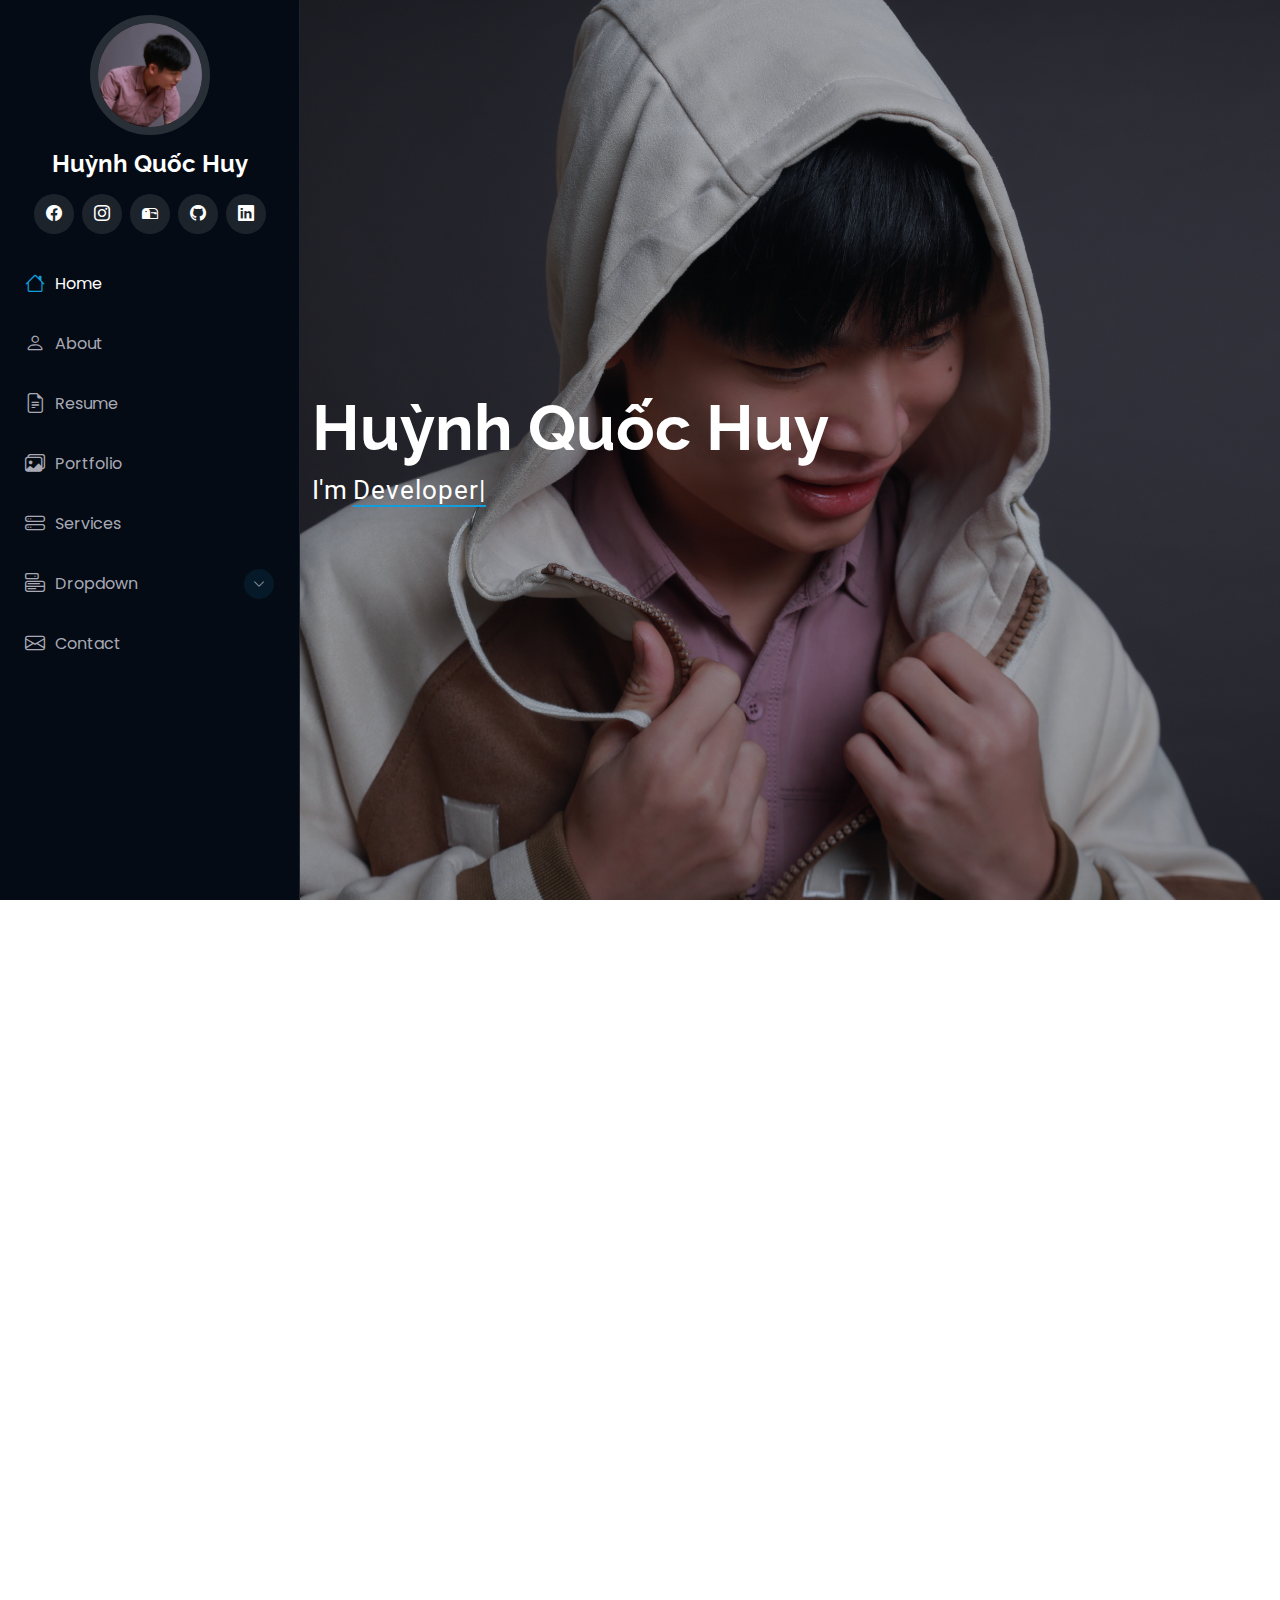
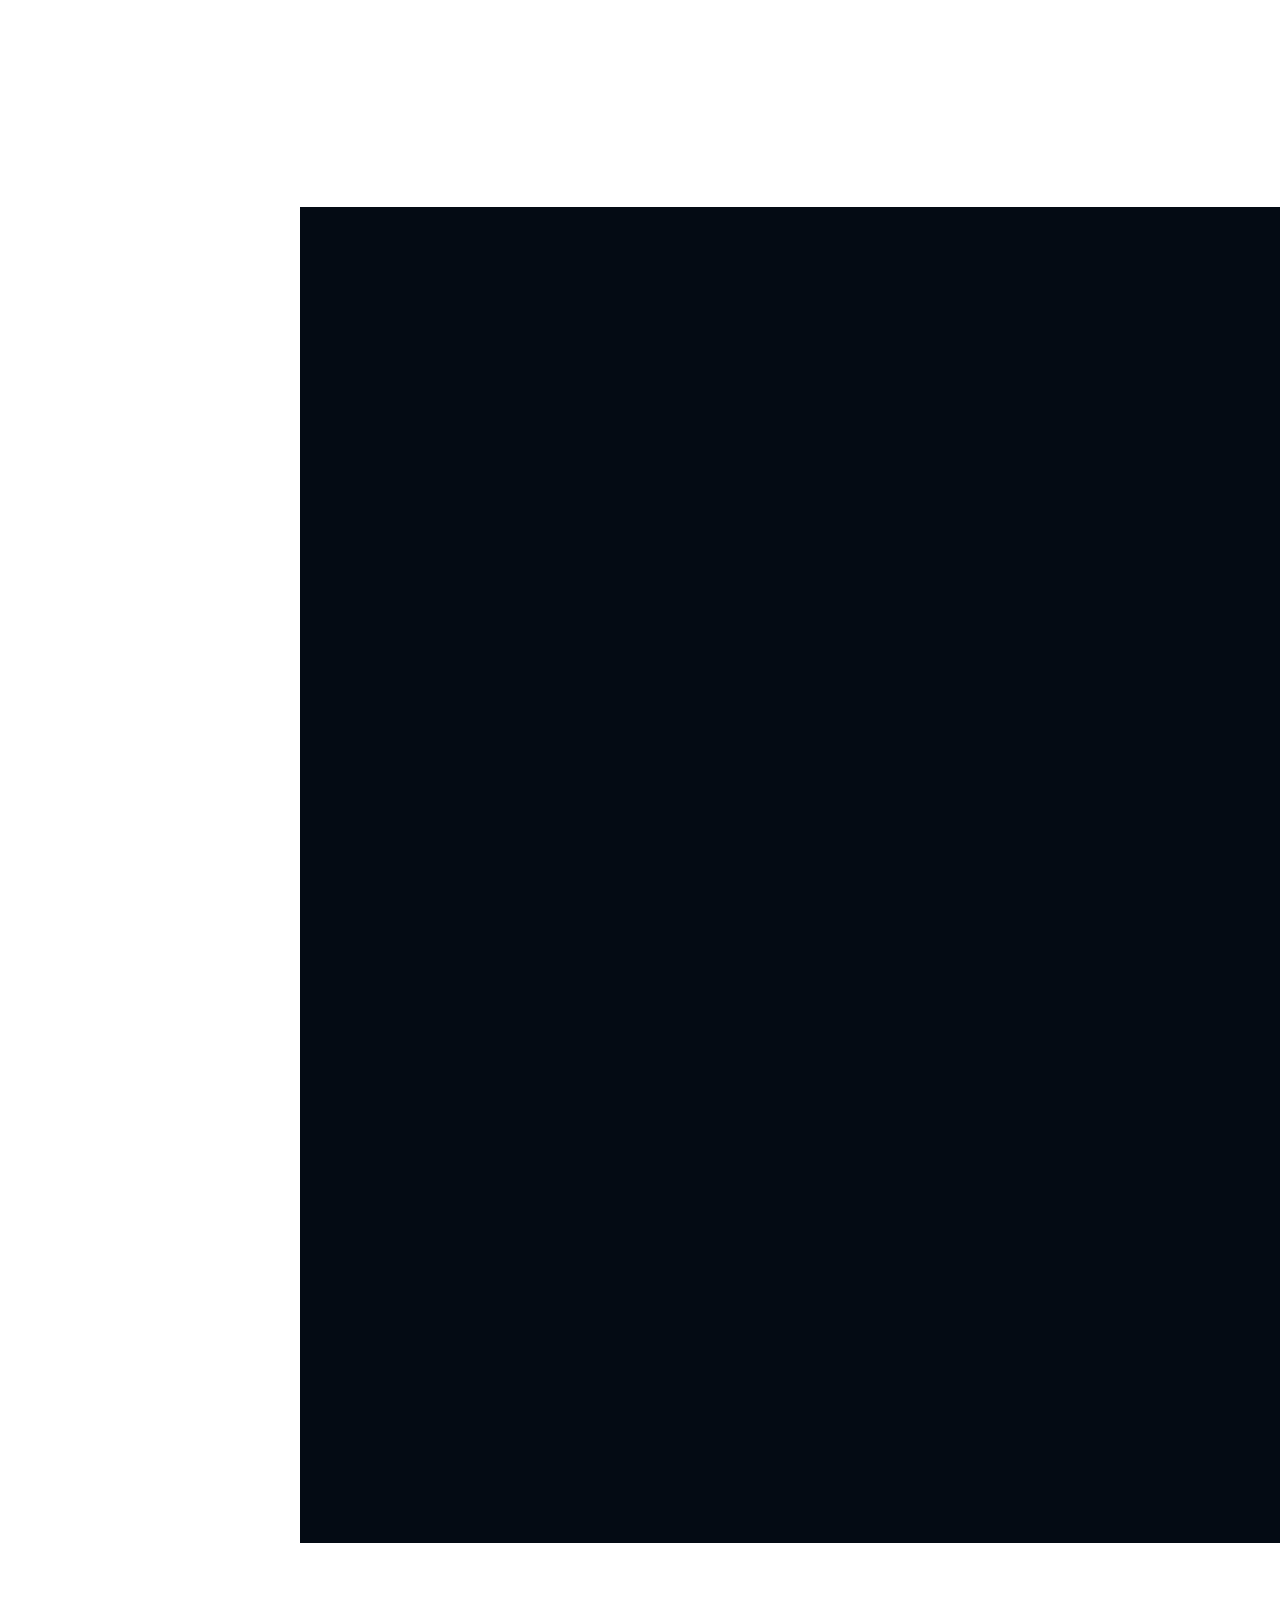
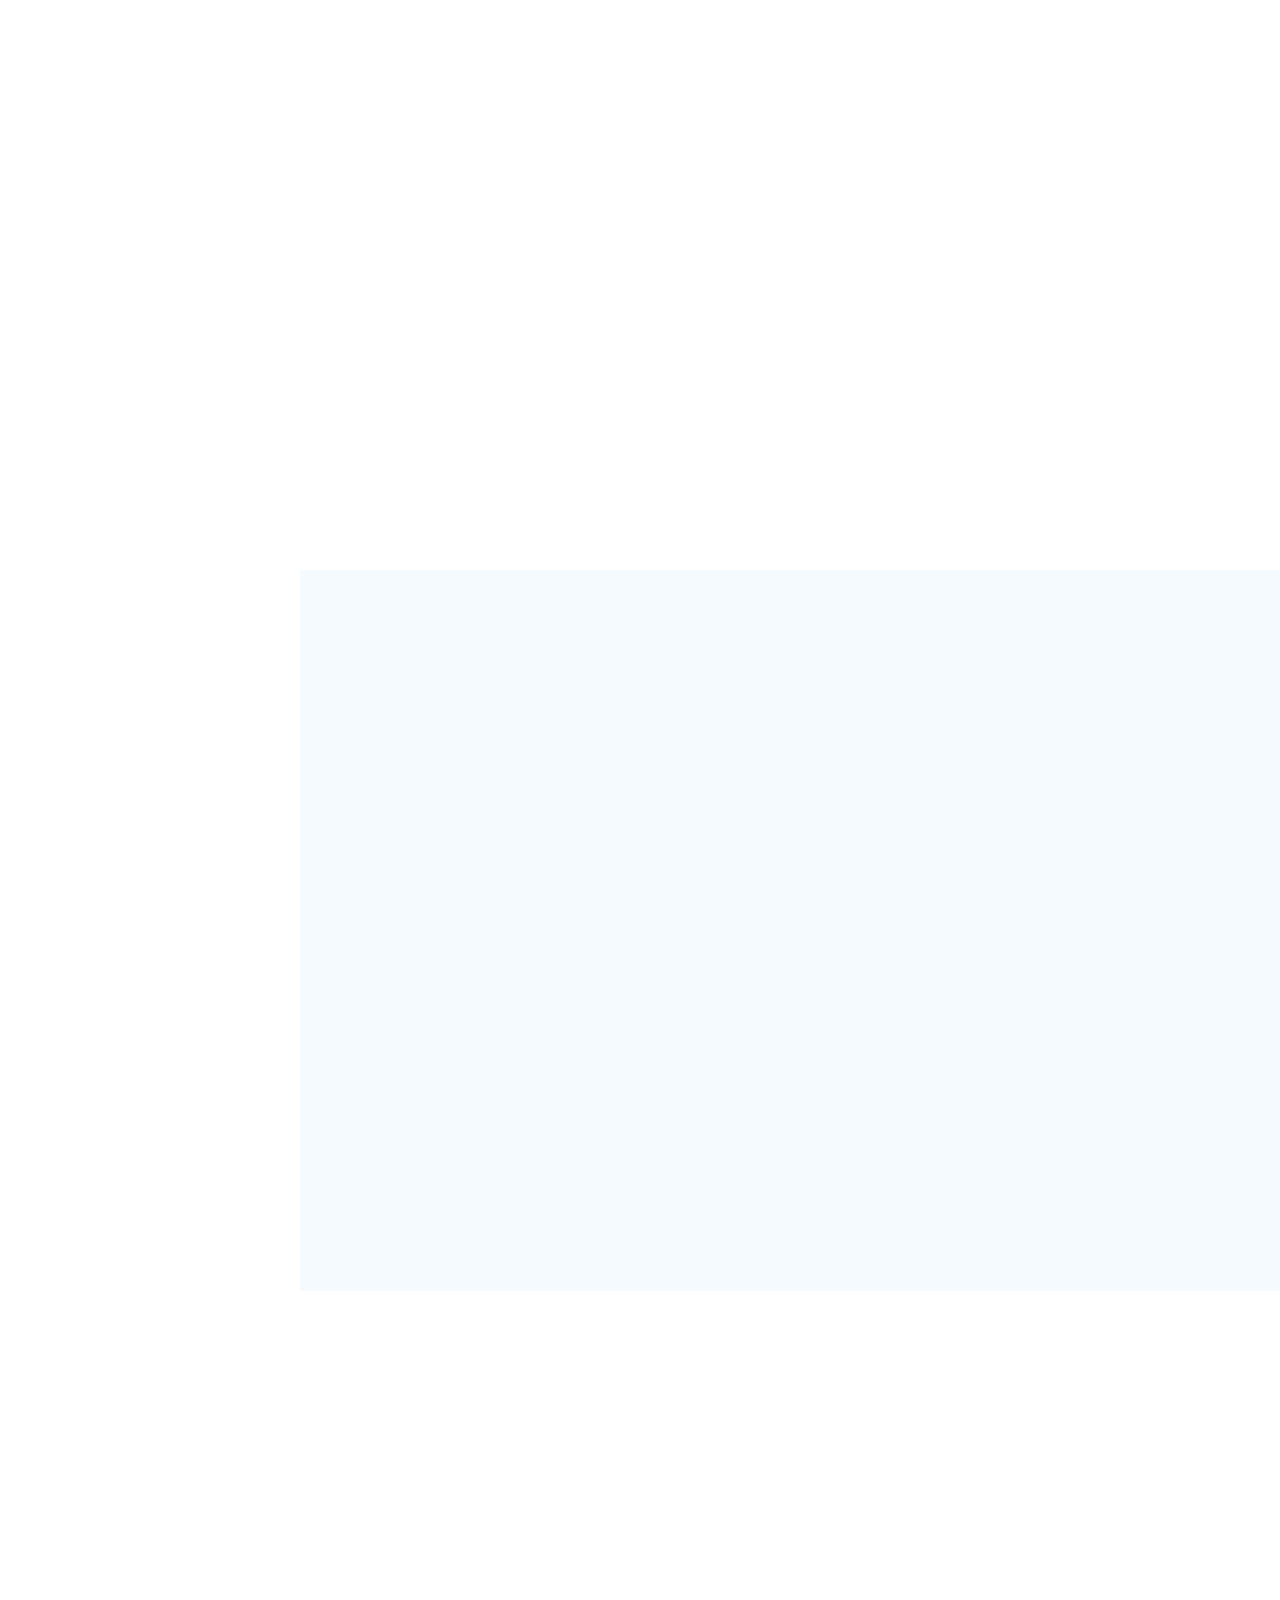
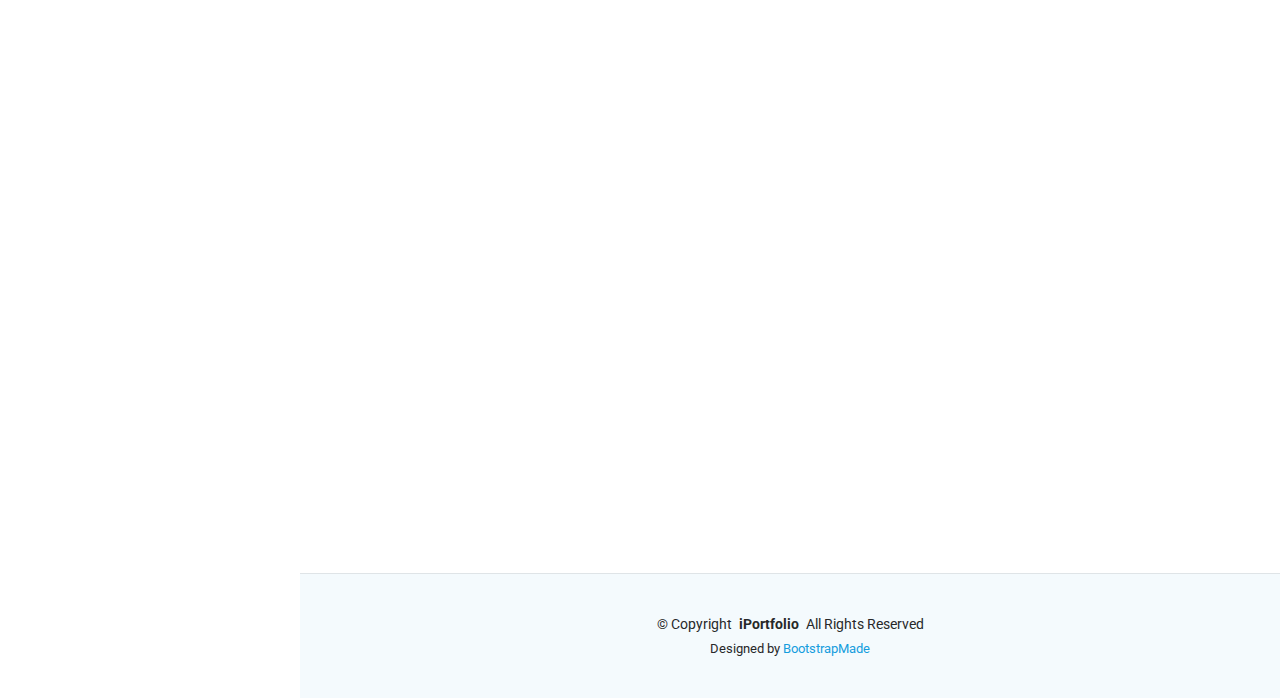
==== index.html @ 87f5f3da "update infor" ====
<!DOCTYPE html>
<html lang="en">

<head>
  <meta charset="utf-8">
  <meta content="width=device-width, initial-scale=1.0" name="viewport">
  <title>Index - iPortfolio Bootstrap Template</title>
  <meta content="" name="description">
  <meta content="" name="keywords">

  <!-- Favicons -->
  <link href="assets/img/favicon.png" rel="icon">
  <link href="assets/img/apple-touch-icon.png" rel="apple-touch-icon">

  <!-- Fonts -->
  <link href="https://fonts.googleapis.com" rel="preconnect">
  <link href="https://fonts.gstatic.com" rel="preconnect" crossorigin>
  <link href="https://fonts.googleapis.com/css2?family=Roboto:ital,wght@0,100;0,300;0,400;0,500;0,700;0,900;1,100;1,300;1,400;1,500;1,700;1,900&family=Poppins:ital,wght@0,100;0,200;0,300;0,400;0,500;0,600;0,700;0,800;0,900;1,100;1,200;1,300;1,400;1,500;1,600;1,700;1,800;1,900&family=Raleway:ital,wght@0,100;0,200;0,300;0,400;0,500;0,600;0,700;0,800;0,900;1,100;1,200;1,300;1,400;1,500;1,600;1,700;1,800;1,900&display=swap" rel="stylesheet">

  <!-- Vendor CSS Files -->
  <link href="assets/vendor/bootstrap/css/bootstrap.min.css" rel="stylesheet">
  <link href="assets/vendor/bootstrap-icons/bootstrap-icons.css" rel="stylesheet">
  <link href="assets/vendor/aos/aos.css" rel="stylesheet">
  <link href="assets/vendor/glightbox/css/glightbox.min.css" rel="stylesheet">
  <link href="assets/vendor/swiper/swiper-bundle.min.css" rel="stylesheet">

  <!-- Main CSS File -->
  <link href="assets/css/main.css" rel="stylesheet">

</head>

<body class="index-page">

  <header id="header" class="header dark-background d-flex flex-column">
    <i class="header-toggle d-xl-none bi bi-list"></i>

    <div class="profile-img">
      <img src="assets/img/my-profile-img.jpg" alt="" class="img-fluid rounded-circle">
    </div>

    <a href="index.html" class="logo d-flex align-items-center justify-content-center">
      <!-- Uncomment the line below if you also wish to use an image logo -->
      <!-- <img src="assets/img/logo.png" alt=""> -->
      <h1 class="sitename">Huỳnh Quốc Huy</h1>
    </a>

    <div class="social-links text-center">
      <a href="https://www.facebook.com/HQHuy6105" class="facebook"><i class="bi bi-facebook"></i></a>
      <a href="https://www.instagram.com/hyhy_2802/" class="instagram"><i class="bi bi-instagram"></i></a>
      <a href="mailto:huynhquochuy06012005@gmail.com" class="malis"><i class="bi bi-mailbox2"></i></a>
      <a href="https://github.com/HCMUS-HQHuy" class="github"><i class="bi bi-github"></i></a>
      <a href="https://www.linkedin.com/in/hqhuy/" class="linkedin"><i class="bi bi-linkedin"></i></a>
    </div>

    <nav id="navmenu" class="navmenu">
      <ul>
        <li><a href="#hero" class="active"><i class="bi bi-house navicon"></i>Home</a></li>
        <li><a href="#about"><i class="bi bi-person navicon"></i> About</a></li>
        <li><a href="#resume"><i class="bi bi-file-earmark-text navicon"></i> Resume</a></li>
        <li><a href="#portfolio"><i class="bi bi-images navicon"></i> Portfolio</a></li>
        <li><a href="#services"><i class="bi bi-hdd-stack navicon"></i> Services</a></li>
        <li class="dropdown"><a href="#"><i class="bi bi-menu-button navicon"></i> <span>Dropdown</span> <i class="bi bi-chevron-down toggle-dropdown"></i></a>
          <ul>
            <li><a href="#">Dropdown 1</a></li>
            <li class="dropdown"><a href="#"><span>Deep Dropdown</span> <i class="bi bi-chevron-down toggle-dropdown"></i></a>
              <ul>
                <li><a href="#">Deep Dropdown 1</a></li>
                <li><a href="#">Deep Dropdown 2</a></li>
                <li><a href="#">Deep Dropdown 3</a></li>
                <li><a href="#">Deep Dropdown 4</a></li>
                <li><a href="#">Deep Dropdown 5</a></li>
              </ul>
            </li>
            <li><a href="#">Dropdown 2</a></li>
            <li><a href="#">Dropdown 3</a></li>
            <li><a href="#">Dropdown 4</a></li>
          </ul>
        </li>
        <li><a href="#contact"><i class="bi bi-envelope navicon"></i> Contact</a></li>
      </ul>
    </nav>

  </header>

  <main class="main">

    <!-- Hero Section -->
    <section id="hero" class="hero section dark-background">

      <img src="assets/img/hero-bg.jpg" alt="" data-aos="fade-in" class="">

      <div class="container" data-aos="fade-up" data-aos-delay="100">
        <h2>Huỳnh Quốc Huy</h2>
        <p>I'm <span class="typed" data-typed-items="Developer, Designer, Engineerer">Developer</span><span class="typed-cursor typed-cursor--blink" aria-hidden="true"></span><span class="typed-cursor typed-cursor--blink" aria-hidden="true"></span></p>
      </div>

    </section><!-- /Hero Section -->

    <!-- About Section -->
    <section id="about" class="about section">

      <!-- Section Title -->
      <div class="container section-title" data-aos="fade-up">
        <h2>About</h2>
        <p>Motivated and detail-oriented Technology Student seeking a challenging  to apply the knowledge in university into a reality application or software, with a strong understanding of data structures and algorithms.</p>
      </div><!-- End Section Title -->

      <div class="container" data-aos="fade-up" data-aos-delay="100">

        <div class="row gy-4 justify-content-center">
          <div class="col-lg-4">
            <img src="assets/img/my-profile-img.jpg" class="img-fluid" alt="">
          </div>
          <div class="col-lg-8 content">
            <h2>UI/UX Designer &amp; Web Developer.</h2>
            <p class="fst-italic py-3">
              Lorem ipsum dolor sit amet, consectetur adipiscing elit, sed do eiusmod tempor incididunt ut labore et dolore
              magna aliqua.
            </p>
            <div class="row">
              <div class="col-lg-6">
                <ul>
                  <li><i class="bi bi-chevron-right"></i> <strong>Birthday:</strong> <span>06 January 2005</span></li>
                  <li><i class="bi bi-chevron-right"></i> <strong>Website:</strong> <span>www.example.com</span></li>
                  <li><i class="bi bi-chevron-right"></i> <strong>Phone:</strong> <span>+84787768224</span></li>
                  <li><i class="bi bi-chevron-right"></i> <strong>City:</strong> <span>Hue, Vietnam</span></li>
                </ul>
              </div>
              <div class="col-lg-6">
                <ul>
                  <li><i class="bi bi-chevron-right"></i> <strong>Age:</strong> <span>20</span></li>
                  <li><i class="bi bi-chevron-right"></i> <strong>Degree:</strong> <span>Master</span></li>
                  <li><i class="bi bi-chevron-right"></i> <strong>Email:</strong> <span>email@example.com</span></li>
                  <li><i class="bi bi-chevron-right"></i> <strong>Freelance:</strong> <span>Available</span></li>
                </ul>
              </div>
            </div>
            <p class="py-3">
              Officiis eligendi itaque labore et dolorum mollitia officiis optio vero. Quisquam sunt adipisci omnis et ut. Nulla accusantium dolor incidunt officia tempore. Et eius omnis.
              Cupiditate ut dicta maxime officiis quidem quia. Sed et consectetur qui quia repellendus itaque neque.
            </p>
          </div>
        </div>

      </div>

    </section><!-- /About Section -->

    <!-- Stats Section -->
    <!-- <section id="stats" class="stats section"> -->

      <!-- <div class="container" data-aos="fade-up" data-aos-delay="100"> -->

        <!-- <div class="row gy-4"> -->

          <!-- <div class="col-lg-3 col-md-6"> -->
            <!-- <div class="stats-item"> -->
              <!-- <i class="bi bi-emoji-smile"></i> -->
              <!-- <span data-purecounter-start="0" data-purecounter-end="232" data-purecounter-duration="1" class="purecounter"></span> -->
              <!-- <p><strong>Happy Clients</strong> <span>consequuntur quae</span></p> -->
            <!-- </div> -->
          <!-- </div>End Stats Item -->

          <!-- <div class="col-lg-3 col-md-6"> -->
            <!-- <div class="stats-item"> -->
              <!-- <i class="bi bi-journal-richtext"></i> -->
              <!-- <span data-purecounter-start="0" data-purecounter-end="521" data-purecounter-duration="1" class="purecounter"></span> -->
              <!-- <p><strong>Projects</strong> <span>adipisci atque cum quia aut</span></p> -->
            <!-- </div> -->
          <!-- </div>End Stats Item -->

          <!-- <div class="col-lg-3 col-md-6"> -->
            <!-- <div class="stats-item"> -->
              <!-- <i class="bi bi-headset"></i> -->
              <!-- <span data-purecounter-start="0" data-purecounter-end="1453" data-purecounter-duration="1" class="purecounter"></span> -->
              <!-- <p><strong>Hours Of Support</strong> <span>aut commodi quaerat</span></p> -->
            <!-- </div> -->
          <!-- </div>End Stats Item -->

          <!-- <div class="col-lg-3 col-md-6"> -->
            <!-- <div class="stats-item"> -->
              <!-- <i class="bi bi-people"></i> -->
              <!-- <span data-purecounter-start="0" data-purecounter-end="32" data-purecounter-duration="1" class="purecounter"></span> -->
              <!-- <p><strong>Hard Workers</strong> <span>rerum asperiores dolor</span></p> -->
            <!-- </div> -->
          <!-- </div>End Stats Item -->

        <!-- </div> -->

      <!-- </div> -->

    <!-- </section>/Stats Section -->

    <!-- Skills Section -->
    <section id="skills" class="skills section light-background">

      <!-- Section Title -->
      <div class="container section-title" data-aos="fade-up">
        <h2>Skills</h2>
        <p>Necessitatibus eius consequatur ex aliquid fuga eum quidem sint consectetur velit</p>
      </div><!-- End Section Title -->

      <div class="container" data-aos="fade-up" data-aos-delay="100">

        <div class="row skills-content skills-animation">

          <div class="col-lg-6">

            <div class="progress">
              <span class="skill"><span>HTML</span> <i class="val">70%</i></span>
              <div class="progress-bar-wrap">
                <div class="progress-bar" role="progressbar" aria-valuenow="70" aria-valuemin="0" aria-valuemax="100"></div>
              </div>
            </div><!-- End Skills Item -->

            <div class="progress">
              <span class="skill"><span>CSS</span> <i class="val">20%</i></span>
              <div class="progress-bar-wrap">
                <div class="progress-bar" role="progressbar" aria-valuenow="20" aria-valuemin="0" aria-valuemax="100"></div>
              </div>
            </div><!-- End Skills Item -->

            <div class="progress">
              <span class="skill"><span>JavaScript</span> <i class="val">15%</i></span>
              <div class="progress-bar-wrap">
                <div class="progress-bar" role="progressbar" aria-valuenow="15" aria-valuemin="0" aria-valuemax="100"></div>
              </div>
            </div><!-- End Skills Item -->

          </div>

          <div class="col-lg-6">

            <div class="progress">
              <span class="skill"><span>Python</span> <i class="val">70%</i></span>
              <div class="progress-bar-wrap">
                <div class="progress-bar" role="progressbar" aria-valuenow="70" aria-valuemin="0" aria-valuemax="100"></div>
              </div>
            </div><!-- End Skills Item -->

            <div class="progress">
              <span class="skill"><span>C/C++</span> <i class="val">90%</i></span>
              <div class="progress-bar-wrap">
                <div class="progress-bar" role="progressbar" aria-valuenow="90" aria-valuemin="0" aria-valuemax="100"></div>
              </div>
            </div><!-- End Skills Item -->

            <div class="progress">
              <span class="skill"><span>Version Control</span> <i class="val">55%</i></span>
              <div class="progress-bar-wrap">
                <div class="progress-bar" role="progressbar" aria-valuenow="80" aria-valuemin="0" aria-valuemax="100"></div>
              </div>
            </div><!-- End Skills Item -->

          </div>

        </div>

      </div>

    </section><!-- /Skills Section -->

    <!-- Resume Section -->
    <section id="resume" class="resume section">

      <!-- Section Title -->
      <div class="container section-title" data-aos="fade-up">
        <h2>Resume</h2>
        <p>Magnam dolores commodi suscipit. Necessitatibus eius consequatur ex aliquid fuga eum quidem. Sit sint consectetur velit. Quisquam quos quisquam cupiditate. Et nemo qui impedit suscipit alias ea. Quia fugiat sit in iste officiis commodi quidem hic quas.</p>
      </div><!-- End Section Title -->

      <div class="container">

        <div class="row">

          <div class="col-lg-6" data-aos="fade-up" data-aos-delay="100">
            <h3 class="resume-title">Sumary</h3>

            <div class="resume-item pb-0">
              <h4>Huỳnh Quốc Huy</h4>
              <p><em>Motivated and detail-oriented Technology Student seeking a challenging  to apply the knowledge in university into a reality application or software, with a strong understanding of data structures and algorithms.</em></p>
              <ul>
                <li>Hue, Vietnam</li>
                <li>(+84) 787768224</li>
                <li>huynhquochuy06012005@gmail.com</li>
              </ul>
            </div><!-- Edn Resume Item -->

            <h3 class="resume-title">Education</h3>
            <div class="resume-item">
              <h4>BACHELOR OF SCIENCE IN INFORMATION TECHNOLOGY - HONORS PROGRAM</h4>
              <h5>8/2023 - now</h5>
              <p><em>VNU - HCM University of Science,, Hochiminh City, Vietnam</em></p>
              <ul>
                <li>Overall GPA through first year: 9.54/10</li>
                <li>Who has attained the honor of being placed on the Faculty of Information Technology Dean's List for grades earned during the academic year 2023-2024</li>
              </ul>
            </div><!-- Edn Resume Item -->

            <div class="resume-item">
              <h4>SPECILIZE IN INFORMATICS</h4>
              <h5>2010 - 2014</h5>
              <p><em>Quoc Hoc - Hue High School for the Gifted, Hue City, Vietnam</em></p>
              <ul>
                <li>Member of the National Olympiad in Informatics team of Thue Thien - Hue province</li>
                <li>Graduated score: 9.4/10</li>
              </ul>  
            </div><!-- Edn Resume Item -->

          </div>

          <div class="col-lg-6" data-aos="fade-up" data-aos-delay="200">
            <h3 class="resume-title">Awards</h3>
            <div class="resume-item">
              <h5>10/2023</h5>
              <ul><li>Honorable Mention 2024 ICPC Vietnam Northern Provincial.</li></ul>
            </div><!-- Edn Resume Item -->
            <div class="resume-item">
              <h5>04/2023</h5>
              <uL><li>Second prize Hue-ICT Challenge-2024.</li></uL>
            </div><!-- Edn Resume Item -->
            <div class="resume-item">
              <h5>02/2023</h5>
              <ul><li>Third prize The Vietnames National Olympiad in Informatics 2023.</li></ul>
            </div><!-- Edn Resume Item -->
          
            <div class="resume-item">
              <h5>12/2022</h5>
              <ul>
                <li>Third prize The 2022 ICPC Vietnam National Programming Contest.</li>
                <li>Forty-seventh Place The 2022 ICPC Vietnam Northern Provincial Programming Contest.</li>
              </ul>
            </div><!-- Edn Resume Item -->

            <div class="resume-item">
              <h5>11/2022</h5>
              <ul>
                <li>First prize The Provincial Excellent Student Contest in Informatics.</li>
              </ul>
            </div><!-- Edn Resume Item -->
            
            <div class="resume-item">
              <h5>10/2021</h5>
              <ul>
                <li>Third prize The Provincial Excellent Student Contest in Informatics.</li>
              </ul>
            </div><!-- Edn Resume Item -->
            
            <div class="resume-item">
              <h5>05/2021</h5>
              <ul>
                <li>Silver medal Central Coastal Provinces Informatics Olympiad.</li>
              </ul>
            </div><!-- Edn Resume Item -->

          </div>

        </div>

      </div>

    </section><!-- /Resume Section -->

    <!-- Portfolio Section -->
    <section id="portfolio" class="portfolio section dark-background">

      <!-- Section Title -->
      <div class="container section-title" data-aos="fade-up">
        <h2>Portfolio</h2>
        <p>Magnam dolores commodi suscipit. Necessitatibus eius consequatur ex aliquid fuga eum quidem. Sit sint consectetur velit. Quisquam quos quisquam cupiditate. Et nemo qui impedit suscipit alias ea. Quia fugiat sit in iste officiis commodi quidem hic quas.</p>
      </div><!-- End Section Title -->

      <div class="container">

        <div class="isotope-layout" data-default-filter="*" data-layout="masonry" data-sort="original-order">

          <ul class="portfolio-filters isotope-filters" data-aos="fade-up" data-aos-delay="100">
            <li data-filter="*" class="filter-active">All</li>
            <li data-filter=".filter-app">App</li>
            <li data-filter=".filter-product">Product</li>
            <li data-filter=".filter-branding">Branding</li>
            <li data-filter=".filter-books">Books</li>
          </ul><!-- End Portfolio Filters -->

          <div class="row gy-4 isotope-container" data-aos="fade-up" data-aos-delay="200">

            <div class="col-lg-4 col-md-6 portfolio-item isotope-item filter-app">
              <div class="portfolio-content h-100">
                <img src="assets/img/portfolio/app-1.jpg" class="img-fluid" alt="">
                <div class="portfolio-info">
                  <h4>App 1</h4>
                  <p>Lorem ipsum, dolor sit amet consectetur</p>
                  <a href="assets/img/portfolio/app-1.jpg" title="App 1" data-gallery="portfolio-gallery-app" class="glightbox preview-link"><i class="bi bi-zoom-in"></i></a>
                  <a href="portfolio-details.html" title="More Details" class="details-link"><i class="bi bi-link-45deg"></i></a>
                </div>
              </div>
            </div><!-- End Portfolio Item -->

            <div class="col-lg-4 col-md-6 portfolio-item isotope-item filter-product">
              <div class="portfolio-content h-100">
                <img src="assets/img/portfolio/product-1.jpg" class="img-fluid" alt="">
                <div class="portfolio-info">
                  <h4>Product 1</h4>
                  <p>Lorem ipsum, dolor sit amet consectetur</p>
                  <a href="assets/img/portfolio/product-1.jpg" title="Product 1" data-gallery="portfolio-gallery-product" class="glightbox preview-link"><i class="bi bi-zoom-in"></i></a>
                  <a href="portfolio-details.html" title="More Details" class="details-link"><i class="bi bi-link-45deg"></i></a>
                </div>
              </div>
            </div><!-- End Portfolio Item -->

            <div class="col-lg-4 col-md-6 portfolio-item isotope-item filter-branding">
              <div class="portfolio-content h-100">
                <img src="assets/img/portfolio/branding-1.jpg" class="img-fluid" alt="">
                <div class="portfolio-info">
                  <h4>Branding 1</h4>
                  <p>Lorem ipsum, dolor sit amet consectetur</p>
                  <a href="assets/img/portfolio/branding-1.jpg" title="Branding 1" data-gallery="portfolio-gallery-branding" class="glightbox preview-link"><i class="bi bi-zoom-in"></i></a>
                  <a href="portfolio-details.html" title="More Details" class="details-link"><i class="bi bi-link-45deg"></i></a>
                </div>
              </div>
            </div><!-- End Portfolio Item -->

            <div class="col-lg-4 col-md-6 portfolio-item isotope-item filter-books">
              <div class="portfolio-content h-100">
                <img src="assets/img/portfolio/books-1.jpg" class="img-fluid" alt="">
                <div class="portfolio-info">
                  <h4>Books 1</h4>
                  <p>Lorem ipsum, dolor sit amet consectetur</p>
                  <a href="assets/img/portfolio/books-1.jpg" title="Branding 1" data-gallery="portfolio-gallery-book" class="glightbox preview-link"><i class="bi bi-zoom-in"></i></a>
                  <a href="portfolio-details.html" title="More Details" class="details-link"><i class="bi bi-link-45deg"></i></a>
                </div>
              </div>
            </div><!-- End Portfolio Item -->

            <div class="col-lg-4 col-md-6 portfolio-item isotope-item filter-app">
              <div class="portfolio-content h-100">
                <img src="assets/img/portfolio/app-2.jpg" class="img-fluid" alt="">
                <div class="portfolio-info">
                  <h4>App 2</h4>
                  <p>Lorem ipsum, dolor sit amet consectetur</p>
                  <a href="assets/img/portfolio/app-2.jpg" title="App 2" data-gallery="portfolio-gallery-app" class="glightbox preview-link"><i class="bi bi-zoom-in"></i></a>
                  <a href="portfolio-details.html" title="More Details" class="details-link"><i class="bi bi-link-45deg"></i></a>
                </div>
              </div>
            </div><!-- End Portfolio Item -->

            <div class="col-lg-4 col-md-6 portfolio-item isotope-item filter-product">
              <div class="portfolio-content h-100">
                <img src="assets/img/portfolio/product-2.jpg" class="img-fluid" alt="">
                <div class="portfolio-info">
                  <h4>Product 2</h4>
                  <p>Lorem ipsum, dolor sit amet consectetur</p>
                  <a href="assets/img/portfolio/product-2.jpg" title="Product 2" data-gallery="portfolio-gallery-product" class="glightbox preview-link"><i class="bi bi-zoom-in"></i></a>
                  <a href="portfolio-details.html" title="More Details" class="details-link"><i class="bi bi-link-45deg"></i></a>
                </div>
              </div>
            </div><!-- End Portfolio Item -->

            <div class="col-lg-4 col-md-6 portfolio-item isotope-item filter-branding">
              <div class="portfolio-content h-100">
                <img src="assets/img/portfolio/branding-2.jpg" class="img-fluid" alt="">
                <div class="portfolio-info">
                  <h4>Branding 2</h4>
                  <p>Lorem ipsum, dolor sit amet consectetur</p>
                  <a href="assets/img/portfolio/branding-2.jpg" title="Branding 2" data-gallery="portfolio-gallery-branding" class="glightbox preview-link"><i class="bi bi-zoom-in"></i></a>
                  <a href="portfolio-details.html" title="More Details" class="details-link"><i class="bi bi-link-45deg"></i></a>
                </div>
              </div>
            </div><!-- End Portfolio Item -->

            <div class="col-lg-4 col-md-6 portfolio-item isotope-item filter-books">
              <div class="portfolio-content h-100">
                <img src="assets/img/portfolio/books-2.jpg" class="img-fluid" alt="">
                <div class="portfolio-info">
                  <h4>Books 2</h4>
                  <p>Lorem ipsum, dolor sit amet consectetur</p>
                  <a href="assets/img/portfolio/books-2.jpg" title="Branding 2" data-gallery="portfolio-gallery-book" class="glightbox preview-link"><i class="bi bi-zoom-in"></i></a>
                  <a href="portfolio-details.html" title="More Details" class="details-link"><i class="bi bi-link-45deg"></i></a>
                </div>
              </div>
            </div><!-- End Portfolio Item -->

            <div class="col-lg-4 col-md-6 portfolio-item isotope-item filter-app">
              <div class="portfolio-content h-100">
                <img src="assets/img/portfolio/app-3.jpg" class="img-fluid" alt="">
                <div class="portfolio-info">
                  <h4>App 3</h4>
                  <p>Lorem ipsum, dolor sit amet consectetur</p>
                  <a href="assets/img/portfolio/app-3.jpg" title="App 3" data-gallery="portfolio-gallery-app" class="glightbox preview-link"><i class="bi bi-zoom-in"></i></a>
                  <a href="portfolio-details.html" title="More Details" class="details-link"><i class="bi bi-link-45deg"></i></a>
                </div>
              </div>
            </div><!-- End Portfolio Item -->

            <div class="col-lg-4 col-md-6 portfolio-item isotope-item filter-product">
              <div class="portfolio-content h-100">
                <img src="assets/img/portfolio/product-3.jpg" class="img-fluid" alt="">
                <div class="portfolio-info">
                  <h4>Product 3</h4>
                  <p>Lorem ipsum, dolor sit amet consectetur</p>
                  <a href="assets/img/portfolio/product-3.jpg" title="Product 3" data-gallery="portfolio-gallery-product" class="glightbox preview-link"><i class="bi bi-zoom-in"></i></a>
                  <a href="portfolio-details.html" title="More Details" class="details-link"><i class="bi bi-link-45deg"></i></a>
                </div>
              </div>
            </div><!-- End Portfolio Item -->

            <div class="col-lg-4 col-md-6 portfolio-item isotope-item filter-branding">
              <div class="portfolio-content h-100">
                <img src="assets/img/portfolio/branding-3.jpg" class="img-fluid" alt="">
                <div class="portfolio-info">
                  <h4>Branding 3</h4>
                  <p>Lorem ipsum, dolor sit amet consectetur</p>
                  <a href="assets/img/portfolio/branding-3.jpg" title="Branding 2" data-gallery="portfolio-gallery-branding" class="glightbox preview-link"><i class="bi bi-zoom-in"></i></a>
                  <a href="portfolio-details.html" title="More Details" class="details-link"><i class="bi bi-link-45deg"></i></a>
                </div>
              </div>
            </div><!-- End Portfolio Item -->

            <div class="col-lg-4 col-md-6 portfolio-item isotope-item filter-books">
              <div class="portfolio-content h-100">
                <img src="assets/img/portfolio/books-3.jpg" class="img-fluid" alt="">
                <div class="portfolio-info">
                  <h4>Books 3</h4>
                  <p>Lorem ipsum, dolor sit amet consectetur</p>
                  <a href="assets/img/portfolio/books-3.jpg" title="Branding 3" data-gallery="portfolio-gallery-book" class="glightbox preview-link"><i class="bi bi-zoom-in"></i></a>
                  <a href="portfolio-details.html" title="More Details" class="details-link"><i class="bi bi-link-45deg"></i></a>
                </div>
              </div>
            </div><!-- End Portfolio Item -->

          </div><!-- End Portfolio Container -->

        </div>

      </div>

    </section><!-- /Portfolio Section -->

    <!-- Services Section -->
    <section id="services" class="services section">

      <!-- Section Title -->
      <div class="container section-title" data-aos="fade-up">
        <h2>Services</h2>
        <p>Magnam dolores commodi suscipit. Necessitatibus eius consequatur ex aliquid fuga eum quidem. Sit sint consectetur velit. Quisquam quos quisquam cupiditate. Et nemo qui impedit suscipit alias ea. Quia fugiat sit in iste officiis commodi quidem hic quas.</p>
      </div><!-- End Section Title -->

      <div class="container">

        <div class="row gy-4">

          <div class="col-lg-4 col-md-6 service-item d-flex" data-aos="fade-up" data-aos-delay="100">
            <div class="icon flex-shrink-0"><i class="bi bi-briefcase"></i></div>
            <div>
              <h4 class="title"><a href="service-details.html" class="stretched-link">Lorem Ipsum</a></h4>
              <p class="description">Voluptatum deleniti atque corrupti quos dolores et quas molestias excepturi sint occaecati cupiditate non provident</p>
            </div>
          </div>
          <!-- End Service Item -->

          <div class="col-lg-4 col-md-6 service-item d-flex" data-aos="fade-up" data-aos-delay="200">
            <div class="icon flex-shrink-0"><i class="bi bi-card-checklist"></i></div>
            <div>
              <h4 class="title"><a href="service-details.html" class="stretched-link">Dolor Sitema</a></h4>
              <p class="description">Minim veniam, quis nostrud exercitation ullamco laboris nisi ut aliquip ex ea commodo consequat tarad limino ata</p>
            </div>
          </div><!-- End Service Item -->

          <div class="col-lg-4 col-md-6 service-item d-flex" data-aos="fade-up" data-aos-delay="300">
            <div class="icon flex-shrink-0"><i class="bi bi-bar-chart"></i></div>
            <div>
              <h4 class="title"><a href="service-details.html" class="stretched-link">Sed ut perspiciatis</a></h4>
              <p class="description">Duis aute irure dolor in reprehenderit in voluptate velit esse cillum dolore eu fugiat nulla pariatur</p>
            </div>
          </div><!-- End Service Item -->

          <div class="col-lg-4 col-md-6 service-item d-flex" data-aos="fade-up" data-aos-delay="400">
            <div class="icon flex-shrink-0"><i class="bi bi-binoculars"></i></div>
            <div>
              <h4 class="title"><a href="service-details.html" class="stretched-link">Magni Dolores</a></h4>
              <p class="description">Excepteur sint occaecat cupidatat non proident, sunt in culpa qui officia deserunt mollit anim id est laborum</p>
            </div>
          </div><!-- End Service Item -->

          <div class="col-lg-4 col-md-6 service-item d-flex" data-aos="fade-up" data-aos-delay="500">
            <div class="icon flex-shrink-0"><i class="bi bi-brightness-high"></i></div>
            <div>
              <h4 class="title"><a href="service-details.html" class="stretched-link">Nemo Enim</a></h4>
              <p class="description">At vero eos et accusamus et iusto odio dignissimos ducimus qui blanditiis praesentium voluptatum deleniti atque</p>
            </div>
          </div><!-- End Service Item -->

          <div class="col-lg-4 col-md-6 service-item d-flex" data-aos="fade-up" data-aos-delay="600">
            <div class="icon flex-shrink-0"><i class="bi bi-calendar4-week"></i></div>
            <div>
              <h4 class="title"><a href="service-details.html" class="stretched-link">Eiusmod Tempor</a></h4>
              <p class="description">Et harum quidem rerum facilis est et expedita distinctio. Nam libero tempore, cum soluta nobis est eligendi</p>
            </div>
          </div><!-- End Service Item -->

        </div>

      </div>

    </section><!-- /Services Section -->

    <!-- Testimonials Section -->
    <section id="testimonials" class="testimonials section light-background">

      <!-- Section Title -->
      <div class="container section-title" data-aos="fade-up">
        <h2>Testimonials</h2>
        <p>Necessitatibus eius consequatur ex aliquid fuga eum quidem sint consectetur velit</p>
      </div><!-- End Section Title -->

      <div class="container" data-aos="fade-up" data-aos-delay="100">

        <div class="swiper init-swiper">
          <script type="application/json" class="swiper-config">
            {
              "loop": true,
              "speed": 600,
              "autoplay": {
                "delay": 5000
              },
              "slidesPerView": "auto",
              "pagination": {
                "el": ".swiper-pagination",
                "type": "bullets",
                "clickable": true
              },
              "breakpoints": {
                "320": {
                  "slidesPerView": 1,
                  "spaceBetween": 40
                },
                "1200": {
                  "slidesPerView": 3,
                  "spaceBetween": 1
                }
              }
            }
          </script>
          <div class="swiper-wrapper">

            <div class="swiper-slide">
              <div class="testimonial-item">
                <p>
                  <i class="bi bi-quote quote-icon-left"></i>
                  <span>Proin iaculis purus consequat sem cure digni ssim donec porttitora entum suscipit rhoncus. Accusantium quam, ultricies eget id, aliquam eget nibh et. Maecen aliquam, risus at semper.</span>
                  <i class="bi bi-quote quote-icon-right"></i>
                </p>
                <img src="assets/img/testimonials/testimonials-1.jpg" class="testimonial-img" alt="">
                <h3>Saul Goodman</h3>
                <h4>Ceo &amp; Founder</h4>
              </div>
            </div><!-- End testimonial item -->

            <div class="swiper-slide">
              <div class="testimonial-item">
                <p>
                  <i class="bi bi-quote quote-icon-left"></i>
                  <span>Export tempor illum tamen malis malis eram quae irure esse labore quem cillum quid malis quorum velit fore eram velit sunt aliqua noster fugiat irure amet legam anim culpa.</span>
                  <i class="bi bi-quote quote-icon-right"></i>
                </p>
                <img src="assets/img/testimonials/testimonials-2.jpg" class="testimonial-img" alt="">
                <h3>Sara Wilsson</h3>
                <h4>Designer</h4>
              </div>
            </div><!-- End testimonial item -->

            <div class="swiper-slide">
              <div class="testimonial-item">
                <p>
                  <i class="bi bi-quote quote-icon-left"></i>
                  <span>Enim nisi quem export duis labore cillum quae magna enim sint quorum nulla quem veniam duis minim tempor labore quem eram duis noster aute amet eram fore quis sint minim.</span>
                  <i class="bi bi-quote quote-icon-right"></i>
                </p>
                <img src="assets/img/testimonials/testimonials-3.jpg" class="testimonial-img" alt="">
                <h3>Jena Karlis</h3>
                <h4>Store Owner</h4>
              </div>
            </div><!-- End testimonial item -->

            <div class="swiper-slide">
              <div class="testimonial-item">
                <p>
                  <i class="bi bi-quote quote-icon-left"></i>
                  <span>Fugiat enim eram quae cillum dolore dolor amet nulla culpa multos export minim fugiat dolor enim duis veniam ipsum anim magna sunt elit fore quem dolore labore illum veniam.</span>
                  <i class="bi bi-quote quote-icon-right"></i>
                </p>
                <img src="assets/img/testimonials/testimonials-4.jpg" class="testimonial-img" alt="">
                <h3>Matt Brandon</h3>
                <h4>Freelancer</h4>
              </div>
            </div><!-- End testimonial item -->

            <div class="swiper-slide">
              <div class="testimonial-item">
                <p>
                  <i class="bi bi-quote quote-icon-left"></i>
                  <span>Quis quorum aliqua sint quem legam fore sunt eram irure aliqua veniam tempor noster veniam sunt culpa nulla illum cillum fugiat legam esse veniam culpa fore nisi cillum quid.</span>
                  <i class="bi bi-quote quote-icon-right"></i>
                </p>
                <img src="assets/img/testimonials/testimonials-5.jpg" class="testimonial-img" alt="">
                <h3>John Larson</h3>
                <h4>Entrepreneur</h4>
              </div>
            </div><!-- End testimonial item -->

          </div>
          <div class="swiper-pagination"></div>
        </div>

      </div>

    </section><!-- /Testimonials Section -->

    <!-- Contact Section -->
    <section id="contact" class="contact section">

      <!-- Section Title -->
      <div class="container section-title" data-aos="fade-up">
        <h2>Contact</h2>
        <p>Necessitatibus eius consequatur ex aliquid fuga eum quidem sint consectetur velit</p>
      </div><!-- End Section Title -->

      <div class="container" data-aos="fade-up" data-aos-delay="100">

        <div class="row gy-4">

          <div class="col-lg-5">

            <div class="info-wrap">
              <div class="info-item d-flex" data-aos="fade-up" data-aos-delay="200">
                <i class="bi bi-geo-alt flex-shrink-0"></i>
                <div>
                  <h3>Address</h3>
                  <p>A108 Adam Street, New York, NY 535022</p>
                </div>
              </div><!-- End Info Item -->

              <div class="info-item d-flex" data-aos="fade-up" data-aos-delay="300">
                <i class="bi bi-telephone flex-shrink-0"></i>
                <div>
                  <h3>Call Us</h3>
                  <p>+1 5589 55488 55</p>
                </div>
              </div><!-- End Info Item -->

              <div class="info-item d-flex" data-aos="fade-up" data-aos-delay="400">
                <i class="bi bi-envelope flex-shrink-0"></i>
                <div>
                  <h3>Email Us</h3>
                  <p>info@example.com</p>
                </div>
              </div><!-- End Info Item -->

              <iframe src="https://www.google.com/maps/embed?pb=!1m14!1m8!1m3!1d48389.78314118045!2d-74.006138!3d40.710059!3m2!1i1024!2i768!4f13.1!3m3!1m2!1s0x89c25a22a3bda30d%3A0xb89d1fe6bc499443!2sDowntown%20Conference%20Center!5e0!3m2!1sen!2sus!4v1676961268712!5m2!1sen!2sus" frameborder="0" style="border:0; width: 100%; height: 270px;" allowfullscreen="" loading="lazy" referrerpolicy="no-referrer-when-downgrade"></iframe>
            </div>
          </div>

          <div class="col-lg-7">
            <form action="forms/contact.php" method="post" class="php-email-form" data-aos="fade-up" data-aos-delay="200">
              <div class="row gy-4">

                <div class="col-md-6">
                  <label for="name-field" class="pb-2">Your Name</label>
                  <input type="text" name="name" id="name-field" class="form-control" required="">
                </div>

                <div class="col-md-6">
                  <label for="email-field" class="pb-2">Your Email</label>
                  <input type="email" class="form-control" name="email" id="email-field" required="">
                </div>

                <div class="col-md-12">
                  <label for="subject-field" class="pb-2">Subject</label>
                  <input type="text" class="form-control" name="subject" id="subject-field" required="">
                </div>

                <div class="col-md-12">
                  <label for="message-field" class="pb-2">Message</label>
                  <textarea class="form-control" name="message" rows="10" id="message-field" required=""></textarea>
                </div>

                <div class="col-md-12 text-center">
                  <div class="loading">Loading</div>
                  <div class="error-message"></div>
                  <div class="sent-message">Your message has been sent. Thank you!</div>

                  <button type="submit">Send Message</button>
                </div>

              </div>
            </form>
          </div><!-- End Contact Form -->

        </div>

      </div>

    </section><!-- /Contact Section -->

  </main>

  <footer id="footer" class="footer position-relative light-background">

    <div class="container">
      <div class="copyright text-center ">
        <p>© <span>Copyright</span> <strong class="px-1 sitename">iPortfolio</strong> <span>All Rights Reserved</span></p>
      </div>
      <div class="credits">
        <!-- All the links in the footer should remain intact. -->
        <!-- You can delete the links only if you've purchased the pro version. -->
        <!-- Licensing information: https://bootstrapmade.com/license/ -->
        <!-- Purchase the pro version with working PHP/AJAX contact form: [buy-url] -->
        Designed by <a href="https://bootstrapmade.com/">BootstrapMade</a>
      </div>
    </div>

  </footer>

  <!-- Scroll Top -->
  <a href="#" id="scroll-top" class="scroll-top d-flex align-items-center justify-content-center"><i class="bi bi-arrow-up-short"></i></a>

  <!-- Preloader -->
  <div id="preloader"></div>

  <!-- Vendor JS Files -->
  <script src="assets/vendor/bootstrap/js/bootstrap.bundle.min.js"></script>
  <script src="assets/vendor/php-email-form/validate.js"></script>
  <script src="assets/vendor/aos/aos.js"></script>
  <script src="assets/vendor/typed.js/typed.umd.js"></script>
  <script src="assets/vendor/purecounter/purecounter_vanilla.js"></script>
  <script src="assets/vendor/waypoints/noframework.waypoints.js"></script>
  <script src="assets/vendor/glightbox/js/glightbox.min.js"></script>
  <script src="assets/vendor/imagesloaded/imagesloaded.pkgd.min.js"></script>
  <script src="assets/vendor/isotope-layout/isotope.pkgd.min.js"></script>
  <script src="assets/vendor/swiper/swiper-bundle.min.js"></script>

  <!-- Main JS File -->
  <script src="assets/js/main.js"></script>

</body>

</html>
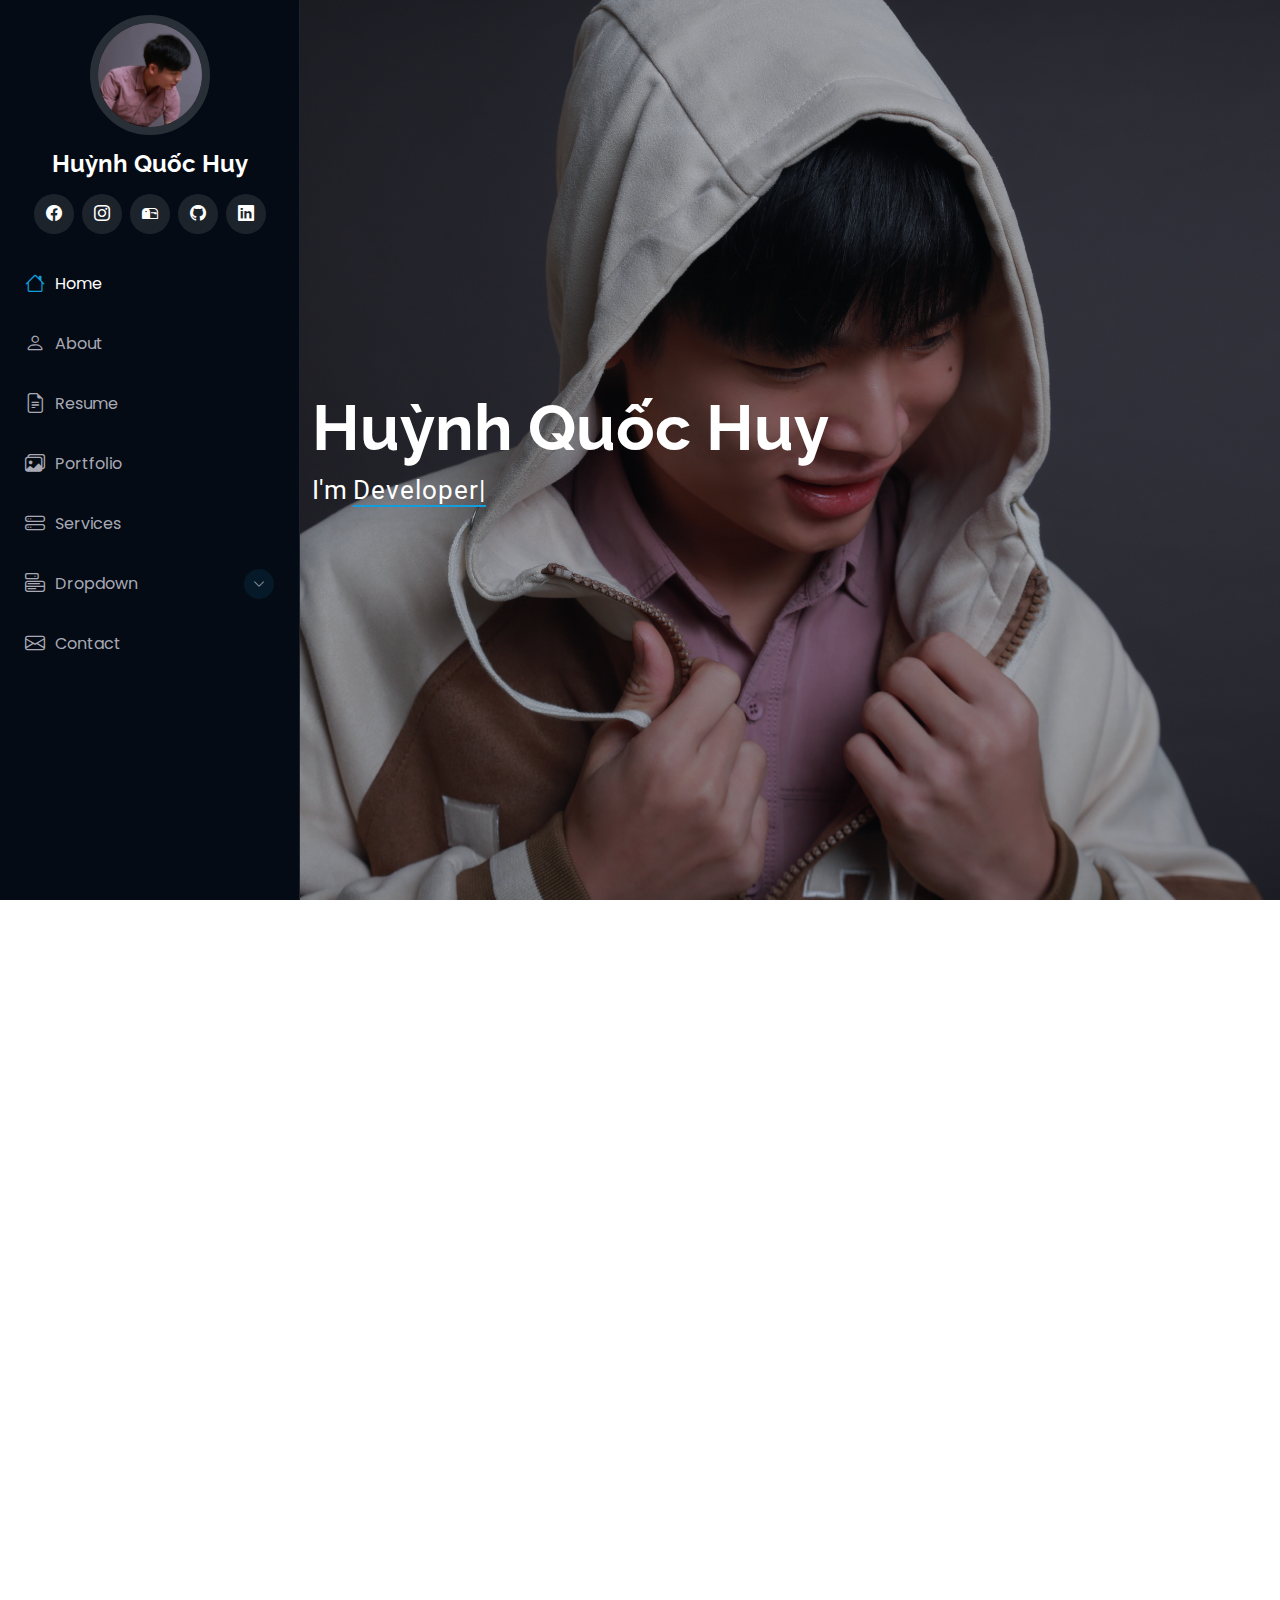
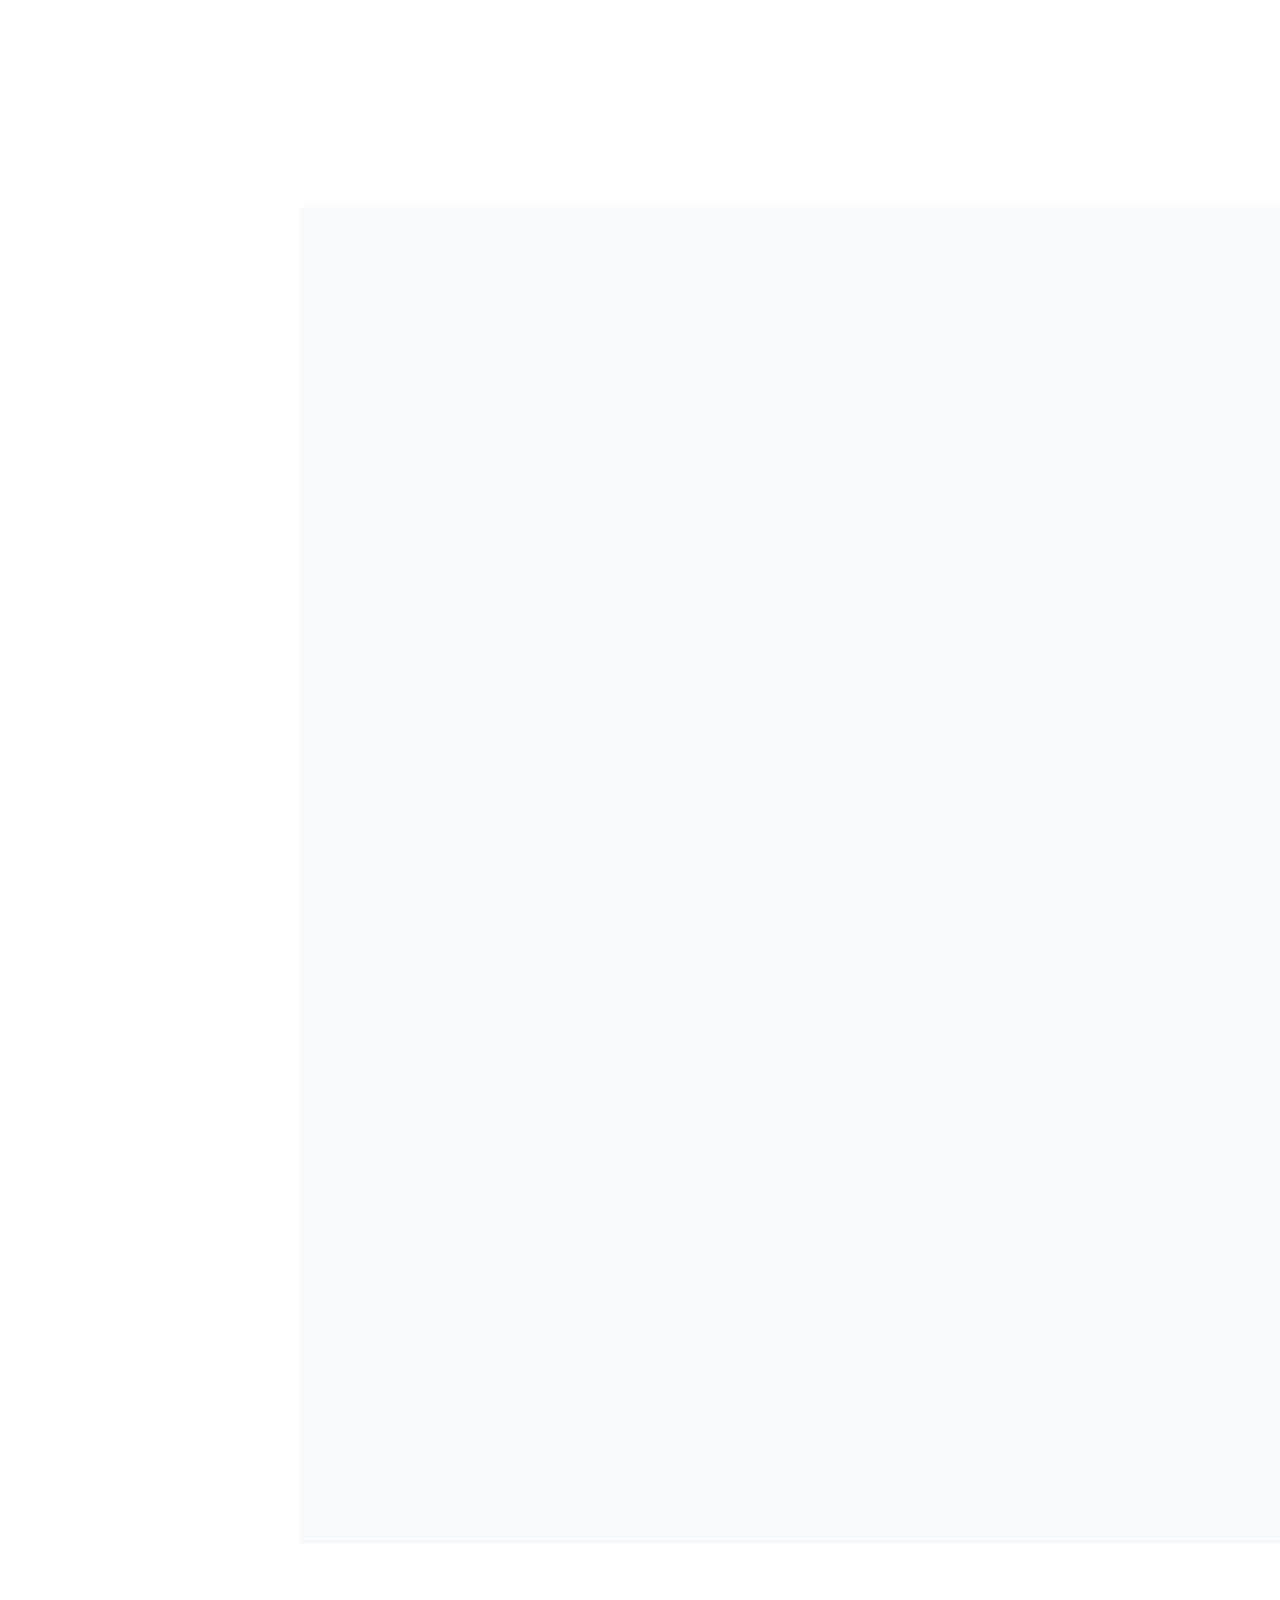
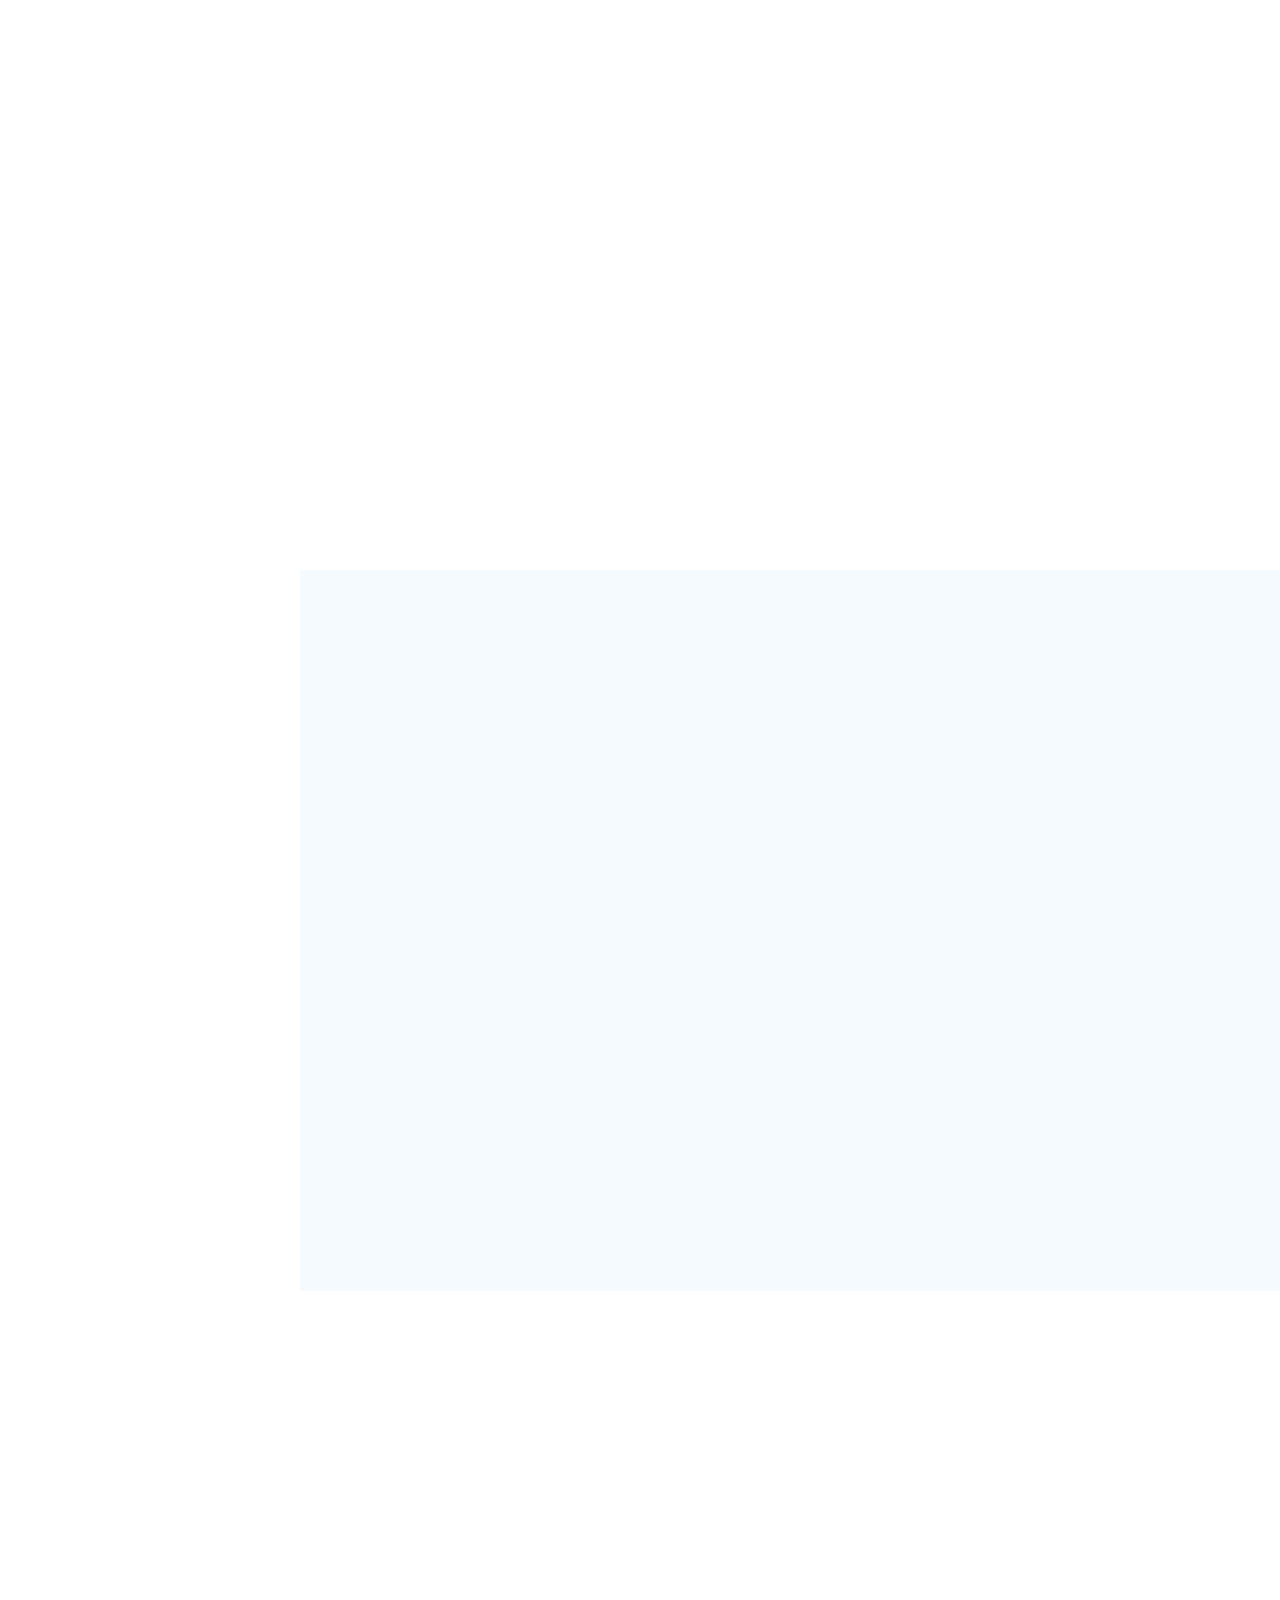
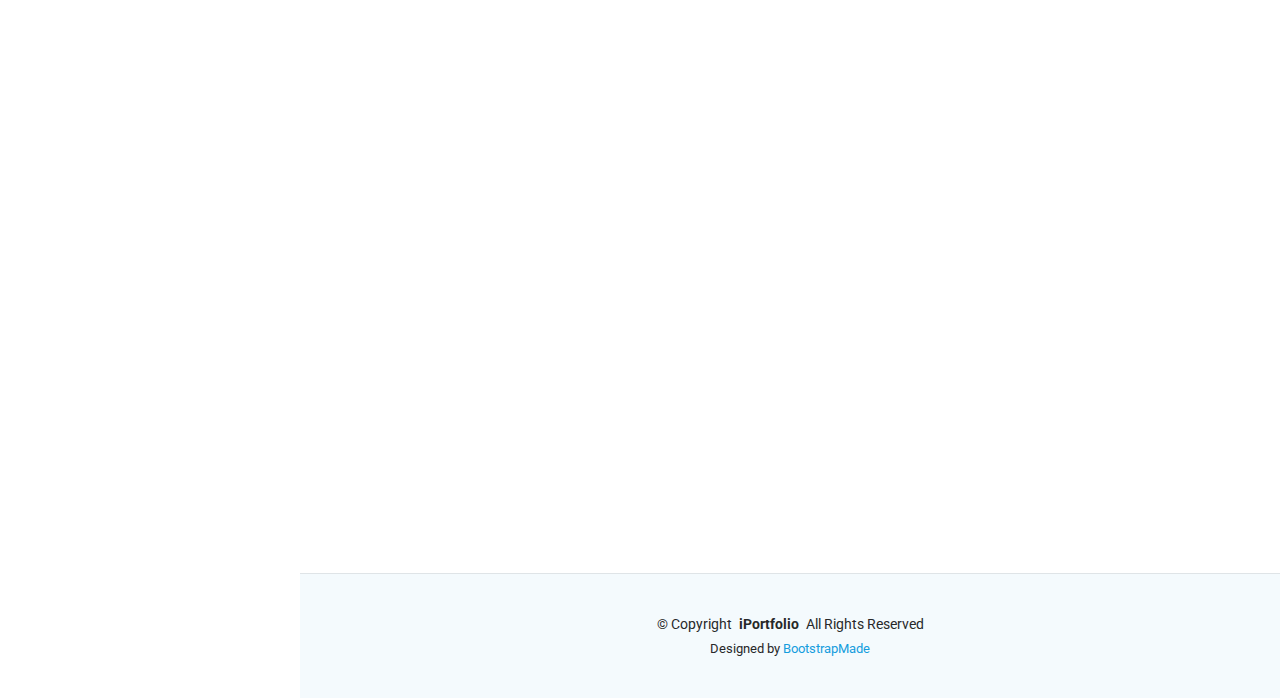
==== commit 6e80f100: "new themes" ====
--- a/index.html
+++ b/index.html
@@ -362,7 +362,7 @@
     </section><!-- /Resume Section -->
 
     <!-- Portfolio Section -->
-    <section id="portfolio" class="portfolio section dark-background">
+    <section id="portfolio" class="portfolio section light-background">
 
       <!-- Section Title -->
       <div class="container section-title" data-aos="fade-up">
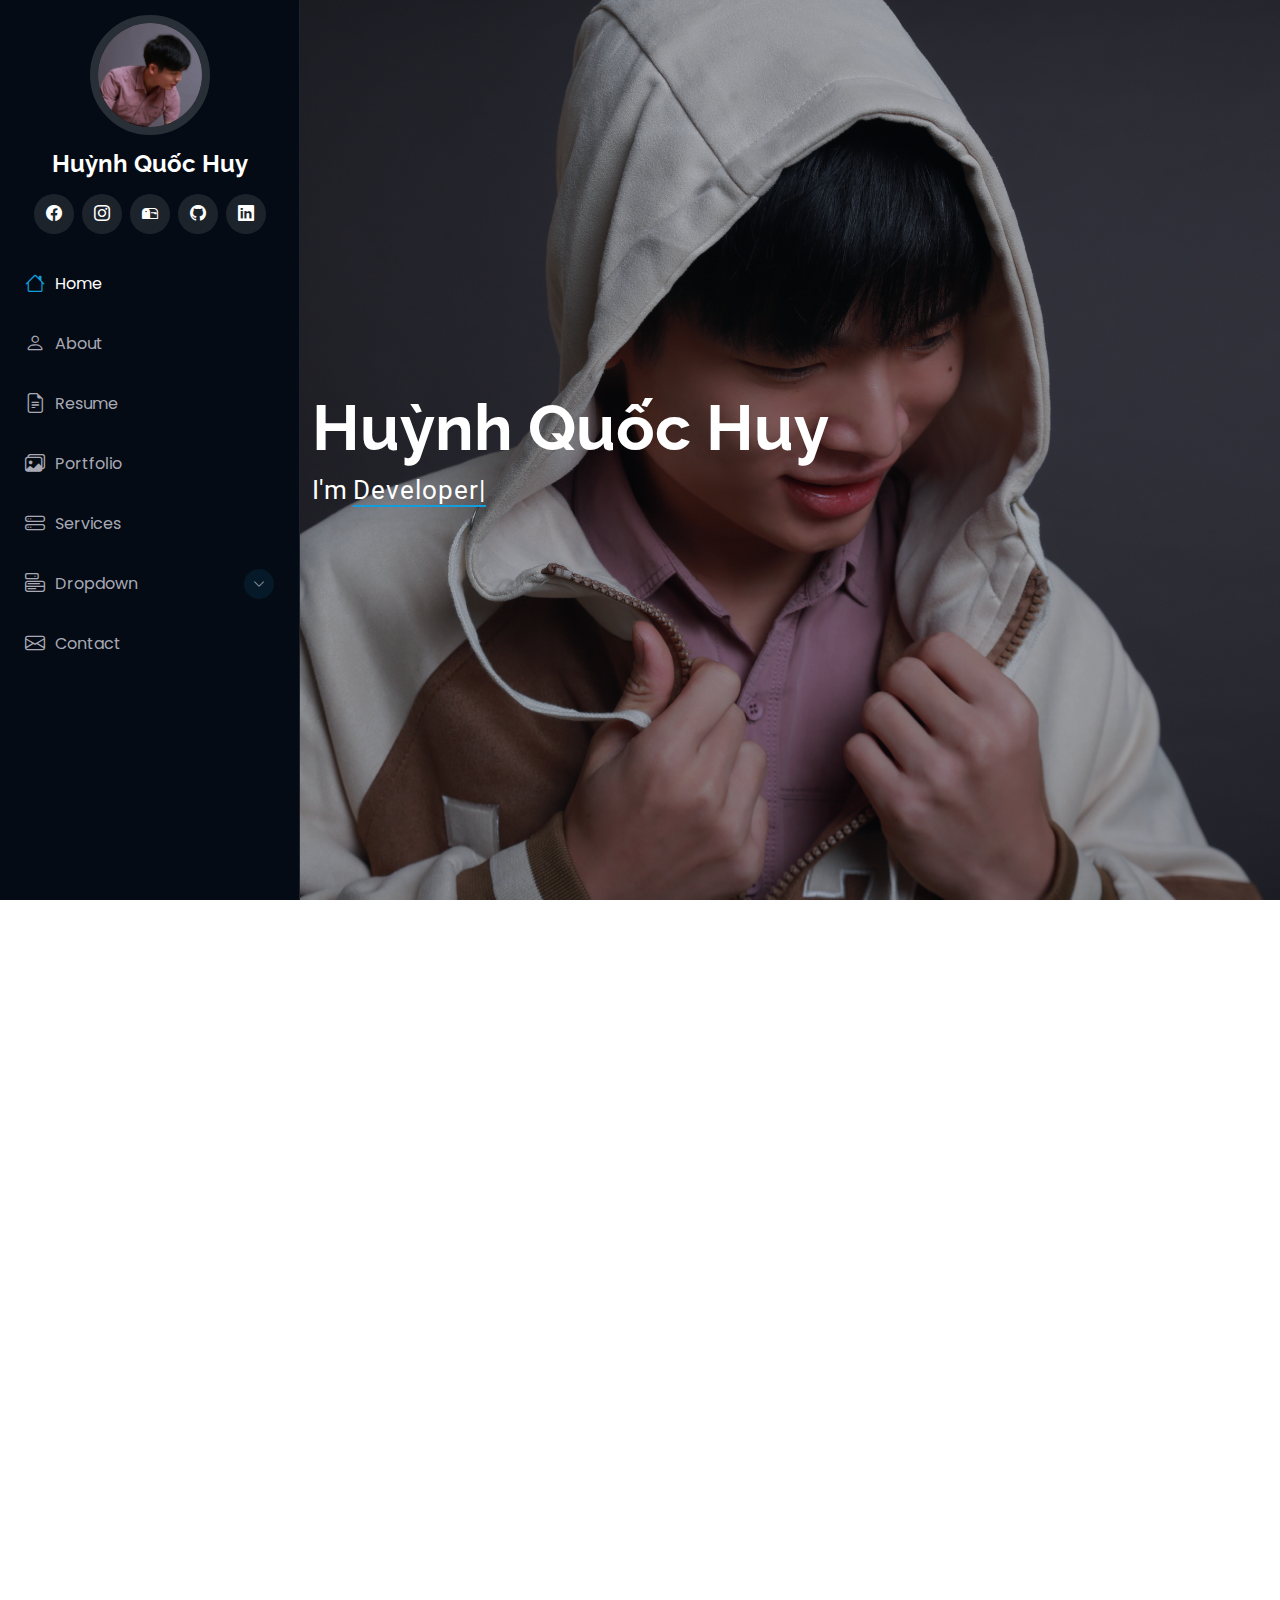
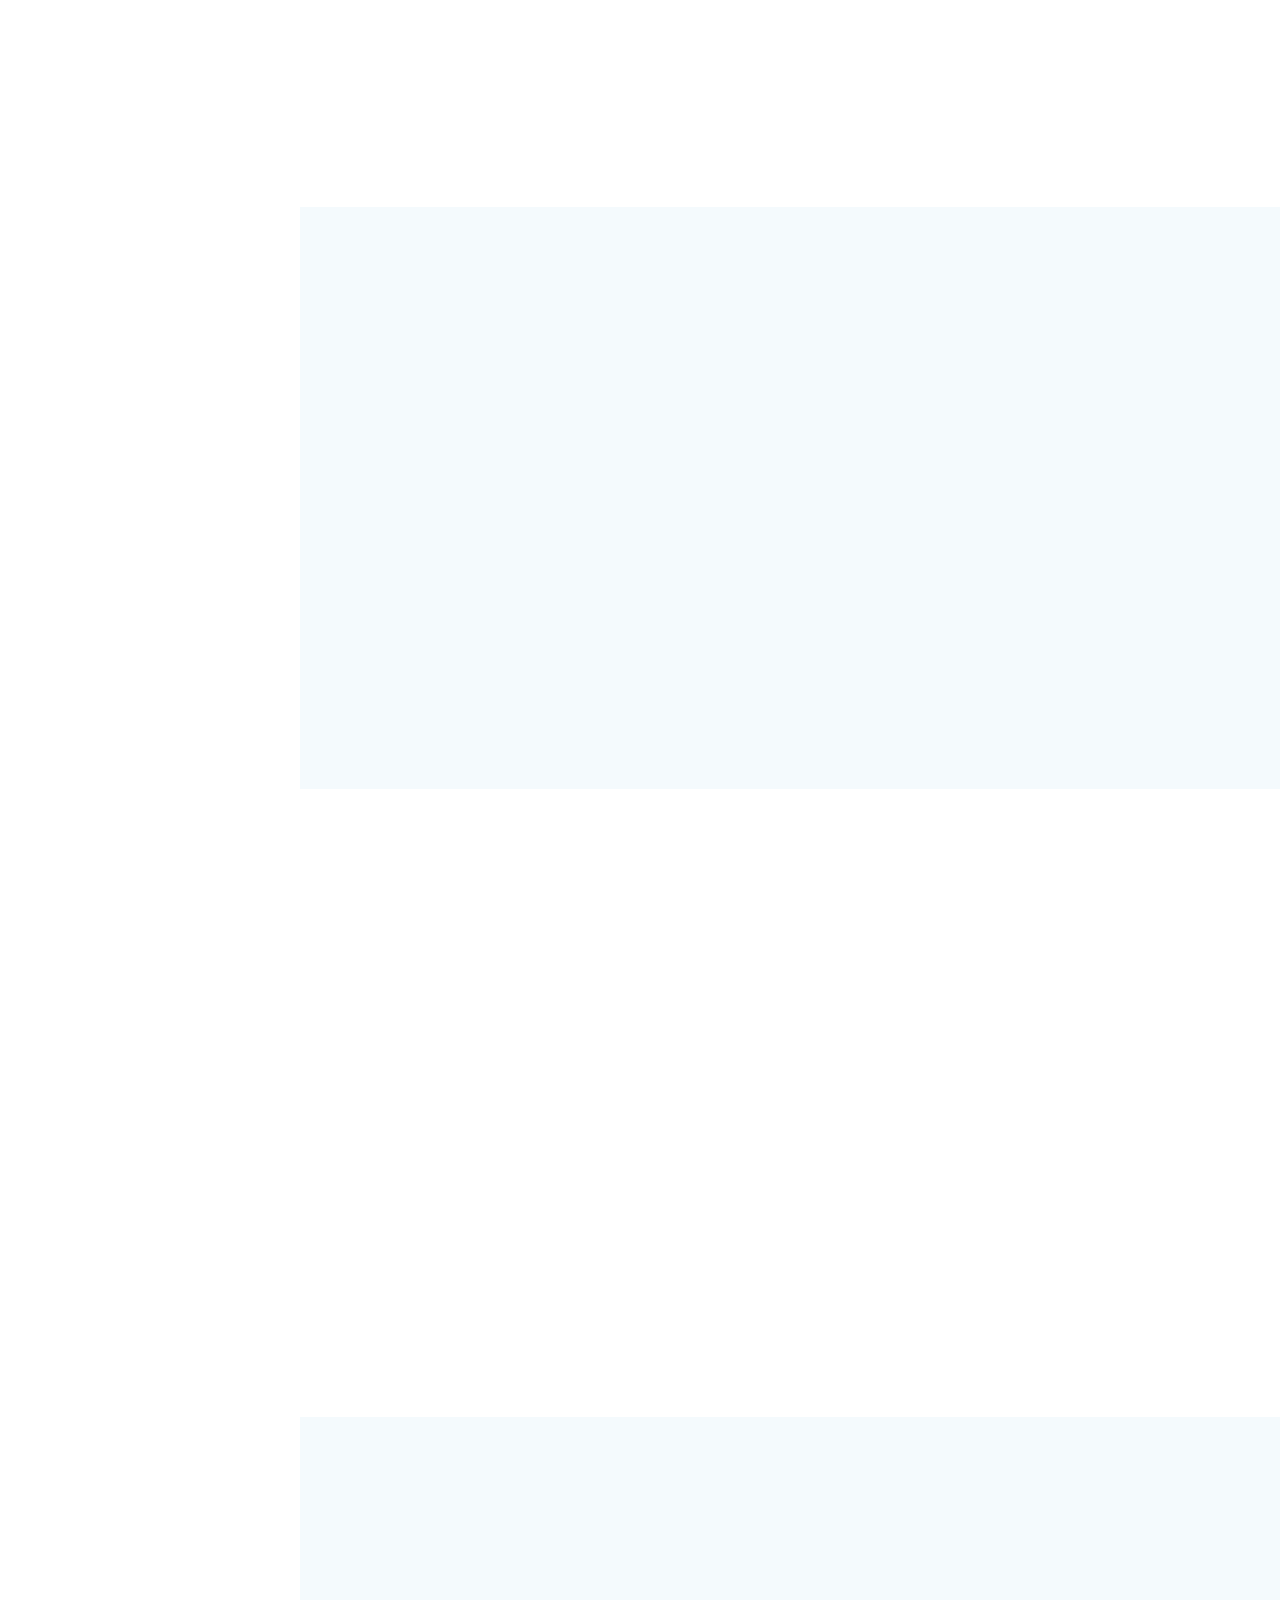
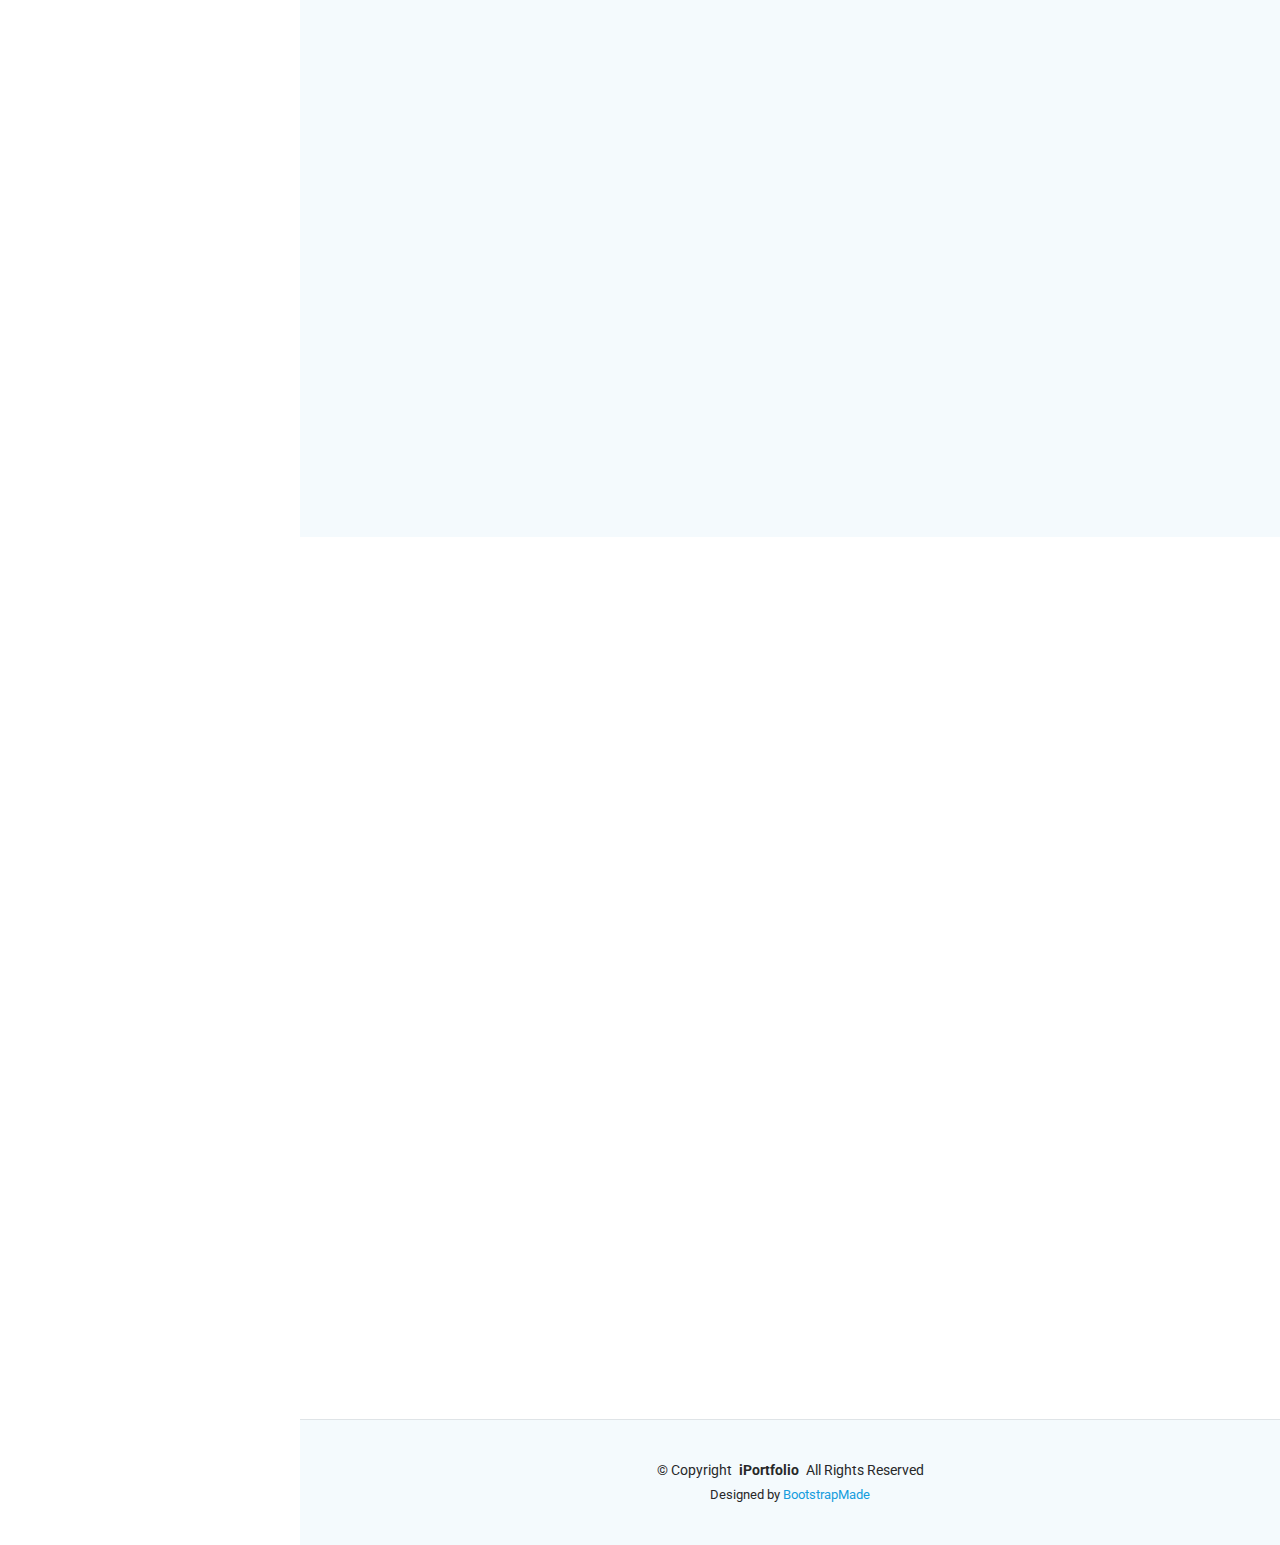
==== commit 09311c0f: "prize" ====
--- a/index.html
+++ b/index.html
@@ -91,7 +91,7 @@
 
       <div class="container" data-aos="fade-up" data-aos-delay="100">
         <h2>Huỳnh Quốc Huy</h2>
-        <p>I'm <span class="typed" data-typed-items="Developer, Designer, Engineerer">Developer</span><span class="typed-cursor typed-cursor--blink" aria-hidden="true"></span><span class="typed-cursor typed-cursor--blink" aria-hidden="true"></span></p>
+        <p>I'm <span class="typed" data-typed-items="Developer, Designer, Engineer">Developer</span><span class="typed-cursor typed-cursor--blink" aria-hidden="true"></span><span class="typed-cursor typed-cursor--blink" aria-hidden="true"></span></p>
       </div>
 
     </section><!-- /Hero Section -->
@@ -101,7 +101,7 @@
 
       <!-- Section Title -->
       <div class="container section-title" data-aos="fade-up">
-        <h2>About</h2>
+        <h2>About me</h2>
         <p>Motivated and detail-oriented Technology Student seeking a challenging  to apply the knowledge in university into a reality application or software, with a strong understanding of data structures and algorithms.</p>
       </div><!-- End Section Title -->
 
@@ -377,153 +377,33 @@
           <ul class="portfolio-filters isotope-filters" data-aos="fade-up" data-aos-delay="100">
             <li data-filter="*" class="filter-active">All</li>
             <li data-filter=".filter-app">App</li>
-            <li data-filter=".filter-product">Product</li>
-            <li data-filter=".filter-branding">Branding</li>
-            <li data-filter=".filter-books">Books</li>
+            <li data-filter=".filter-product">Activity</li>
+            <li data-filter=".filter-awards">Award</li>
+            <li data-filter=".filter-books">Certificate</li>  
           </ul><!-- End Portfolio Filters -->
 
           <div class="row gy-4 isotope-container" data-aos="fade-up" data-aos-delay="200">
 
             <div class="col-lg-4 col-md-6 portfolio-item isotope-item filter-app">
               <div class="portfolio-content h-100">
-                <img src="assets/img/portfolio/app-1.jpg" class="img-fluid" alt="">
+                <img src="assets/img/portfolio/ProxyServer/Blcok_MITM.png" class="img-fluid" alt="">
                 <div class="portfolio-info">
-                  <h4>App 1</h4>
-                  <p>Lorem ipsum, dolor sit amet consectetur</p>
-                  <a href="assets/img/portfolio/app-1.jpg" title="App 1" data-gallery="portfolio-gallery-app" class="glightbox preview-link"><i class="bi bi-zoom-in"></i></a>
-                  <a href="portfolio-details.html" title="More Details" class="details-link"><i class="bi bi-link-45deg"></i></a>
+                  <h4>Proxy Server</h4>
+                  <p>A computer network project for second-year students at the university. </p>
+                  <a href="assets/img/portfolio/ProxyServer/installStep1.png" title="Proxy Server" data-gallery="portfolio-gallery-app" class="glightbox preview-link"><i class="bi bi-zoom-in"></i></a>
+                  <a href="Portfolio/details1.html" title="More Details" class="details-link"><i class="bi bi-link-45deg"></i></a>
                 </div>
               </div>
             </div><!-- End Portfolio Item -->
-
-            <div class="col-lg-4 col-md-6 portfolio-item isotope-item filter-product">
+            
+            <div class="col-lg-4 col-md-6 portfolio-item isotope-item filter-awards">
               <div class="portfolio-content h-100">
-                <img src="assets/img/portfolio/product-1.jpg" class="img-fluid" alt="">
+                <img src="assets/img/portfolio/Awards/QG/z4650739014532_283a9c3ccd2a245facdbb3bf9456759a.jpg" class="img-fluid" alt="">
                 <div class="portfolio-info">
-                  <h4>Product 1</h4>
-                  <p>Lorem ipsum, dolor sit amet consectetur</p>
-                  <a href="assets/img/portfolio/product-1.jpg" title="Product 1" data-gallery="portfolio-gallery-product" class="glightbox preview-link"><i class="bi bi-zoom-in"></i></a>
-                  <a href="portfolio-details.html" title="More Details" class="details-link"><i class="bi bi-link-45deg"></i></a>
-                </div>
-              </div>
-            </div><!-- End Portfolio Item -->
-
-            <div class="col-lg-4 col-md-6 portfolio-item isotope-item filter-branding">
-              <div class="portfolio-content h-100">
-                <img src="assets/img/portfolio/branding-1.jpg" class="img-fluid" alt="">
-                <div class="portfolio-info">
-                  <h4>Branding 1</h4>
-                  <p>Lorem ipsum, dolor sit amet consectetur</p>
-                  <a href="assets/img/portfolio/branding-1.jpg" title="Branding 1" data-gallery="portfolio-gallery-branding" class="glightbox preview-link"><i class="bi bi-zoom-in"></i></a>
-                  <a href="portfolio-details.html" title="More Details" class="details-link"><i class="bi bi-link-45deg"></i></a>
-                </div>
-              </div>
-            </div><!-- End Portfolio Item -->
-
-            <div class="col-lg-4 col-md-6 portfolio-item isotope-item filter-books">
-              <div class="portfolio-content h-100">
-                <img src="assets/img/portfolio/books-1.jpg" class="img-fluid" alt="">
-                <div class="portfolio-info">
-                  <h4>Books 1</h4>
-                  <p>Lorem ipsum, dolor sit amet consectetur</p>
-                  <a href="assets/img/portfolio/books-1.jpg" title="Branding 1" data-gallery="portfolio-gallery-book" class="glightbox preview-link"><i class="bi bi-zoom-in"></i></a>
-                  <a href="portfolio-details.html" title="More Details" class="details-link"><i class="bi bi-link-45deg"></i></a>
-                </div>
-              </div>
-            </div><!-- End Portfolio Item -->
-
-            <div class="col-lg-4 col-md-6 portfolio-item isotope-item filter-app">
-              <div class="portfolio-content h-100">
-                <img src="assets/img/portfolio/app-2.jpg" class="img-fluid" alt="">
-                <div class="portfolio-info">
-                  <h4>App 2</h4>
-                  <p>Lorem ipsum, dolor sit amet consectetur</p>
-                  <a href="assets/img/portfolio/app-2.jpg" title="App 2" data-gallery="portfolio-gallery-app" class="glightbox preview-link"><i class="bi bi-zoom-in"></i></a>
-                  <a href="portfolio-details.html" title="More Details" class="details-link"><i class="bi bi-link-45deg"></i></a>
-                </div>
-              </div>
-            </div><!-- End Portfolio Item -->
-
-            <div class="col-lg-4 col-md-6 portfolio-item isotope-item filter-product">
-              <div class="portfolio-content h-100">
-                <img src="assets/img/portfolio/product-2.jpg" class="img-fluid" alt="">
-                <div class="portfolio-info">
-                  <h4>Product 2</h4>
-                  <p>Lorem ipsum, dolor sit amet consectetur</p>
-                  <a href="assets/img/portfolio/product-2.jpg" title="Product 2" data-gallery="portfolio-gallery-product" class="glightbox preview-link"><i class="bi bi-zoom-in"></i></a>
-                  <a href="portfolio-details.html" title="More Details" class="details-link"><i class="bi bi-link-45deg"></i></a>
-                </div>
-              </div>
-            </div><!-- End Portfolio Item -->
-
-            <div class="col-lg-4 col-md-6 portfolio-item isotope-item filter-branding">
-              <div class="portfolio-content h-100">
-                <img src="assets/img/portfolio/branding-2.jpg" class="img-fluid" alt="">
-                <div class="portfolio-info">
-                  <h4>Branding 2</h4>
-                  <p>Lorem ipsum, dolor sit amet consectetur</p>
-                  <a href="assets/img/portfolio/branding-2.jpg" title="Branding 2" data-gallery="portfolio-gallery-branding" class="glightbox preview-link"><i class="bi bi-zoom-in"></i></a>
-                  <a href="portfolio-details.html" title="More Details" class="details-link"><i class="bi bi-link-45deg"></i></a>
-                </div>
-              </div>
-            </div><!-- End Portfolio Item -->
-
-            <div class="col-lg-4 col-md-6 portfolio-item isotope-item filter-books">
-              <div class="portfolio-content h-100">
-                <img src="assets/img/portfolio/books-2.jpg" class="img-fluid" alt="">
-                <div class="portfolio-info">
-                  <h4>Books 2</h4>
-                  <p>Lorem ipsum, dolor sit amet consectetur</p>
-                  <a href="assets/img/portfolio/books-2.jpg" title="Branding 2" data-gallery="portfolio-gallery-book" class="glightbox preview-link"><i class="bi bi-zoom-in"></i></a>
-                  <a href="portfolio-details.html" title="More Details" class="details-link"><i class="bi bi-link-45deg"></i></a>
-                </div>
-              </div>
-            </div><!-- End Portfolio Item -->
-
-            <div class="col-lg-4 col-md-6 portfolio-item isotope-item filter-app">
-              <div class="portfolio-content h-100">
-                <img src="assets/img/portfolio/app-3.jpg" class="img-fluid" alt="">
-                <div class="portfolio-info">
-                  <h4>App 3</h4>
-                  <p>Lorem ipsum, dolor sit amet consectetur</p>
-                  <a href="assets/img/portfolio/app-3.jpg" title="App 3" data-gallery="portfolio-gallery-app" class="glightbox preview-link"><i class="bi bi-zoom-in"></i></a>
-                  <a href="portfolio-details.html" title="More Details" class="details-link"><i class="bi bi-link-45deg"></i></a>
-                </div>
-              </div>
-            </div><!-- End Portfolio Item -->
-
-            <div class="col-lg-4 col-md-6 portfolio-item isotope-item filter-product">
-              <div class="portfolio-content h-100">
-                <img src="assets/img/portfolio/product-3.jpg" class="img-fluid" alt="">
-                <div class="portfolio-info">
-                  <h4>Product 3</h4>
-                  <p>Lorem ipsum, dolor sit amet consectetur</p>
-                  <a href="assets/img/portfolio/product-3.jpg" title="Product 3" data-gallery="portfolio-gallery-product" class="glightbox preview-link"><i class="bi bi-zoom-in"></i></a>
-                  <a href="portfolio-details.html" title="More Details" class="details-link"><i class="bi bi-link-45deg"></i></a>
-                </div>
-              </div>
-            </div><!-- End Portfolio Item -->
-
-            <div class="col-lg-4 col-md-6 portfolio-item isotope-item filter-branding">
-              <div class="portfolio-content h-100">
-                <img src="assets/img/portfolio/branding-3.jpg" class="img-fluid" alt="">
-                <div class="portfolio-info">
-                  <h4>Branding 3</h4>
-                  <p>Lorem ipsum, dolor sit amet consectetur</p>
-                  <a href="assets/img/portfolio/branding-3.jpg" title="Branding 2" data-gallery="portfolio-gallery-branding" class="glightbox preview-link"><i class="bi bi-zoom-in"></i></a>
-                  <a href="portfolio-details.html" title="More Details" class="details-link"><i class="bi bi-link-45deg"></i></a>
-                </div>
-              </div>
-            </div><!-- End Portfolio Item -->
-
-            <div class="col-lg-4 col-md-6 portfolio-item isotope-item filter-books">
-              <div class="portfolio-content h-100">
-                <img src="assets/img/portfolio/books-3.jpg" class="img-fluid" alt="">
-                <div class="portfolio-info">
-                  <h4>Books 3</h4>
-                  <p>Lorem ipsum, dolor sit amet consectetur</p>
-                  <a href="assets/img/portfolio/books-3.jpg" title="Branding 3" data-gallery="portfolio-gallery-book" class="glightbox preview-link"><i class="bi bi-zoom-in"></i></a>
-                  <a href="portfolio-details.html" title="More Details" class="details-link"><i class="bi bi-link-45deg"></i></a>
+                  <h4>The Vietnames National Olympiad in Informatics 2023.</h4>
+                  <p>Third prize The Vietnames National Olympiad in Informatics 2023.</p>
+                  <a href="assets/img/portfolio/Awards/QG/z4650739014532_283a9c3ccd2a245facdbb3bf9456759a.jpg" title="Third prize The Vietnames National Olympiad in Informatics 2023." data-gallery="portfolio-gallery-awards" class="glightbox preview-link"><i class="bi bi-zoom-in"></i></a>
+                  <a href="Portfolio/details2.html" title="More Details" class="details-link"><i class="bi bi-link-45deg"></i></a>
                 </div>
               </div>
             </div><!-- End Portfolio Item -->
--- a/assets/css/main.css
+++ b/assets/css/main.css
@@ -1200,6 +1200,13 @@
 .portfolio-details .portfolio-description p {
   padding: 0;
   color: color-mix(in srgb, var(--default-color), transparent 30%);
+  margin-bottom: 10px;
+}
+
+.portfolio-details .portfolio-description ul {
+  padding: 1;
+  color: color-mix(in srgb, var(--default-color), transparent 30%);
+  text-align: justify;
 }
 
 /*--------------------------------------------------------------
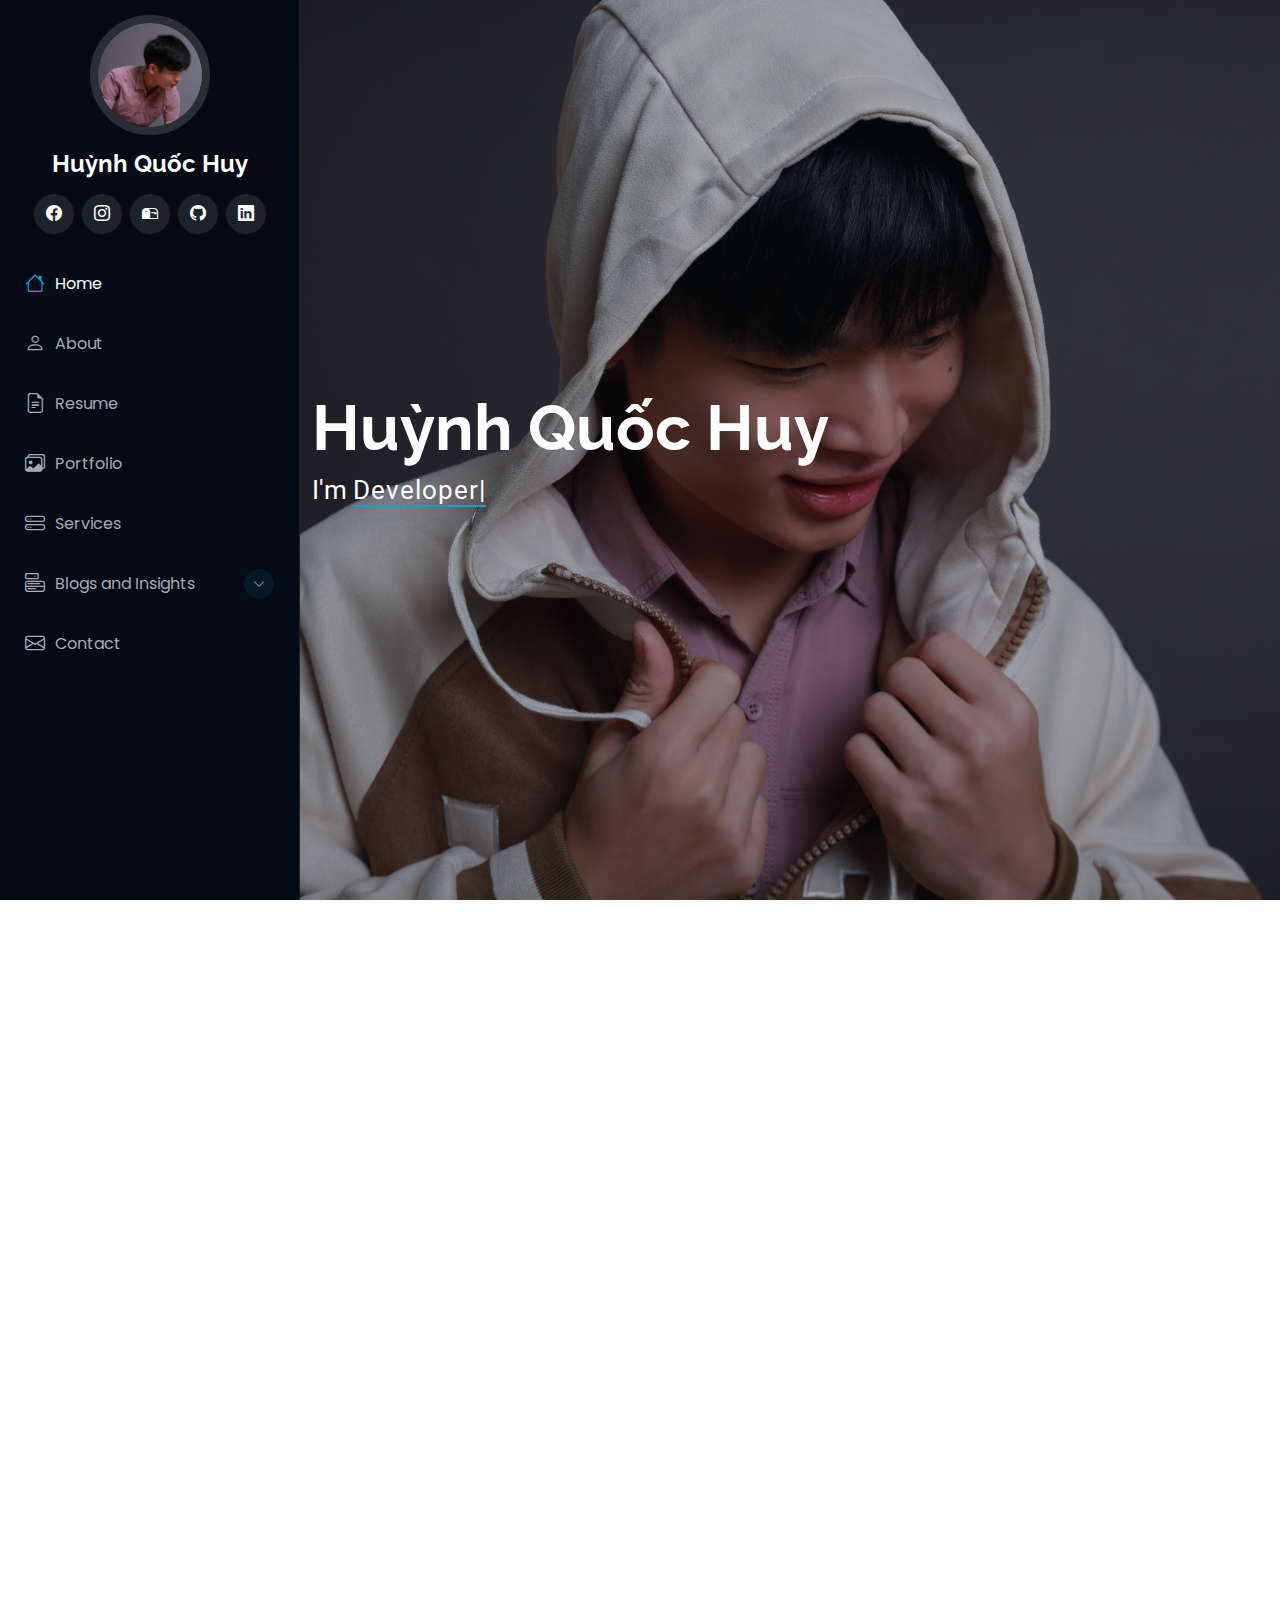
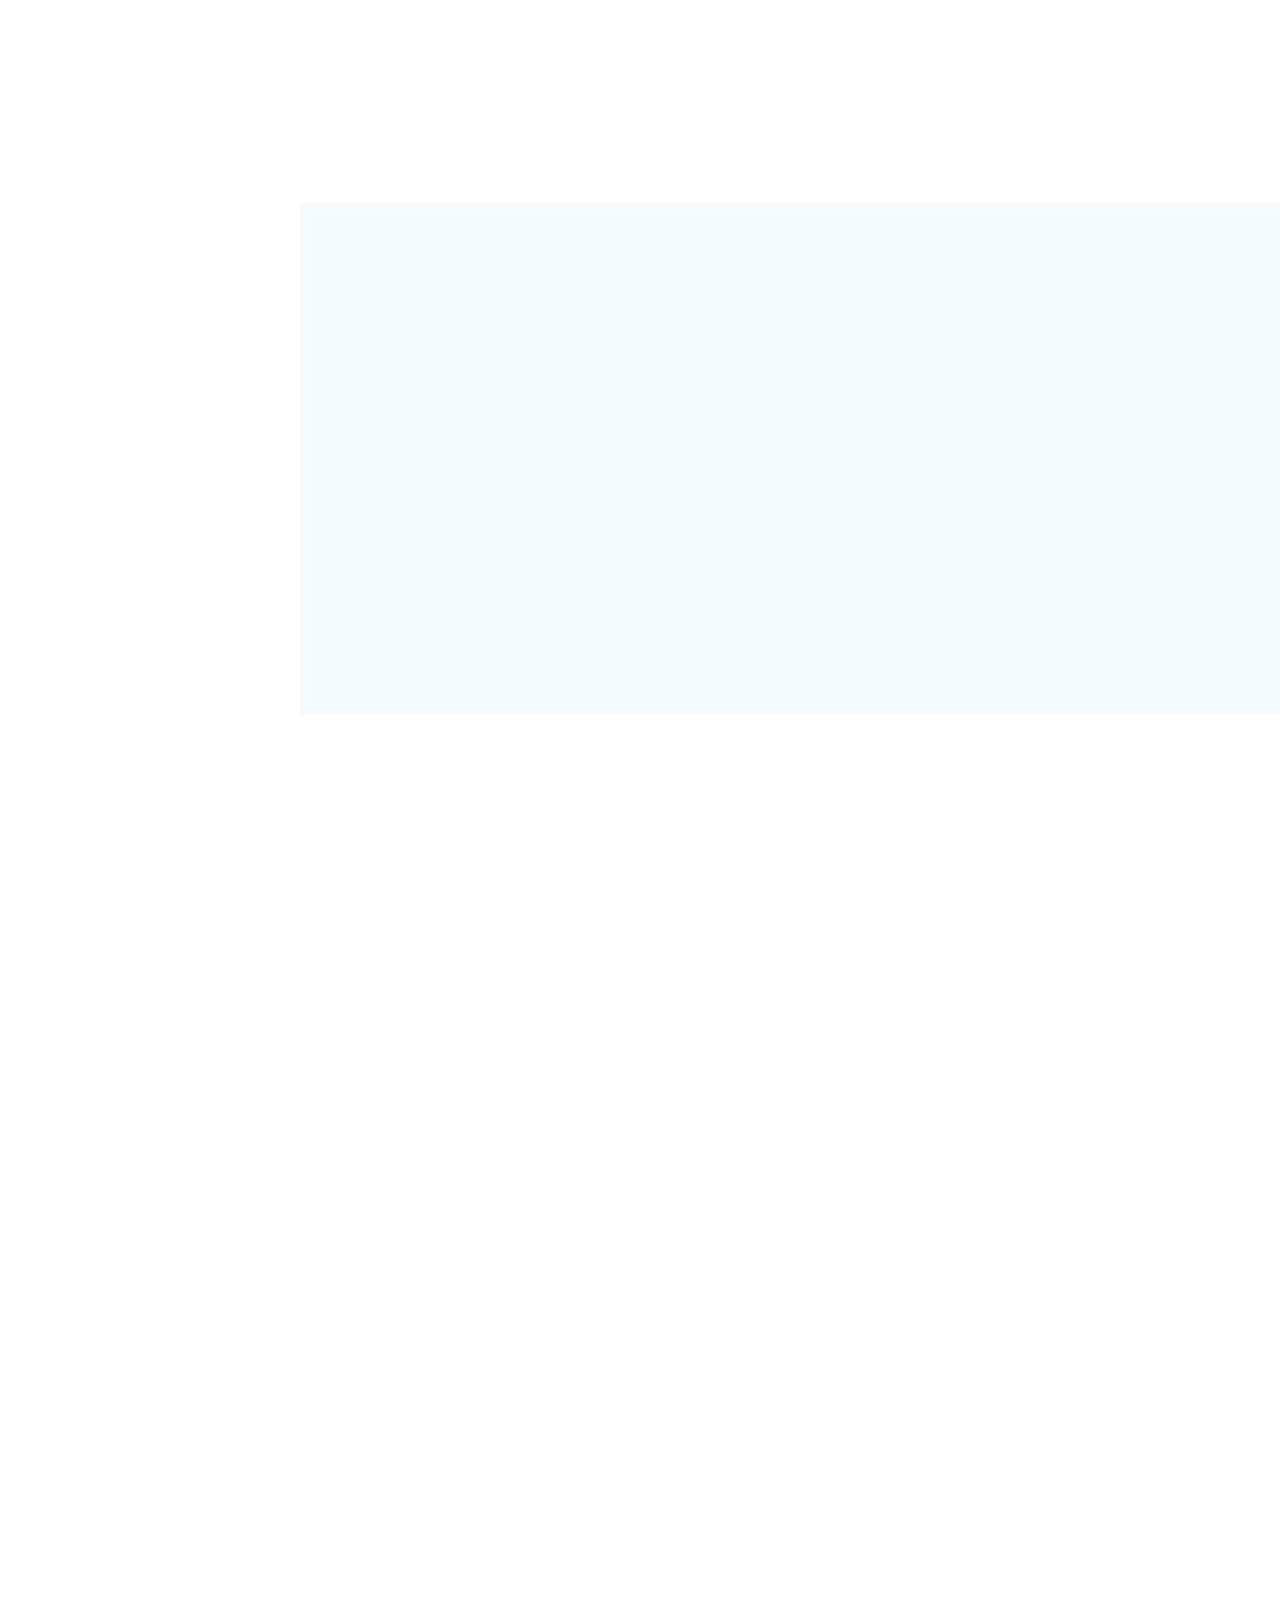
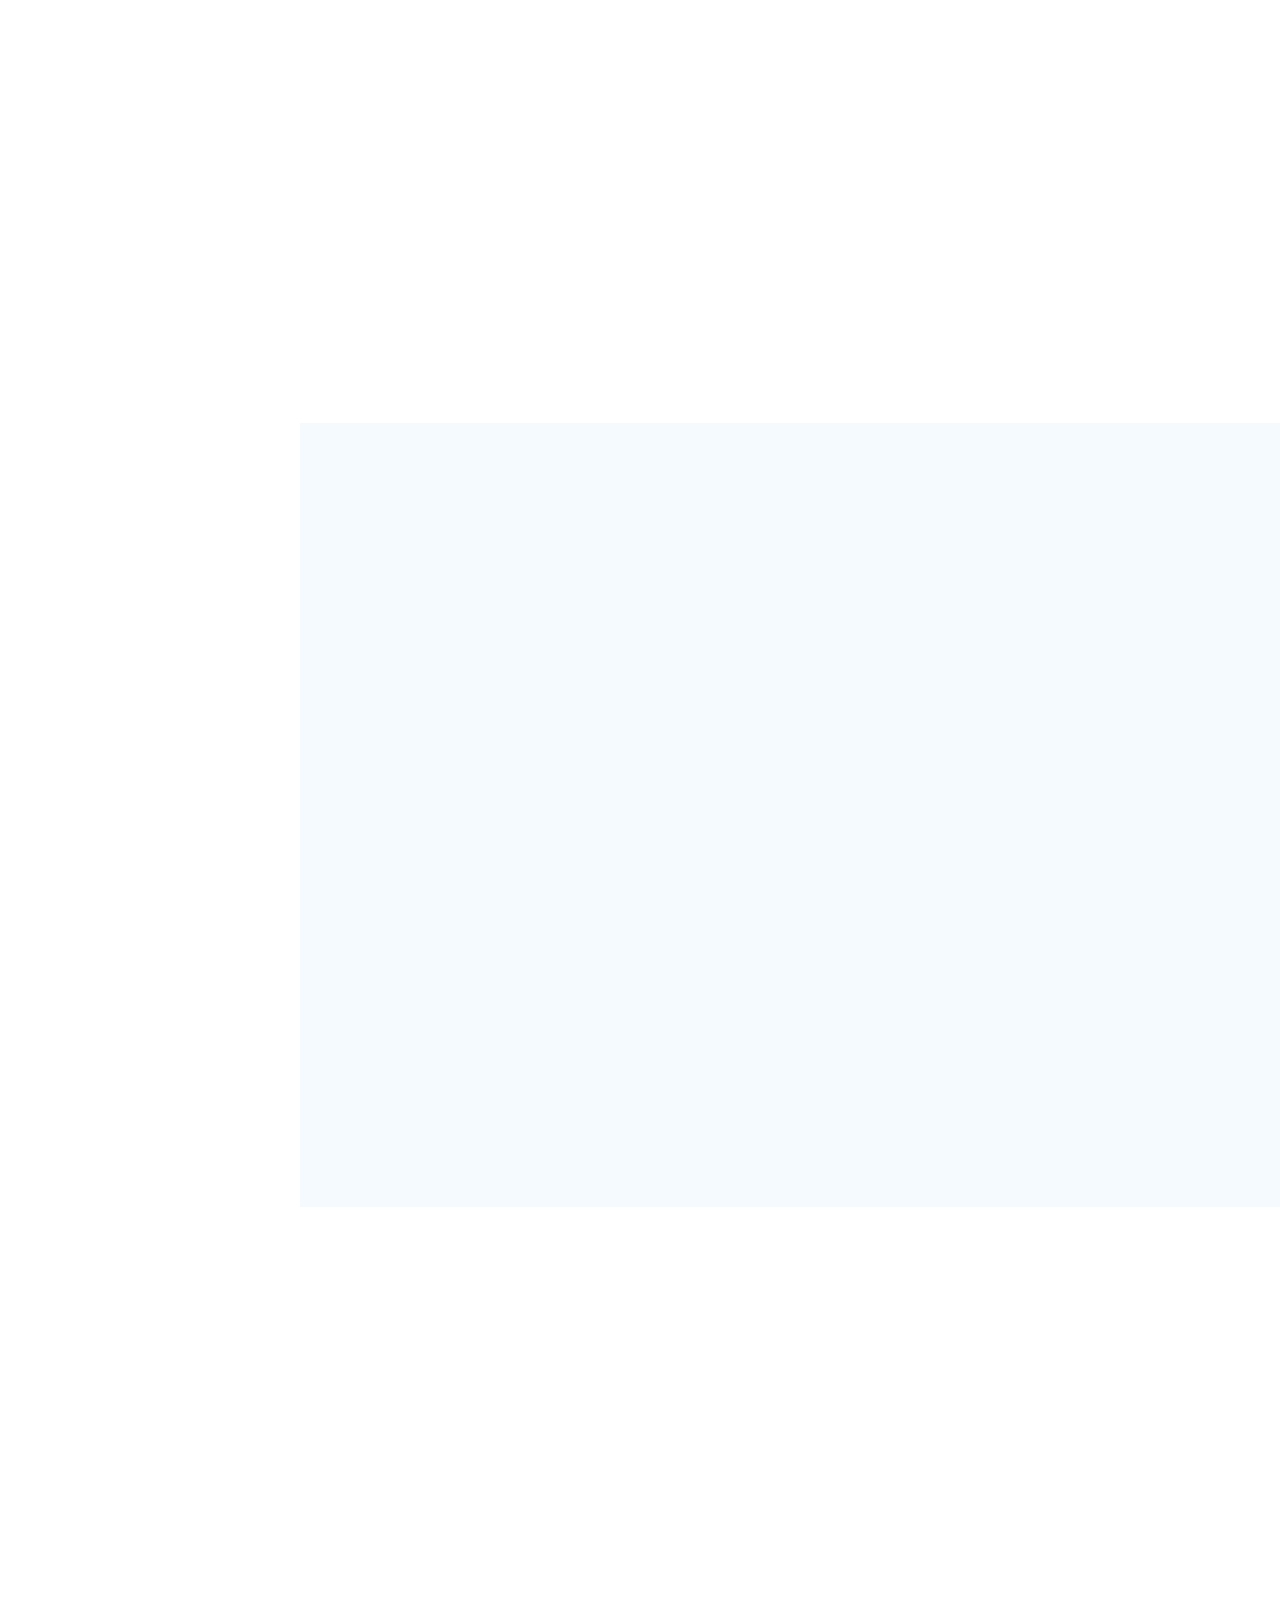
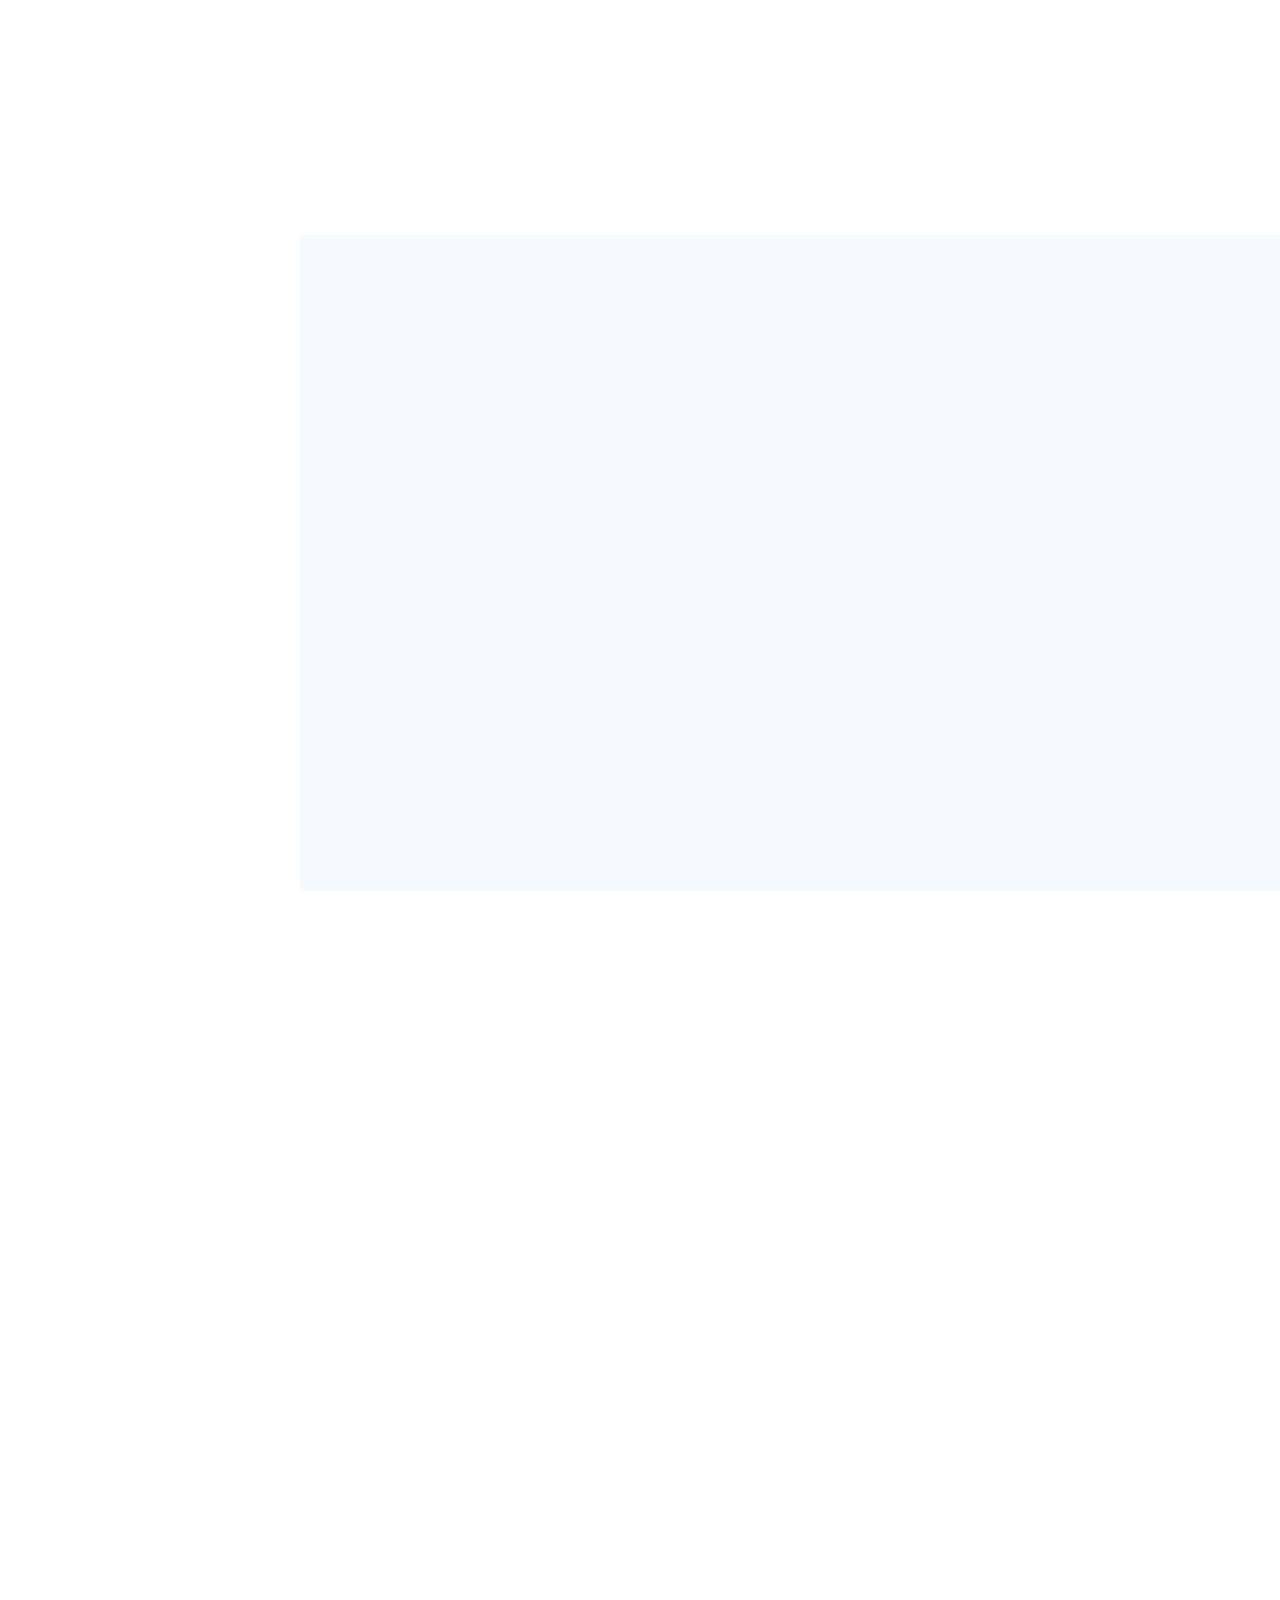
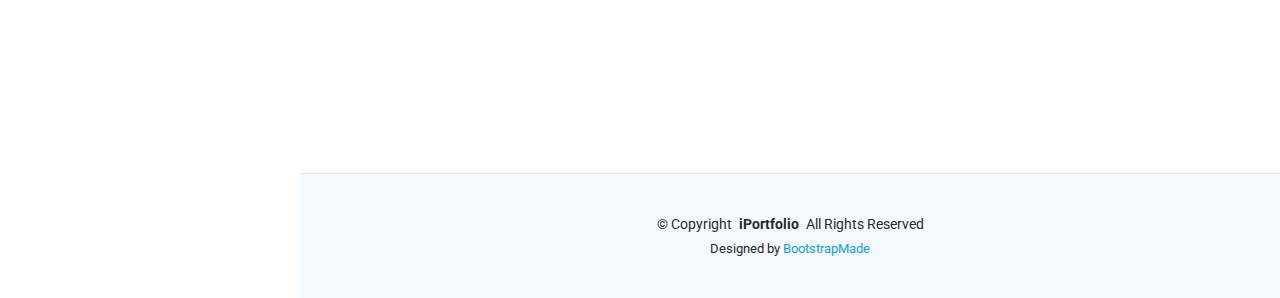
==== commit 06c73f5c: "update infor" ====
--- a/index.html
+++ b/index.html
@@ -59,21 +59,18 @@
         <li><a href="#resume"><i class="bi bi-file-earmark-text navicon"></i> Resume</a></li>
         <li><a href="#portfolio"><i class="bi bi-images navicon"></i> Portfolio</a></li>
         <li><a href="#services"><i class="bi bi-hdd-stack navicon"></i> Services</a></li>
-        <li class="dropdown"><a href="#"><i class="bi bi-menu-button navicon"></i> <span>Dropdown</span> <i class="bi bi-chevron-down toggle-dropdown"></i></a>
+        <li class="dropdown"><a href="#"><i class="bi bi-menu-button navicon"></i> <span>Blogs and Insights</span> <i class="bi bi-chevron-down toggle-dropdown"></i></a>
           <ul>
-            <li><a href="#">Dropdown 1</a></li>
-            <li class="dropdown"><a href="#"><span>Deep Dropdown</span> <i class="bi bi-chevron-down toggle-dropdown"></i></a>
-              <ul>
-                <li><a href="#">Deep Dropdown 1</a></li>
-                <li><a href="#">Deep Dropdown 2</a></li>
-                <li><a href="#">Deep Dropdown 3</a></li>
-                <li><a href="#">Deep Dropdown 4</a></li>
-                <li><a href="#">Deep Dropdown 5</a></li>
-              </ul>
-            </li>
-            <li><a href="#">Dropdown 2</a></li>
-            <li><a href="#">Dropdown 3</a></li>
-            <li><a href="#">Dropdown 4</a></li>
+            <li><a href="#">Blog 1</a></li>
+            <!-- <li class="dropdown"><a href="#"><span>Deep Dropdown</span> <i class="bi bi-chevron-down toggle-dropdown"></i></a> -->
+              <!-- <ul> -->
+                <!-- <li><a href="#">Deep Dropdown 1</a></li> -->
+                <!-- <li><a href="#">Deep Dropdown 2</a></li> -->
+                <!-- <li><a href="#">Deep Dropdown 3</a></li> -->
+                <!-- <li><a href="#">Deep Dropdown 4</a></li> -->
+                <!-- <li><a href="#">Deep Dropdown 5</a></li> -->
+              <!-- </ul> -->
+            <!-- </li> -->
           </ul>
         </li>
         <li><a href="#contact"><i class="bi bi-envelope navicon"></i> Contact</a></li>
@@ -102,7 +99,10 @@
       <!-- Section Title -->
       <div class="container section-title" data-aos="fade-up">
         <h2>About me</h2>
-        <p>Motivated and detail-oriented Technology Student seeking a challenging  to apply the knowledge in university into a reality application or software, with a strong understanding of data structures and algorithms.</p>
+        <p style="text-align: justify;">
+          Hello! I’m Huỳnh Quốc Huy, an aspiring Information Technology student with a passion for coding and problem-solving. I enjoy exploring the theoretical aspects of computer science and applying them to create practical, impactful solutions. As a project leader in university initiatives, I have developed strong communication, time management, and teamwork skills, which have helped me lead successful projects.
+          Beyond technology, I am an avid reader, constantly seeking new knowledge and perspectives to grow both personally and professionally. My goal is to apply my skills to real-world projects, contribute to meaningful innovations, and collaborate with others to create solutions that make a difference.
+        </p>
       </div><!-- End Section Title -->
 
       <div class="container" data-aos="fade-up" data-aos-delay="100">
@@ -112,32 +112,31 @@
             <img src="assets/img/my-profile-img.jpg" class="img-fluid" alt="">
           </div>
           <div class="col-lg-8 content">
-            <h2>UI/UX Designer &amp; Web Developer.</h2>
-            <p class="fst-italic py-3">
-              Lorem ipsum dolor sit amet, consectetur adipiscing elit, sed do eiusmod tempor incididunt ut labore et dolore
-              magna aliqua.
+            <h2>Software Engineer &amp; Computer Science.</h2>
+            <p class="fst-italic py-3" style="text-align: justify;">
+              I am a passionate software engineer with a deep interest in computer science, driven by the pursuit of solving complex problems and building innovative software solutions. With a strong foundation in both theoretical principles and practical programming, I am committed to continuous learning and development. <br>
+              Something about me:
             </p>
             <div class="row">
               <div class="col-lg-6">
                 <ul>
                   <li><i class="bi bi-chevron-right"></i> <strong>Birthday:</strong> <span>06 January 2005</span></li>
-                  <li><i class="bi bi-chevron-right"></i> <strong>Website:</strong> <span>www.example.com</span></li>
-                  <li><i class="bi bi-chevron-right"></i> <strong>Phone:</strong> <span>+84787768224</span></li>
+                  <li><i class="bi bi-chevron-right"></i> <strong>Phone:</strong> <span>(+84)787768224</span></li>
                   <li><i class="bi bi-chevron-right"></i> <strong>City:</strong> <span>Hue, Vietnam</span></li>
+                  <li><i class="bi bi-chevron-right"></i> <strong>Languages:</strong> <span> Vietnamese, English.</span></li>
                 </ul>
               </div>
               <div class="col-lg-6">
                 <ul>
                   <li><i class="bi bi-chevron-right"></i> <strong>Age:</strong> <span>20</span></li>
-                  <li><i class="bi bi-chevron-right"></i> <strong>Degree:</strong> <span>Master</span></li>
-                  <li><i class="bi bi-chevron-right"></i> <strong>Email:</strong> <span>email@example.com</span></li>
+                  <li><i class="bi bi-chevron-right"></i> <strong>Degree:</strong> <span>Master's (Expected in 2027)</span></li>
+                  <li><i class="bi bi-chevron-right"></i> <strong>Email:</strong> <span>huynhquochuy06012005@gmail.com</span></li>
                   <li><i class="bi bi-chevron-right"></i> <strong>Freelance:</strong> <span>Available</span></li>
                 </ul>
               </div>
             </div>
-            <p class="py-3">
-              Officiis eligendi itaque labore et dolorum mollitia officiis optio vero. Quisquam sunt adipisci omnis et ut. Nulla accusantium dolor incidunt officia tempore. Et eius omnis.
-              Cupiditate ut dicta maxime officiis quidem quia. Sed et consectetur qui quia repellendus itaque neque.
+            <p class="py-3" style="text-align: justify;">
+              My ultimate goal is to contribute meaningfully to the tech industry and advance my expertise in software engineering and computer science. Let’s connect and make something amazing together!
             </p>
           </div>
         </div>
@@ -197,7 +196,7 @@
       <!-- Section Title -->
       <div class="container section-title" data-aos="fade-up">
         <h2>Skills</h2>
-        <p>Necessitatibus eius consequatur ex aliquid fuga eum quidem sint consectetur velit</p>
+        <p>I possess a diverse set of technical skills that allow me to approach software development challenges from different angles. With experience in both front-end and back-end development, I am well-versed in programming languages, version control, and other essential tools. I am constantly looking for ways to expand my knowledge and improve my technical capabilities.</p>
       </div><!-- End Section Title -->
 
       <div class="container" data-aos="fade-up" data-aos-delay="100">
@@ -266,7 +265,9 @@
       <!-- Section Title -->
       <div class="container section-title" data-aos="fade-up">
         <h2>Resume</h2>
-        <p>Magnam dolores commodi suscipit. Necessitatibus eius consequatur ex aliquid fuga eum quidem. Sit sint consectetur velit. Quisquam quos quisquam cupiditate. Et nemo qui impedit suscipit alias ea. Quia fugiat sit in iste officiis commodi quidem hic quas.</p>
+        <p style="text-align: justify;">
+          Welcome to my professional resume, showcasing my journey in Information Technology and my dedication to academic excellence, competitive programming, and innovative problem-solving. Below, you’ll find details about my education, achievements, and career objectives, highlighting my passion for leveraging technology to create impactful solutions.
+        </p>
       </div><!-- End Section Title -->
 
       <div class="container">
@@ -376,34 +377,71 @@
 
           <ul class="portfolio-filters isotope-filters" data-aos="fade-up" data-aos-delay="100">
             <li data-filter="*" class="filter-active">All</li>
-            <li data-filter=".filter-app">App</li>
-            <li data-filter=".filter-product">Activity</li>
-            <li data-filter=".filter-awards">Award</li>
-            <li data-filter=".filter-books">Certificate</li>  
+            <li data-filter=".filter-project">Project</li>
+            <!-- <li data-filter=".filter-app">App</li> -->
+            <li data-filter=".filter-activity">Activity</li>
+            <li data-filter=".filter-certificate">Certificate</li>
           </ul><!-- End Portfolio Filters -->
 
           <div class="row gy-4 isotope-container" data-aos="fade-up" data-aos-delay="200">
 
-            <div class="col-lg-4 col-md-6 portfolio-item isotope-item filter-app">
+            <div class="col-lg-4 col-md-6 portfolio-item isotope-item filter-project">
               <div class="portfolio-content h-100">
                 <img src="assets/img/portfolio/ProxyServer/Blcok_MITM.png" class="img-fluid" alt="">
                 <div class="portfolio-info">
                   <h4>Proxy Server</h4>
                   <p>A computer network project for second-year students at the university. </p>
-                  <a href="assets/img/portfolio/ProxyServer/installStep1.png" title="Proxy Server" data-gallery="portfolio-gallery-app" class="glightbox preview-link"><i class="bi bi-zoom-in"></i></a>
-                  <a href="Portfolio/details1.html" title="More Details" class="details-link"><i class="bi bi-link-45deg"></i></a>
+                  <a href="assets/img/portfolio/ProxyServer/installStep1.png" title="Proxy Server" data-gallery="portfolio-gallery-project" class="glightbox preview-link"><i class="bi bi-zoom-in"></i></a>
+                  <a href="Portfolio/ProxyServer.html" title="More Details" class="details-link"><i class="bi bi-link-45deg"></i></a>
                 </div>
               </div>
             </div><!-- End Portfolio Item -->
             
-            <div class="col-lg-4 col-md-6 portfolio-item isotope-item filter-awards">
+            <div class="col-lg-4 col-md-6 portfolio-item isotope-item filter-project">
+              <div class="portfolio-content h-100">
+                <img src="assets/img/portfolio/LinkPoint/5.png" class="img-fluid" alt="">
+                <div class="portfolio-info">
+                  <h4>Link Point Game</h4>
+                  <p>A dynamic puzzle game where you connect points of the same color. Each level features a randomly generated map for a unique experience every time you play.</p>
+                  <a href="assets/img/portfolio/LinkPoint/5.png" title="LINK POINT GAME: A dynamic puzzle game where you connect points of the same color. Each level features a randomly generated map for a unique experience every time you play." data-gallery="portfolio-gallery-project" class="glightbox preview-link"><i class="bi bi-zoom-in"></i></a>
+                  <a href="Portfolio/LinkPoint.html" title="More Details" class="details-link"><i class="bi bi-link-45deg"></i></a>
+                </div>
+              </div>
+            </div><!-- End Portfolio Item -->
+
+
+            <div class="col-lg-4 col-md-6 portfolio-item isotope-item filter-certificate">
               <div class="portfolio-content h-100">
                 <img src="assets/img/portfolio/Awards/QG/z4650739014532_283a9c3ccd2a245facdbb3bf9456759a.jpg" class="img-fluid" alt="">
                 <div class="portfolio-info">
                   <h4>The Vietnames National Olympiad in Informatics 2023.</h4>
                   <p>Third prize The Vietnames National Olympiad in Informatics 2023.</p>
-                  <a href="assets/img/portfolio/Awards/QG/z4650739014532_283a9c3ccd2a245facdbb3bf9456759a.jpg" title="Third prize The Vietnames National Olympiad in Informatics 2023." data-gallery="portfolio-gallery-awards" class="glightbox preview-link"><i class="bi bi-zoom-in"></i></a>
+                  <a href="assets/img/portfolio/Awards/QG/z4650739014532_283a9c3ccd2a245facdbb3bf9456759a.jpg" title="Third prize The Vietnames National Olympiad in Informatics 2023." data-gallery="portfolio-gallery-certificate" class="glightbox preview-link"><i class="bi bi-zoom-in"></i></a>
                   <a href="Portfolio/details2.html" title="More Details" class="details-link"><i class="bi bi-link-45deg"></i></a>
+                </div>
+              </div>
+            </div><!-- End Portfolio Item -->
+
+            <div class="col-lg-4 col-md-6 portfolio-item isotope-item filter-certificate">
+              <div class="portfolio-content h-100">
+                <img src="assets/img/portfolio/Awards/DHBB/z4650739070733_61b8ec5b3392ba20792dd57e2d545988.jpg" class="img-fluid" alt="">
+                <div class="portfolio-info">
+                  <h4>Central Coastal Provinces Informatics Olympiad.</h4>
+                  <p> Silver medal Central Coastal Provinces Informatics Olympiad.</p>
+                  <a href="assets/img/portfolio/Awards/DHBB/z4650739070733_61b8ec5b3392ba20792dd57e2d545988.jpg" title="Silver medal Central Coastal Provinces Informatics Olympiad." data-gallery="portfolio-gallery-certificate" class="glightbox preview-link"><i class="bi bi-zoom-in"></i></a>
+                  <a href="Portfolio/details3.html" title="More Details" class="details-link"><i class="bi bi-link-45deg"></i></a>
+                </div>
+              </div>
+            </div><!-- End Portfolio Item -->
+
+            <div class="col-lg-4 col-md-6 portfolio-item isotope-item filter-certificate">
+              <div class="portfolio-content h-100">
+                <img src="assets/img/portfolio/Awards/ICPC/QG-online-HSG-Quoc-Hoc-Hue.jpg" class="img-fluid" alt="">
+                <div class="portfolio-info">
+                  <h4>The Vietnames National Olympiad in Informatics 2023.</h4>
+                  <p>Third prize The 2022 ICPC Vietnam National Programming Contest.</p>
+                  <a href="assets/img/portfolio/Awards/ICPC/QG-online-HSG-Quoc-Hoc-Hue.jpg" title="Third prize The 2022 ICPC Vietnam National Programming Contest." data-gallery="portfolio-gallery-certificate" class="glightbox preview-link"><i class="bi bi-zoom-in"></i></a>
+                  <a href="Portfolio/details4.html" title="More Details" class="details-link"><i class="bi bi-link-45deg"></i></a>
                 </div>
               </div>
             </div><!-- End Portfolio Item -->
@@ -534,60 +572,7 @@
                 <h3>Saul Goodman</h3>
                 <h4>Ceo &amp; Founder</h4>
               </div>
-            </div><!-- End testimonial item -->
-
-            <div class="swiper-slide">
-              <div class="testimonial-item">
-                <p>
-                  <i class="bi bi-quote quote-icon-left"></i>
-                  <span>Export tempor illum tamen malis malis eram quae irure esse labore quem cillum quid malis quorum velit fore eram velit sunt aliqua noster fugiat irure amet legam anim culpa.</span>
-                  <i class="bi bi-quote quote-icon-right"></i>
-                </p>
-                <img src="assets/img/testimonials/testimonials-2.jpg" class="testimonial-img" alt="">
-                <h3>Sara Wilsson</h3>
-                <h4>Designer</h4>
-              </div>
-            </div><!-- End testimonial item -->
-
-            <div class="swiper-slide">
-              <div class="testimonial-item">
-                <p>
-                  <i class="bi bi-quote quote-icon-left"></i>
-                  <span>Enim nisi quem export duis labore cillum quae magna enim sint quorum nulla quem veniam duis minim tempor labore quem eram duis noster aute amet eram fore quis sint minim.</span>
-                  <i class="bi bi-quote quote-icon-right"></i>
-                </p>
-                <img src="assets/img/testimonials/testimonials-3.jpg" class="testimonial-img" alt="">
-                <h3>Jena Karlis</h3>
-                <h4>Store Owner</h4>
-              </div>
-            </div><!-- End testimonial item -->
-
-            <div class="swiper-slide">
-              <div class="testimonial-item">
-                <p>
-                  <i class="bi bi-quote quote-icon-left"></i>
-                  <span>Fugiat enim eram quae cillum dolore dolor amet nulla culpa multos export minim fugiat dolor enim duis veniam ipsum anim magna sunt elit fore quem dolore labore illum veniam.</span>
-                  <i class="bi bi-quote quote-icon-right"></i>
-                </p>
-                <img src="assets/img/testimonials/testimonials-4.jpg" class="testimonial-img" alt="">
-                <h3>Matt Brandon</h3>
-                <h4>Freelancer</h4>
-              </div>
-            </div><!-- End testimonial item -->
-
-            <div class="swiper-slide">
-              <div class="testimonial-item">
-                <p>
-                  <i class="bi bi-quote quote-icon-left"></i>
-                  <span>Quis quorum aliqua sint quem legam fore sunt eram irure aliqua veniam tempor noster veniam sunt culpa nulla illum cillum fugiat legam esse veniam culpa fore nisi cillum quid.</span>
-                  <i class="bi bi-quote quote-icon-right"></i>
-                </p>
-                <img src="assets/img/testimonials/testimonials-5.jpg" class="testimonial-img" alt="">
-                <h3>John Larson</h3>
-                <h4>Entrepreneur</h4>
-              </div>
-            </div><!-- End testimonial item -->
-
+            </div><!-- End testimonial item --> 
           </div>
           <div class="swiper-pagination"></div>
         </div>
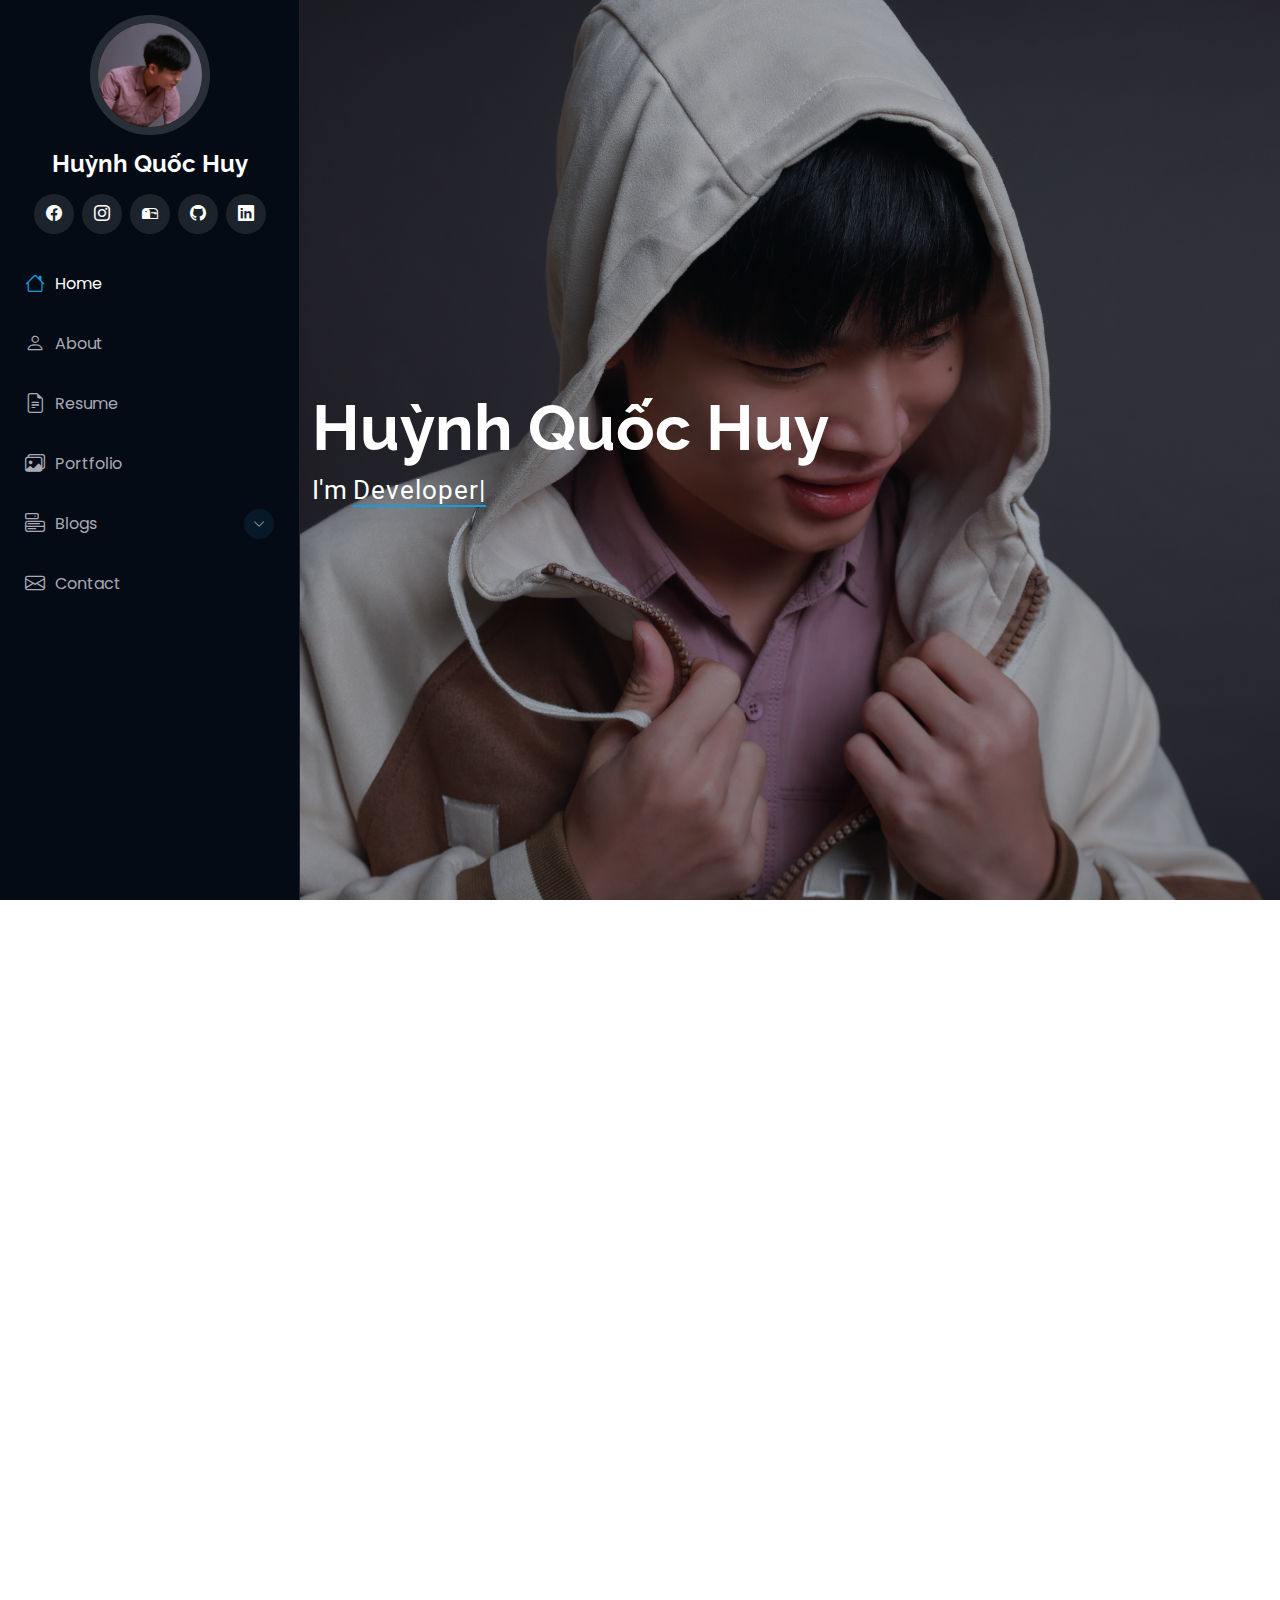
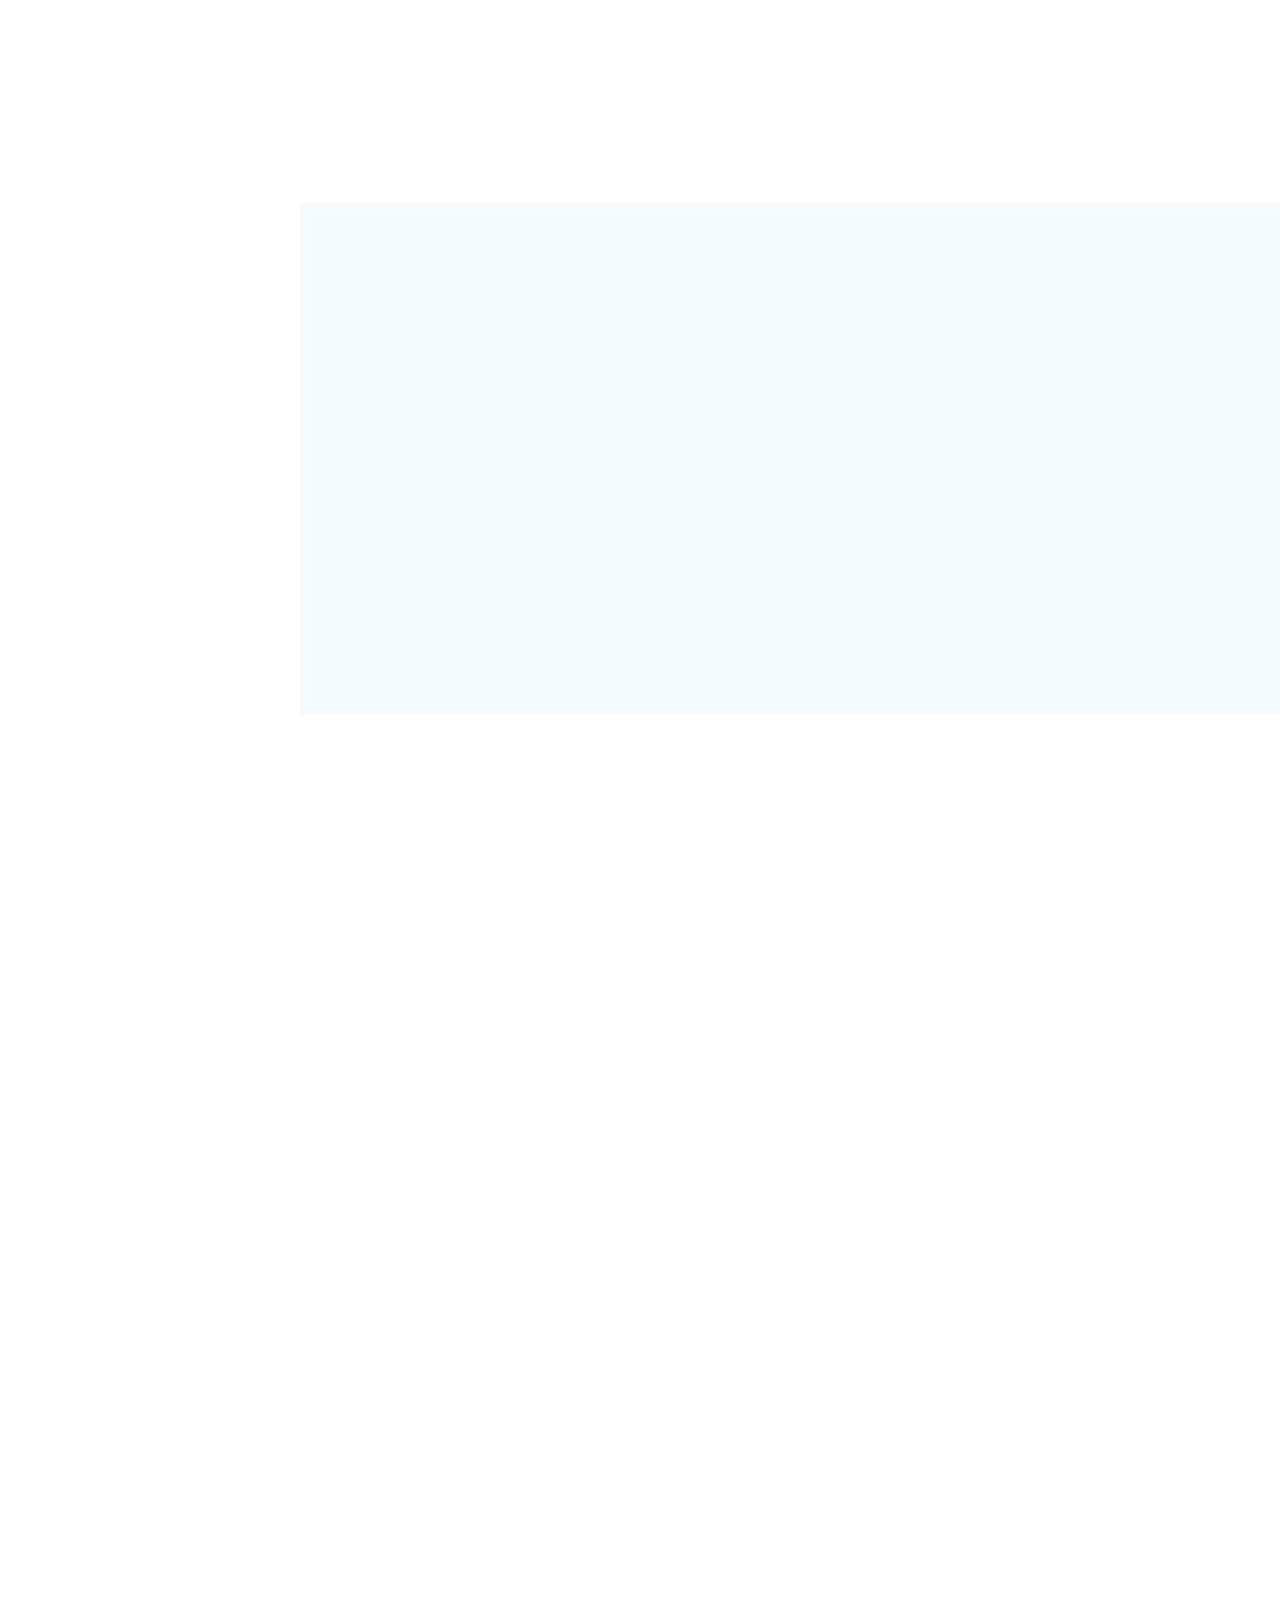
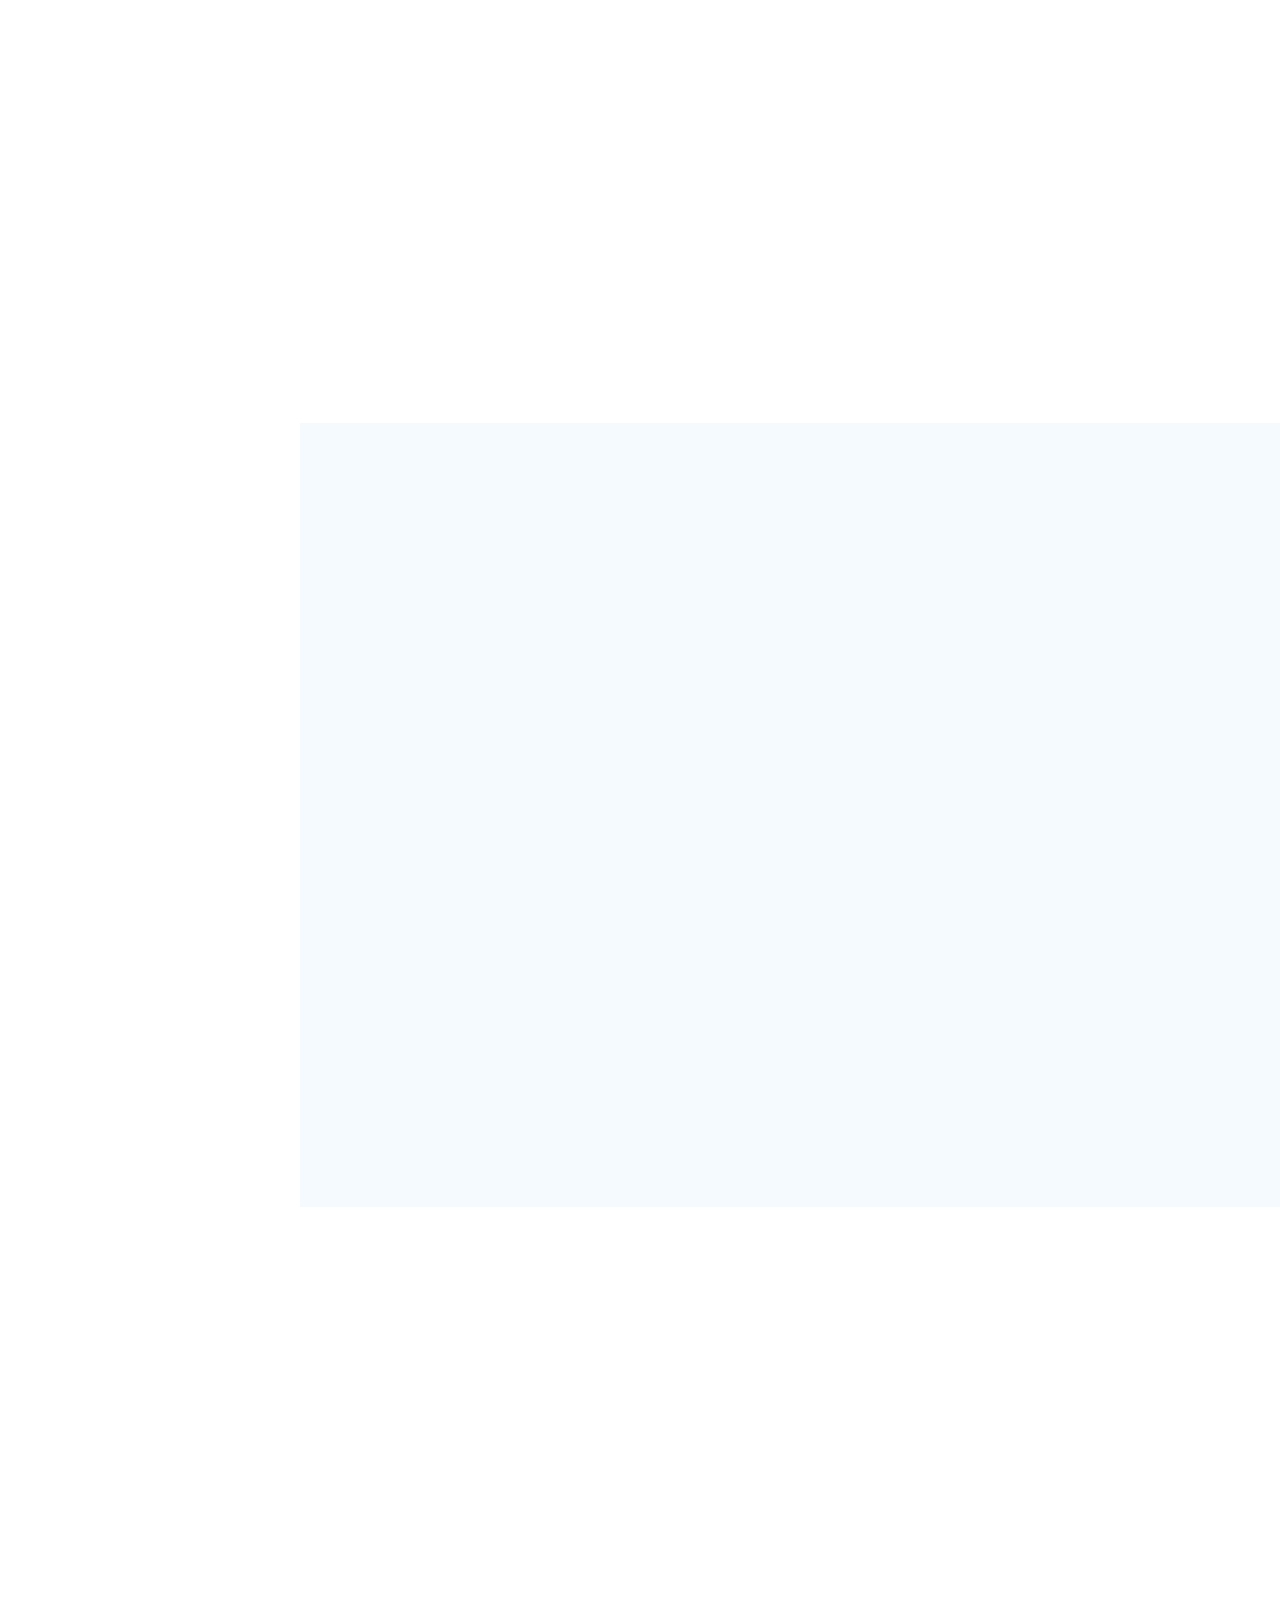
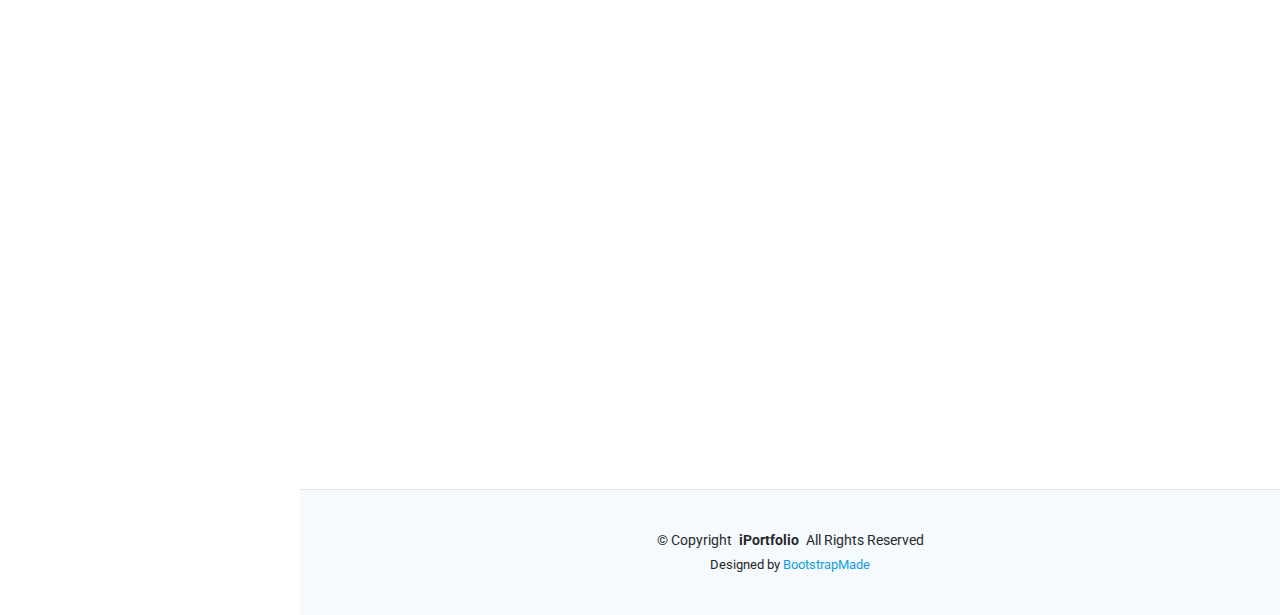
==== commit 876655ae: "update contact" ====
--- a/index.html
+++ b/index.html
@@ -58,8 +58,7 @@
         <li><a href="#about"><i class="bi bi-person navicon"></i> About</a></li>
         <li><a href="#resume"><i class="bi bi-file-earmark-text navicon"></i> Resume</a></li>
         <li><a href="#portfolio"><i class="bi bi-images navicon"></i> Portfolio</a></li>
-        <li><a href="#services"><i class="bi bi-hdd-stack navicon"></i> Services</a></li>
-        <li class="dropdown"><a href="#"><i class="bi bi-menu-button navicon"></i> <span>Blogs and Insights</span> <i class="bi bi-chevron-down toggle-dropdown"></i></a>
+        <li class="dropdown"><a href="#"><i class="bi bi-menu-button navicon"></i> <span>Blogs</span> <i class="bi bi-chevron-down toggle-dropdown"></i></a>
           <ul>
             <li><a href="#">Blog 1</a></li>
             <!-- <li class="dropdown"><a href="#"><span>Deep Dropdown</span> <i class="bi bi-chevron-down toggle-dropdown"></i></a> -->
@@ -454,133 +453,6 @@
 
     </section><!-- /Portfolio Section -->
 
-    <!-- Services Section -->
-    <section id="services" class="services section">
-
-      <!-- Section Title -->
-      <div class="container section-title" data-aos="fade-up">
-        <h2>Services</h2>
-        <p>Magnam dolores commodi suscipit. Necessitatibus eius consequatur ex aliquid fuga eum quidem. Sit sint consectetur velit. Quisquam quos quisquam cupiditate. Et nemo qui impedit suscipit alias ea. Quia fugiat sit in iste officiis commodi quidem hic quas.</p>
-      </div><!-- End Section Title -->
-
-      <div class="container">
-
-        <div class="row gy-4">
-
-          <div class="col-lg-4 col-md-6 service-item d-flex" data-aos="fade-up" data-aos-delay="100">
-            <div class="icon flex-shrink-0"><i class="bi bi-briefcase"></i></div>
-            <div>
-              <h4 class="title"><a href="service-details.html" class="stretched-link">Lorem Ipsum</a></h4>
-              <p class="description">Voluptatum deleniti atque corrupti quos dolores et quas molestias excepturi sint occaecati cupiditate non provident</p>
-            </div>
-          </div>
-          <!-- End Service Item -->
-
-          <div class="col-lg-4 col-md-6 service-item d-flex" data-aos="fade-up" data-aos-delay="200">
-            <div class="icon flex-shrink-0"><i class="bi bi-card-checklist"></i></div>
-            <div>
-              <h4 class="title"><a href="service-details.html" class="stretched-link">Dolor Sitema</a></h4>
-              <p class="description">Minim veniam, quis nostrud exercitation ullamco laboris nisi ut aliquip ex ea commodo consequat tarad limino ata</p>
-            </div>
-          </div><!-- End Service Item -->
-
-          <div class="col-lg-4 col-md-6 service-item d-flex" data-aos="fade-up" data-aos-delay="300">
-            <div class="icon flex-shrink-0"><i class="bi bi-bar-chart"></i></div>
-            <div>
-              <h4 class="title"><a href="service-details.html" class="stretched-link">Sed ut perspiciatis</a></h4>
-              <p class="description">Duis aute irure dolor in reprehenderit in voluptate velit esse cillum dolore eu fugiat nulla pariatur</p>
-            </div>
-          </div><!-- End Service Item -->
-
-          <div class="col-lg-4 col-md-6 service-item d-flex" data-aos="fade-up" data-aos-delay="400">
-            <div class="icon flex-shrink-0"><i class="bi bi-binoculars"></i></div>
-            <div>
-              <h4 class="title"><a href="service-details.html" class="stretched-link">Magni Dolores</a></h4>
-              <p class="description">Excepteur sint occaecat cupidatat non proident, sunt in culpa qui officia deserunt mollit anim id est laborum</p>
-            </div>
-          </div><!-- End Service Item -->
-
-          <div class="col-lg-4 col-md-6 service-item d-flex" data-aos="fade-up" data-aos-delay="500">
-            <div class="icon flex-shrink-0"><i class="bi bi-brightness-high"></i></div>
-            <div>
-              <h4 class="title"><a href="service-details.html" class="stretched-link">Nemo Enim</a></h4>
-              <p class="description">At vero eos et accusamus et iusto odio dignissimos ducimus qui blanditiis praesentium voluptatum deleniti atque</p>
-            </div>
-          </div><!-- End Service Item -->
-
-          <div class="col-lg-4 col-md-6 service-item d-flex" data-aos="fade-up" data-aos-delay="600">
-            <div class="icon flex-shrink-0"><i class="bi bi-calendar4-week"></i></div>
-            <div>
-              <h4 class="title"><a href="service-details.html" class="stretched-link">Eiusmod Tempor</a></h4>
-              <p class="description">Et harum quidem rerum facilis est et expedita distinctio. Nam libero tempore, cum soluta nobis est eligendi</p>
-            </div>
-          </div><!-- End Service Item -->
-
-        </div>
-
-      </div>
-
-    </section><!-- /Services Section -->
-
-    <!-- Testimonials Section -->
-    <section id="testimonials" class="testimonials section light-background">
-
-      <!-- Section Title -->
-      <div class="container section-title" data-aos="fade-up">
-        <h2>Testimonials</h2>
-        <p>Necessitatibus eius consequatur ex aliquid fuga eum quidem sint consectetur velit</p>
-      </div><!-- End Section Title -->
-
-      <div class="container" data-aos="fade-up" data-aos-delay="100">
-
-        <div class="swiper init-swiper">
-          <script type="application/json" class="swiper-config">
-            {
-              "loop": true,
-              "speed": 600,
-              "autoplay": {
-                "delay": 5000
-              },
-              "slidesPerView": "auto",
-              "pagination": {
-                "el": ".swiper-pagination",
-                "type": "bullets",
-                "clickable": true
-              },
-              "breakpoints": {
-                "320": {
-                  "slidesPerView": 1,
-                  "spaceBetween": 40
-                },
-                "1200": {
-                  "slidesPerView": 3,
-                  "spaceBetween": 1
-                }
-              }
-            }
-          </script>
-          <div class="swiper-wrapper">
-
-            <div class="swiper-slide">
-              <div class="testimonial-item">
-                <p>
-                  <i class="bi bi-quote quote-icon-left"></i>
-                  <span>Proin iaculis purus consequat sem cure digni ssim donec porttitora entum suscipit rhoncus. Accusantium quam, ultricies eget id, aliquam eget nibh et. Maecen aliquam, risus at semper.</span>
-                  <i class="bi bi-quote quote-icon-right"></i>
-                </p>
-                <img src="assets/img/testimonials/testimonials-1.jpg" class="testimonial-img" alt="">
-                <h3>Saul Goodman</h3>
-                <h4>Ceo &amp; Founder</h4>
-              </div>
-            </div><!-- End testimonial item --> 
-          </div>
-          <div class="swiper-pagination"></div>
-        </div>
-
-      </div>
-
-    </section><!-- /Testimonials Section -->
-
     <!-- Contact Section -->
     <section id="contact" class="contact section">
 
@@ -624,29 +496,29 @@
               <iframe src="https://www.google.com/maps/embed?pb=!1m14!1m8!1m3!1d48389.78314118045!2d-74.006138!3d40.710059!3m2!1i1024!2i768!4f13.1!3m3!1m2!1s0x89c25a22a3bda30d%3A0xb89d1fe6bc499443!2sDowntown%20Conference%20Center!5e0!3m2!1sen!2sus!4v1676961268712!5m2!1sen!2sus" frameborder="0" style="border:0; width: 100%; height: 270px;" allowfullscreen="" loading="lazy" referrerpolicy="no-referrer-when-downgrade"></iframe>
             </div>
           </div>
-
+      
           <div class="col-lg-7">
-            <form action="forms/contact.php" method="post" class="php-email-form" data-aos="fade-up" data-aos-delay="200">
+            <form id="contact-form" method="post" class="php-email-form" data-aos="fade-up" data-aos-delay="200">
               <div class="row gy-4">
 
                 <div class="col-md-6">
                   <label for="name-field" class="pb-2">Your Name</label>
-                  <input type="text" name="name" id="name-field" class="form-control" required="">
+                  <input type="text" name="Name" id="name-field" class="form-control" required="">
                 </div>
 
                 <div class="col-md-6">
                   <label for="email-field" class="pb-2">Your Email</label>
-                  <input type="email" class="form-control" name="email" id="email-field" required="">
+                  <input type="email" class="form-control" name="Email" id="email-field" required="">
                 </div>
 
                 <div class="col-md-12">
                   <label for="subject-field" class="pb-2">Subject</label>
-                  <input type="text" class="form-control" name="subject" id="subject-field" required="">
+                  <input type="text" class="form-control" name="Subject" id="subject-field" required="">
                 </div>
 
                 <div class="col-md-12">
                   <label for="message-field" class="pb-2">Message</label>
-                  <textarea class="form-control" name="message" rows="10" id="message-field" required=""></textarea>
+                  <textarea class="form-control" name="Message" rows="10" id="message-field" required=""></textarea>
                 </div>
 
                 <div class="col-md-12 text-center">
@@ -654,13 +526,26 @@
                   <div class="error-message"></div>
                   <div class="sent-message">Your message has been sent. Thank you!</div>
 
-                  <button type="submit">Send Message</button>
+                  <button type="submit" id="submit-button">Send Message</button>
                 </div>
 
               </div>
             </form>
+            <div
+              id="message"
+              style="
+                display: none;
+                margin: 20px;
+                font-weight: bold;
+                color: green;
+                padding: 8px;
+                background-color: beige;
+                border-radius: 4px;
+                border-color: aquamarine;
+              "
+            ></div>
           </div><!-- End Contact Form -->
-
+          
         </div>
 
       </div>
@@ -693,8 +578,8 @@
   <div id="preloader"></div>
 
   <!-- Vendor JS Files -->
+  <script src="./forms/contact.js"></script>
   <script src="assets/vendor/bootstrap/js/bootstrap.bundle.min.js"></script>
-  <script src="assets/vendor/php-email-form/validate.js"></script>
   <script src="assets/vendor/aos/aos.js"></script>
   <script src="assets/vendor/typed.js/typed.umd.js"></script>
   <script src="assets/vendor/purecounter/purecounter_vanilla.js"></script>
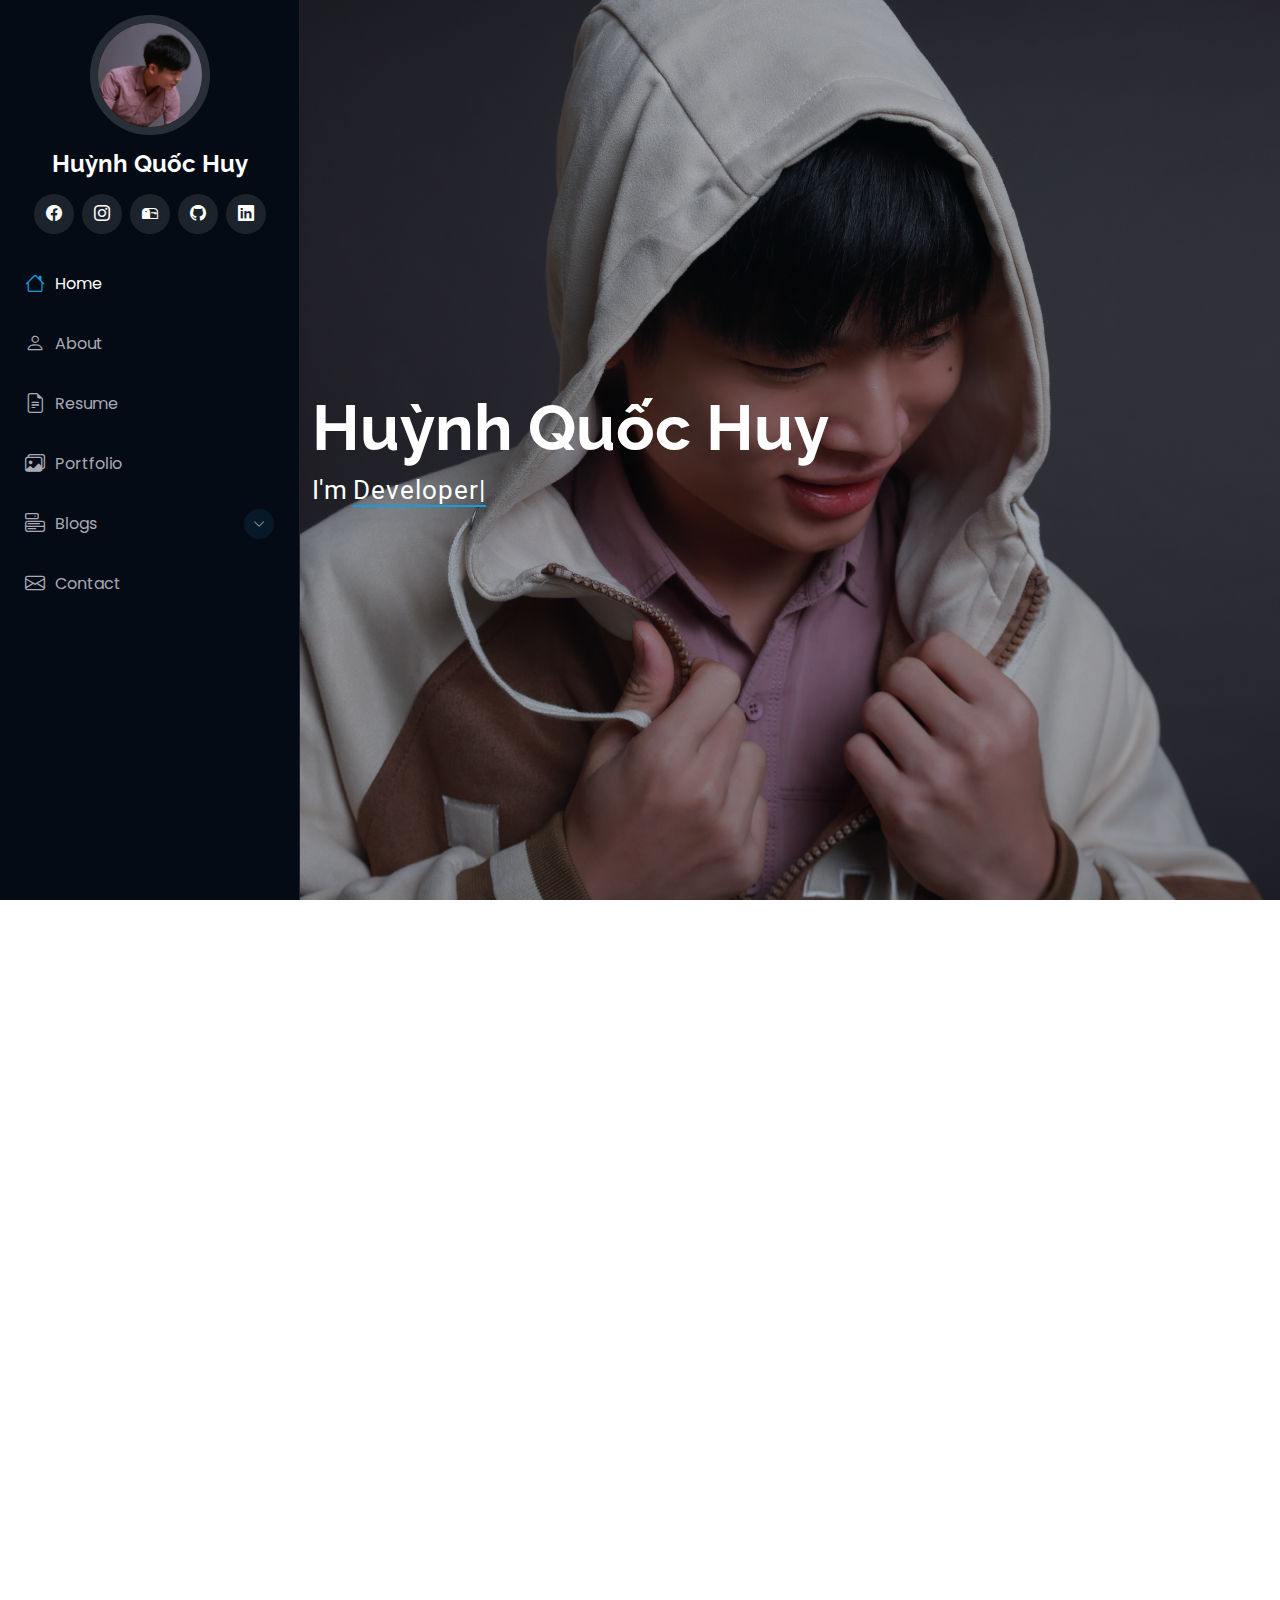
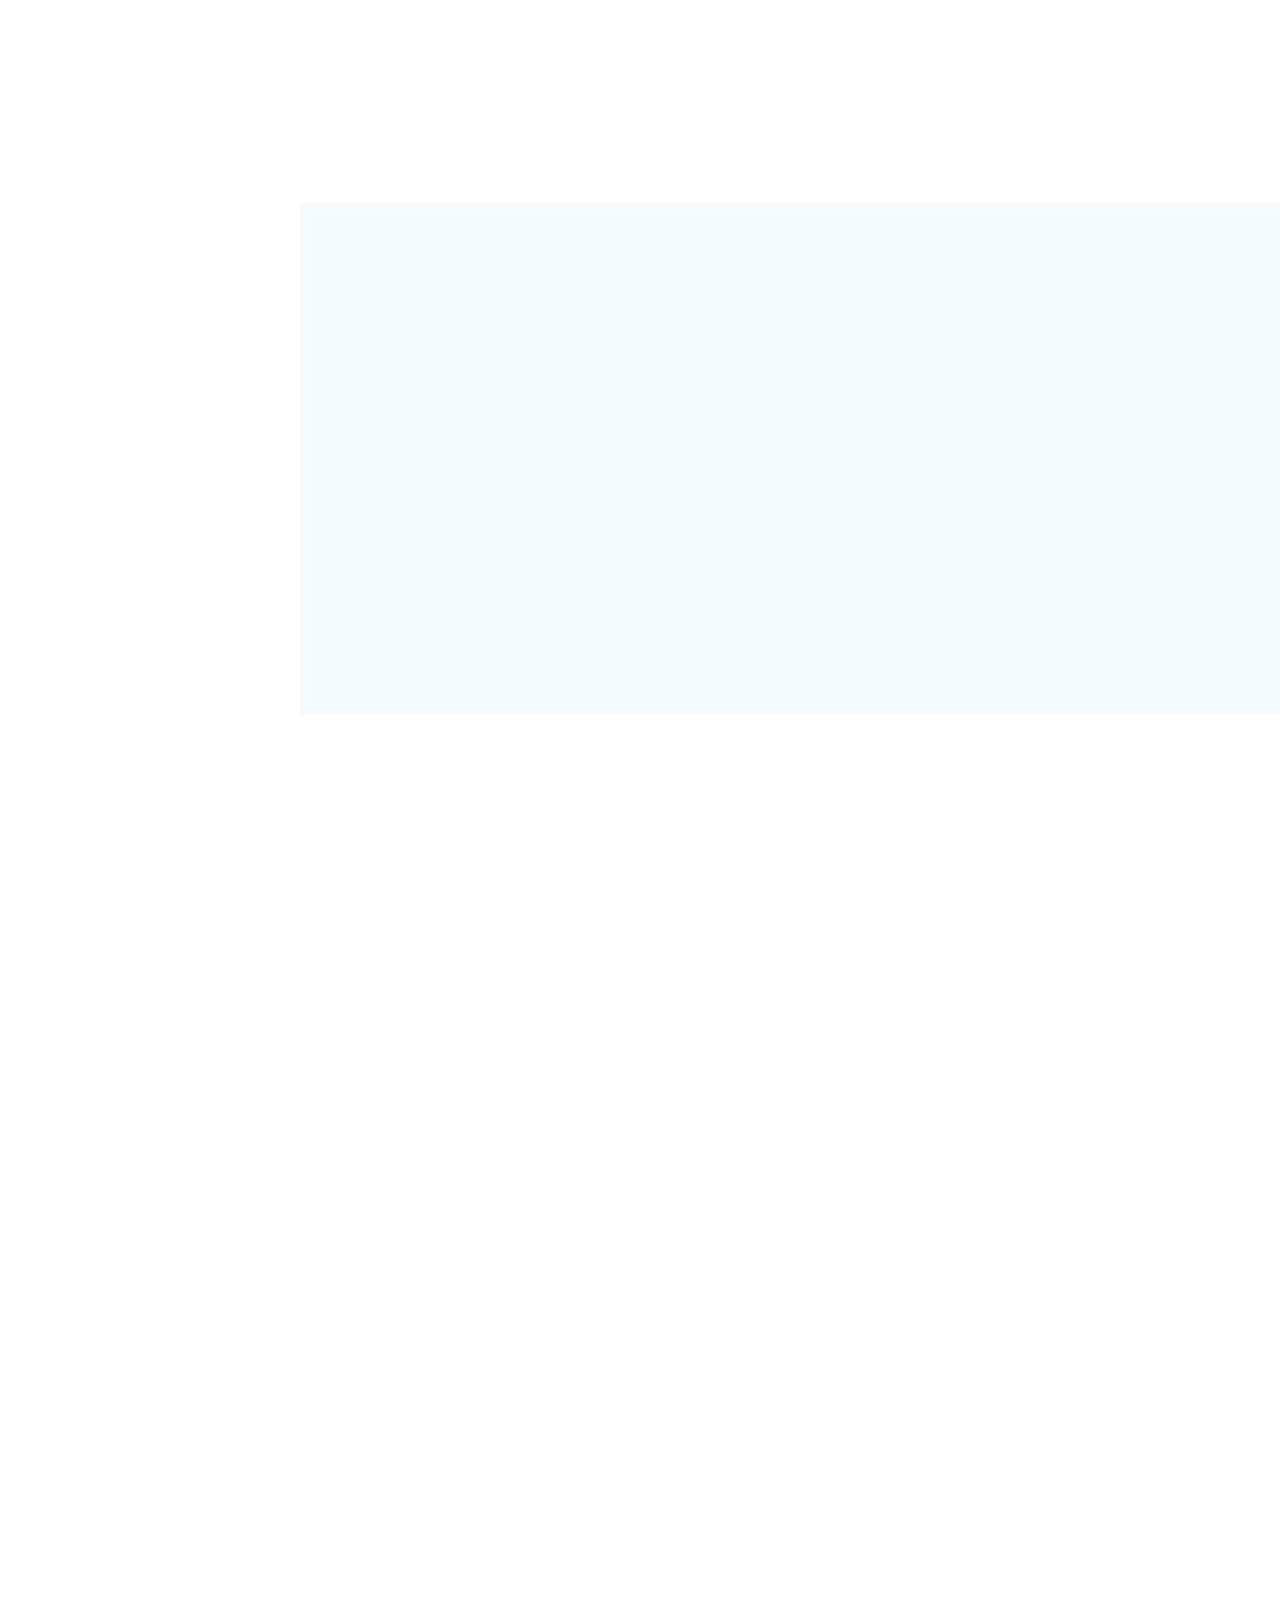
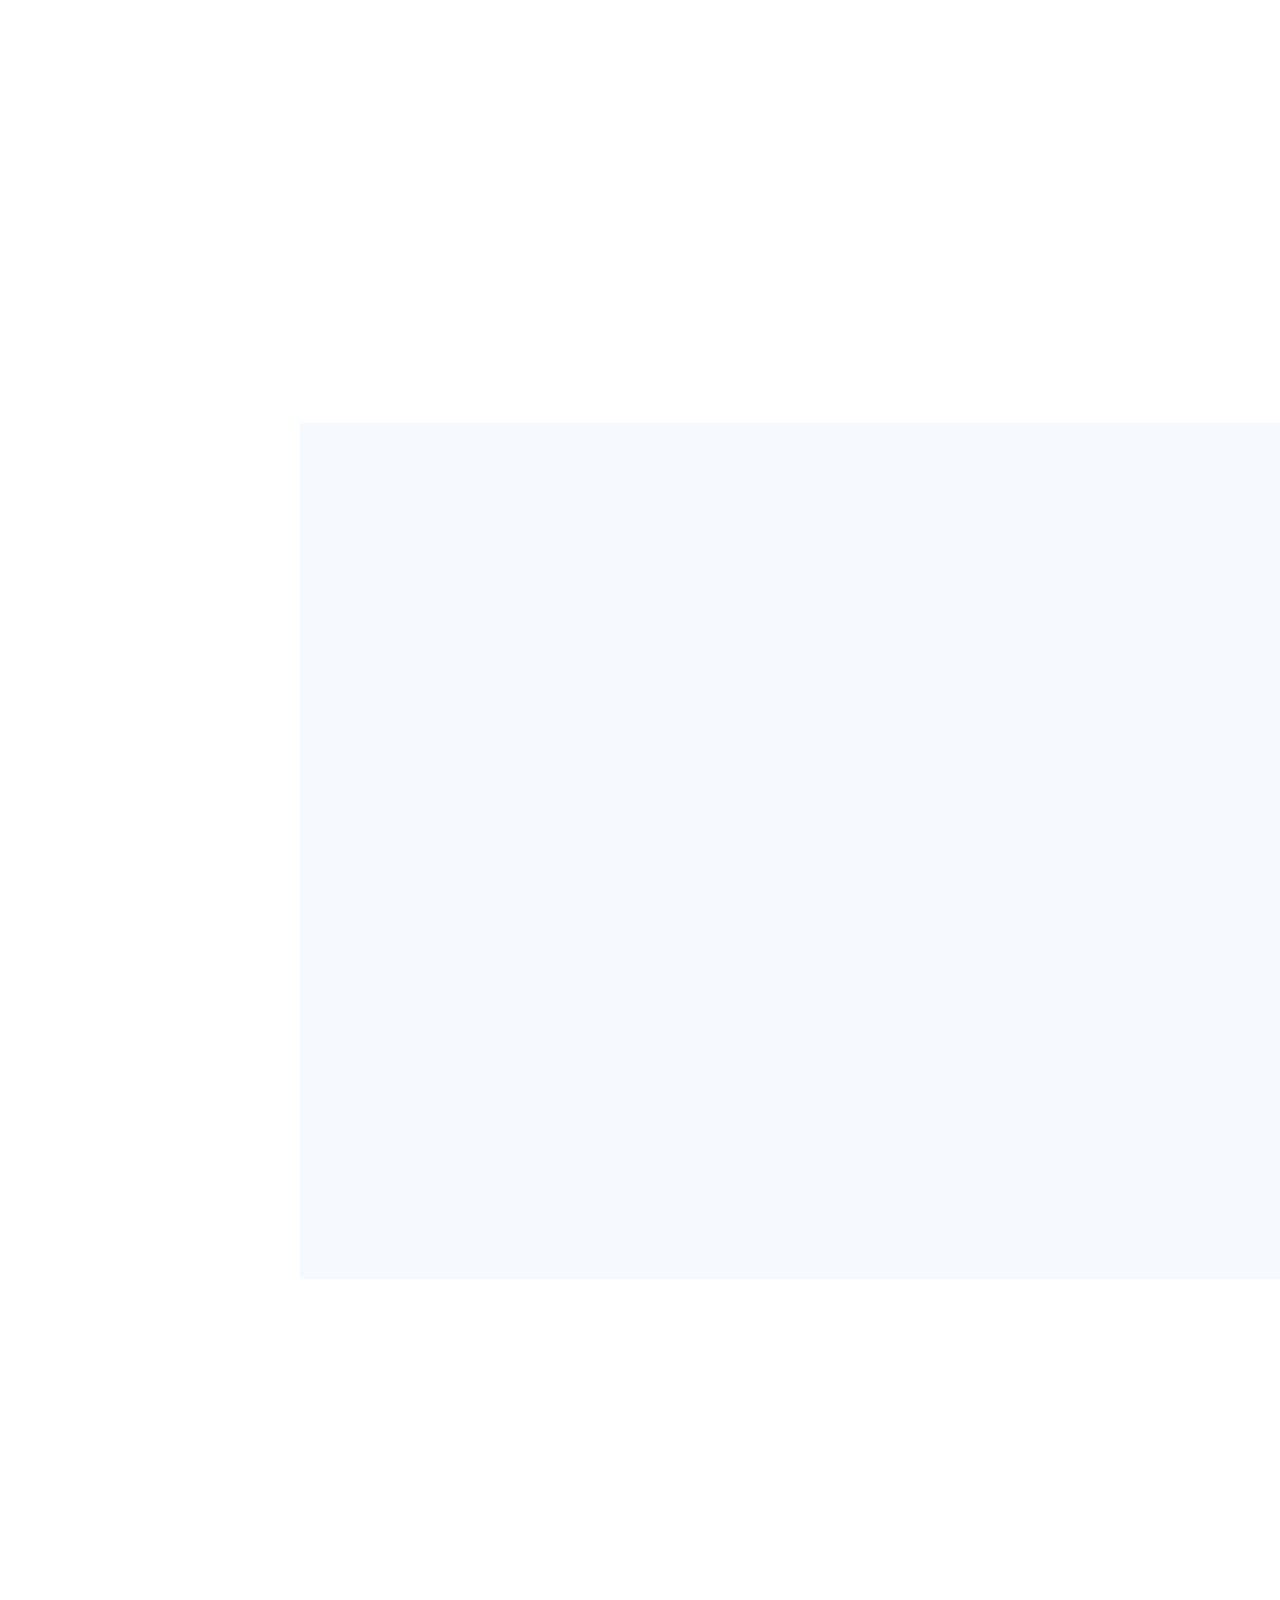
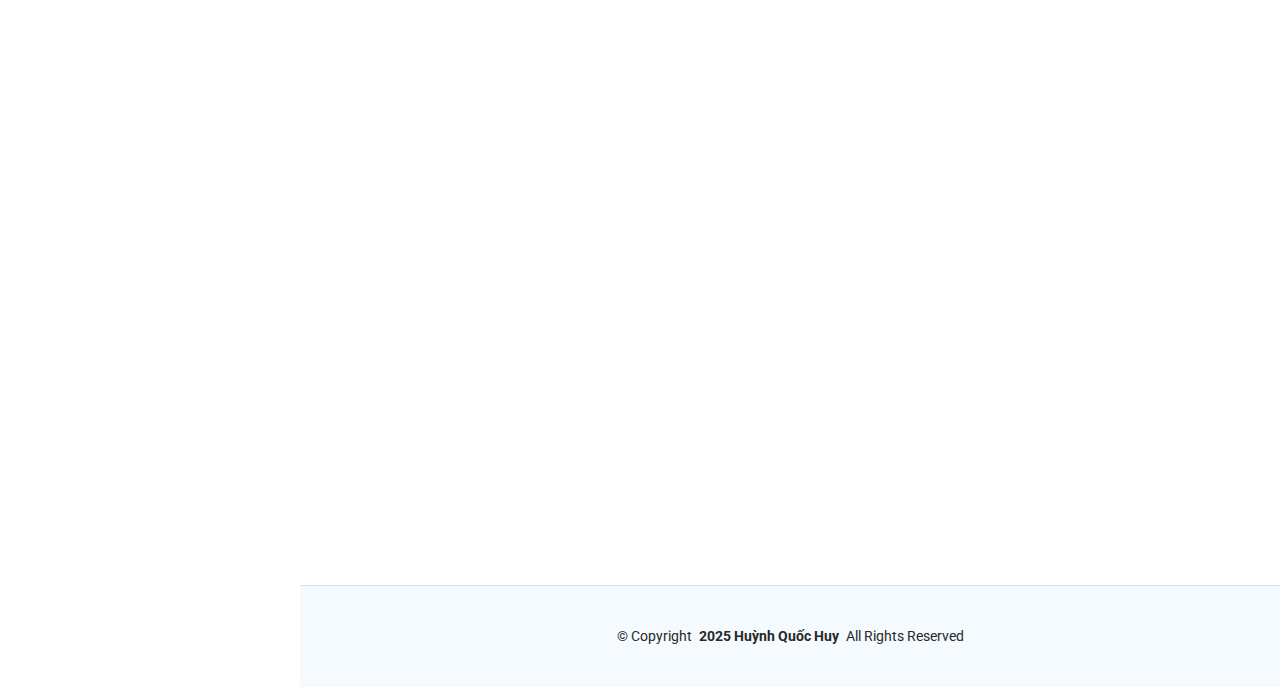
==== commit bcc65704: "update infor" ====
--- a/index.html
+++ b/index.html
@@ -4,9 +4,9 @@
 <head>
   <meta charset="utf-8">
   <meta content="width=device-width, initial-scale=1.0" name="viewport">
-  <title>Index - iPortfolio Bootstrap Template</title>
-  <meta content="" name="description">
-  <meta content="" name="keywords">
+  <title>Huỳnh Quốc Huy</title>
+  <meta content="Portfolio of Huỳnh Quốc Huy - Software Engineer and IT student" name="description">
+  <meta content="Huỳnh Quốc Huy, Portfolio, Software Engineer, IT Student, Developer" name="keywords">
 
   <!-- Favicons -->
   <link href="assets/img/favicon.png" rel="icon">
@@ -128,7 +128,7 @@
               <div class="col-lg-6">
                 <ul>
                   <li><i class="bi bi-chevron-right"></i> <strong>Age:</strong> <span>20</span></li>
-                  <li><i class="bi bi-chevron-right"></i> <strong>Degree:</strong> <span>Master's (Expected in 2027)</span></li>
+                  <li><i class="bi bi-chevron-right"></i> <strong>Degree:</strong> <span> Bachelor (Expected in 2027)</span></li>
                   <li><i class="bi bi-chevron-right"></i> <strong>Email:</strong> <span>huynhquochuy06012005@gmail.com</span></li>
                   <li><i class="bi bi-chevron-right"></i> <strong>Freelance:</strong> <span>Available</span></li>
                 </ul>
@@ -143,120 +143,88 @@
       </div>
 
     </section><!-- /About Section -->
-
-    <!-- Stats Section -->
-    <!-- <section id="stats" class="stats section"> -->
-
-      <!-- <div class="container" data-aos="fade-up" data-aos-delay="100"> -->
-
-        <!-- <div class="row gy-4"> -->
-
-          <!-- <div class="col-lg-3 col-md-6"> -->
-            <!-- <div class="stats-item"> -->
-              <!-- <i class="bi bi-emoji-smile"></i> -->
-              <!-- <span data-purecounter-start="0" data-purecounter-end="232" data-purecounter-duration="1" class="purecounter"></span> -->
-              <!-- <p><strong>Happy Clients</strong> <span>consequuntur quae</span></p> -->
-            <!-- </div> -->
-          <!-- </div>End Stats Item -->
-
-          <!-- <div class="col-lg-3 col-md-6"> -->
-            <!-- <div class="stats-item"> -->
-              <!-- <i class="bi bi-journal-richtext"></i> -->
-              <!-- <span data-purecounter-start="0" data-purecounter-end="521" data-purecounter-duration="1" class="purecounter"></span> -->
-              <!-- <p><strong>Projects</strong> <span>adipisci atque cum quia aut</span></p> -->
-            <!-- </div> -->
-          <!-- </div>End Stats Item -->
-
-          <!-- <div class="col-lg-3 col-md-6"> -->
-            <!-- <div class="stats-item"> -->
-              <!-- <i class="bi bi-headset"></i> -->
-              <!-- <span data-purecounter-start="0" data-purecounter-end="1453" data-purecounter-duration="1" class="purecounter"></span> -->
-              <!-- <p><strong>Hours Of Support</strong> <span>aut commodi quaerat</span></p> -->
-            <!-- </div> -->
-          <!-- </div>End Stats Item -->
-
-          <!-- <div class="col-lg-3 col-md-6"> -->
-            <!-- <div class="stats-item"> -->
-              <!-- <i class="bi bi-people"></i> -->
-              <!-- <span data-purecounter-start="0" data-purecounter-end="32" data-purecounter-duration="1" class="purecounter"></span> -->
-              <!-- <p><strong>Hard Workers</strong> <span>rerum asperiores dolor</span></p> -->
-            <!-- </div> -->
-          <!-- </div>End Stats Item -->
-
-        <!-- </div> -->
-
-      <!-- </div> -->
-
-    <!-- </section>/Stats Section -->
-
-    <!-- Skills Section -->
-    <section id="skills" class="skills section light-background">
-
-      <!-- Section Title -->
-      <div class="container section-title" data-aos="fade-up">
-        <h2>Skills</h2>
-        <p>I possess a diverse set of technical skills that allow me to approach software development challenges from different angles. With experience in both front-end and back-end development, I am well-versed in programming languages, version control, and other essential tools. I am constantly looking for ways to expand my knowledge and improve my technical capabilities.</p>
-      </div><!-- End Section Title -->
-
-      <div class="container" data-aos="fade-up" data-aos-delay="100">
-
-        <div class="row skills-content skills-animation">
-
-          <div class="col-lg-6">
-
-            <div class="progress">
-              <span class="skill"><span>HTML</span> <i class="val">70%</i></span>
-              <div class="progress-bar-wrap">
-                <div class="progress-bar" role="progressbar" aria-valuenow="70" aria-valuemin="0" aria-valuemax="100"></div>
-              </div>
-            </div><!-- End Skills Item -->
-
-            <div class="progress">
-              <span class="skill"><span>CSS</span> <i class="val">20%</i></span>
-              <div class="progress-bar-wrap">
-                <div class="progress-bar" role="progressbar" aria-valuenow="20" aria-valuemin="0" aria-valuemax="100"></div>
-              </div>
-            </div><!-- End Skills Item -->
-
-            <div class="progress">
-              <span class="skill"><span>JavaScript</span> <i class="val">15%</i></span>
-              <div class="progress-bar-wrap">
-                <div class="progress-bar" role="progressbar" aria-valuenow="15" aria-valuemin="0" aria-valuemax="100"></div>
-              </div>
-            </div><!-- End Skills Item -->
-
-          </div>
-
-          <div class="col-lg-6">
-
-            <div class="progress">
-              <span class="skill"><span>Python</span> <i class="val">70%</i></span>
-              <div class="progress-bar-wrap">
-                <div class="progress-bar" role="progressbar" aria-valuenow="70" aria-valuemin="0" aria-valuemax="100"></div>
-              </div>
-            </div><!-- End Skills Item -->
-
-            <div class="progress">
-              <span class="skill"><span>C/C++</span> <i class="val">90%</i></span>
-              <div class="progress-bar-wrap">
-                <div class="progress-bar" role="progressbar" aria-valuenow="90" aria-valuemin="0" aria-valuemax="100"></div>
-              </div>
-            </div><!-- End Skills Item -->
-
-            <div class="progress">
-              <span class="skill"><span>Version Control</span> <i class="val">55%</i></span>
-              <div class="progress-bar-wrap">
-                <div class="progress-bar" role="progressbar" aria-valuenow="80" aria-valuemin="0" aria-valuemax="100"></div>
-              </div>
-            </div><!-- End Skills Item -->
-
-          </div>
-
-        </div>
-
-      </div>
-
-    </section><!-- /Skills Section -->
+<!-- Skills Section -->
+<section id="skills" class="skills section light-background">
+
+  <!-- Section Title -->
+  <div class="container section-title" data-aos="fade-up">
+    <h2>Skills</h2>
+    <p>
+      I possess a diverse set of technical skills that allow me to approach software development challenges from different angles. With experience in both front-end and back-end development, I am well-versed in various programming languages, version control, and essential development tools. I am constantly seeking opportunities to expand my knowledge and enhance my technical capabilities.
+    </p>
+  </div><!-- End Section Title -->
+
+  <div class="container" data-aos="fade-up" data-aos-delay="100">
+
+    <div class="row skills-content skills-animation">
+
+      <div class="col-lg-6">
+
+        <div class="progress">
+          <span class="skill">
+            <span>HTML</span> <i class="val">Advanced</i>
+          </span>
+          <div class="progress-bar-wrap">
+            <div class="progress-bar" role="progressbar" aria-valuenow="80" aria-valuemin="0" aria-valuemax="100"></div>
+          </div>
+        </div><!-- End Skills Item -->
+
+        <div class="progress">
+          <span class="skill">
+            <span>CSS</span> <i class="val">beginner</i>
+          </span>
+          <div class="progress-bar-wrap">
+            <div class="progress-bar" role="progressbar" aria-valuenow="30" aria-valuemin="0" aria-valuemax="100"></div>
+          </div>
+        </div><!-- End Skills Item -->
+
+        <div class="progress">
+          <span class="skill">
+            <span>JavaScript</span> <i class="val">Intermediate</i>
+          </span>
+          <div class="progress-bar-wrap">
+            <div class="progress-bar" role="progressbar" aria-valuenow="55" aria-valuemin="0" aria-valuemax="100"></div>
+          </div>
+        </div><!-- End Skills Item -->
+
+      </div>
+
+      <div class="col-lg-6">
+
+        <div class="progress">
+          <span class="skill">
+            <span>Python</span> <i class="val">Advanced</i>
+          </span>
+          <div class="progress-bar-wrap">
+            <div class="progress-bar" role="progressbar" aria-valuenow="80" aria-valuemin="0" aria-valuemax="100"></div>
+          </div>
+        </div><!-- End Skills Item -->
+
+        <div class="progress">
+          <span class="skill">
+            <span>C/C++</span> <i class="val">Expert</i>
+          </span>
+          <div class="progress-bar-wrap">
+            <div class="progress-bar" role="progressbar" aria-valuenow="95" aria-valuemin="0" aria-valuemax="100"></div>
+          </div>
+        </div><!-- End Skills Item -->
+
+        <div class="progress">
+          <span class="skill">
+            <span>Version Control</span> <i class="val">Intermediate</i>
+          </span>
+          <div class="progress-bar-wrap">
+            <div class="progress-bar" role="progressbar" aria-valuenow="65" aria-valuemin="0" aria-valuemax="100"></div>
+          </div>
+        </div><!-- End Skills Item -->
+
+      </div>
+
+    </div>
+
+  </div>
+
+</section><!-- /Skills Section -->
 
     <!-- Resume Section -->
     <section id="resume" class="resume section">
@@ -274,7 +242,7 @@
         <div class="row">
 
           <div class="col-lg-6" data-aos="fade-up" data-aos-delay="100">
-            <h3 class="resume-title">Sumary</h3>
+            <h3 class="resume-title">Summary</h3>
 
             <div class="resume-item pb-0">
               <h4>Huỳnh Quốc Huy</h4>
@@ -366,8 +334,8 @@
 
       <!-- Section Title -->
       <div class="container section-title" data-aos="fade-up">
-        <h2>Portfolio</h2>
-        <p>Magnam dolores commodi suscipit. Necessitatibus eius consequatur ex aliquid fuga eum quidem. Sit sint consectetur velit. Quisquam quos quisquam cupiditate. Et nemo qui impedit suscipit alias ea. Quia fugiat sit in iste officiis commodi quidem hic quas.</p>
+        <h2>Achievements</h2>
+        <p>Throughout my university journey, I have consistently pursued excellence and embraced every opportunity to learn and grow. My hard work and dedication have led to significant milestones—including completing challenging projects, earning prestigious certificates, and actively participating in competitions and extracurricular activities. The images below highlight my key accomplishments, showcasing the projects I have built, the certificates I have received, and the impactful activities that have defined my academic and professional journey.</p>
       </div><!-- End Section Title -->
 
       <div class="container">
@@ -459,7 +427,7 @@
       <!-- Section Title -->
       <div class="container section-title" data-aos="fade-up">
         <h2>Contact</h2>
-        <p>Necessitatibus eius consequatur ex aliquid fuga eum quidem sint consectetur velit</p>
+        <p>If you have any inquiries or would like to collaborate, please don't hesitate to reach out. I welcome the opportunity to connect, discuss ideas, and explore potential partnerships. Your message is important, and I look forward to hearing from you.</p>
       </div><!-- End Section Title -->
 
       <div class="container" data-aos="fade-up" data-aos-delay="100">
@@ -473,27 +441,26 @@
                 <i class="bi bi-geo-alt flex-shrink-0"></i>
                 <div>
                   <h3>Address</h3>
-                  <p>A108 Adam Street, New York, NY 535022</p>
+                  <p>Thu Duc, Ho Chi Minh City, Vietnam</p>
                 </div>
               </div><!-- End Info Item -->
 
               <div class="info-item d-flex" data-aos="fade-up" data-aos-delay="300">
                 <i class="bi bi-telephone flex-shrink-0"></i>
                 <div>
-                  <h3>Call Us</h3>
-                  <p>+1 5589 55488 55</p>
+                  <h3>Call Me</h3>
+                  <p>(+84) 787768224</p>
                 </div>
               </div><!-- End Info Item -->
 
               <div class="info-item d-flex" data-aos="fade-up" data-aos-delay="400">
                 <i class="bi bi-envelope flex-shrink-0"></i>
                 <div>
-                  <h3>Email Us</h3>
-                  <p>info@example.com</p>
+                  <h3>Email Me</h3>
+                  <p>huynhquochuy06012005@gmail.com</p>
                 </div>
               </div><!-- End Info Item -->
-
-              <iframe src="https://www.google.com/maps/embed?pb=!1m14!1m8!1m3!1d48389.78314118045!2d-74.006138!3d40.710059!3m2!1i1024!2i768!4f13.1!3m3!1m2!1s0x89c25a22a3bda30d%3A0xb89d1fe6bc499443!2sDowntown%20Conference%20Center!5e0!3m2!1sen!2sus!4v1676961268712!5m2!1sen!2sus" frameborder="0" style="border:0; width: 100%; height: 270px;" allowfullscreen="" loading="lazy" referrerpolicy="no-referrer-when-downgrade"></iframe>
+              <iframe src="https://www.google.com/maps/embed?pb=!1m18!1m12!1m3!1d62694.91945606332!2d106.7531428!3d10.854674849999999!2m3!1f0!2f0!3f0!3m2!1i1024!2i768!4f13.1!3m3!1m2!1s0x3174d85e042bf04b%3A0xbb26baec1664394d!2zVGjhu6cgxJDhu6ljLCBI4buTIENow60gTWluaA!5e0!3m2!1svi!2s!4v1738593426668!5m2!1svi!2s" frameborder="0" style="border:0; width: 100%; height: 270px;" allowfullscreen="" loading="lazy" referrerpolicy="no-referrer-when-downgrade"></iframe>
             </div>
           </div>
       
@@ -520,6 +487,8 @@
                   <label for="message-field" class="pb-2">Message</label>
                   <textarea class="form-control" name="Message" rows="10" id="message-field" required=""></textarea>
                 </div>
+                
+                <div id="message" style=" display: none;margin: 20px;font-weight: bold;color: green;padding: 8px;background-color: beige;border-radius: 4px;border-color: aquamarine;"></div>
 
                 <div class="col-md-12 text-center">
                   <div class="loading">Loading</div>
@@ -528,22 +497,8 @@
 
                   <button type="submit" id="submit-button">Send Message</button>
                 </div>
-
               </div>
             </form>
-            <div
-              id="message"
-              style="
-                display: none;
-                margin: 20px;
-                font-weight: bold;
-                color: green;
-                padding: 8px;
-                background-color: beige;
-                border-radius: 4px;
-                border-color: aquamarine;
-              "
-            ></div>
           </div><!-- End Contact Form -->
           
         </div>
@@ -558,14 +513,7 @@
 
     <div class="container">
       <div class="copyright text-center ">
-        <p>© <span>Copyright</span> <strong class="px-1 sitename">iPortfolio</strong> <span>All Rights Reserved</span></p>
-      </div>
-      <div class="credits">
-        <!-- All the links in the footer should remain intact. -->
-        <!-- You can delete the links only if you've purchased the pro version. -->
-        <!-- Licensing information: https://bootstrapmade.com/license/ -->
-        <!-- Purchase the pro version with working PHP/AJAX contact form: [buy-url] -->
-        Designed by <a href="https://bootstrapmade.com/">BootstrapMade</a>
+        <p>© <span>Copyright</span> <strong class="px-1 sitename">2025 Huỳnh Quốc Huy</strong> <span>All Rights Reserved</span></p>
       </div>
     </div>
 
